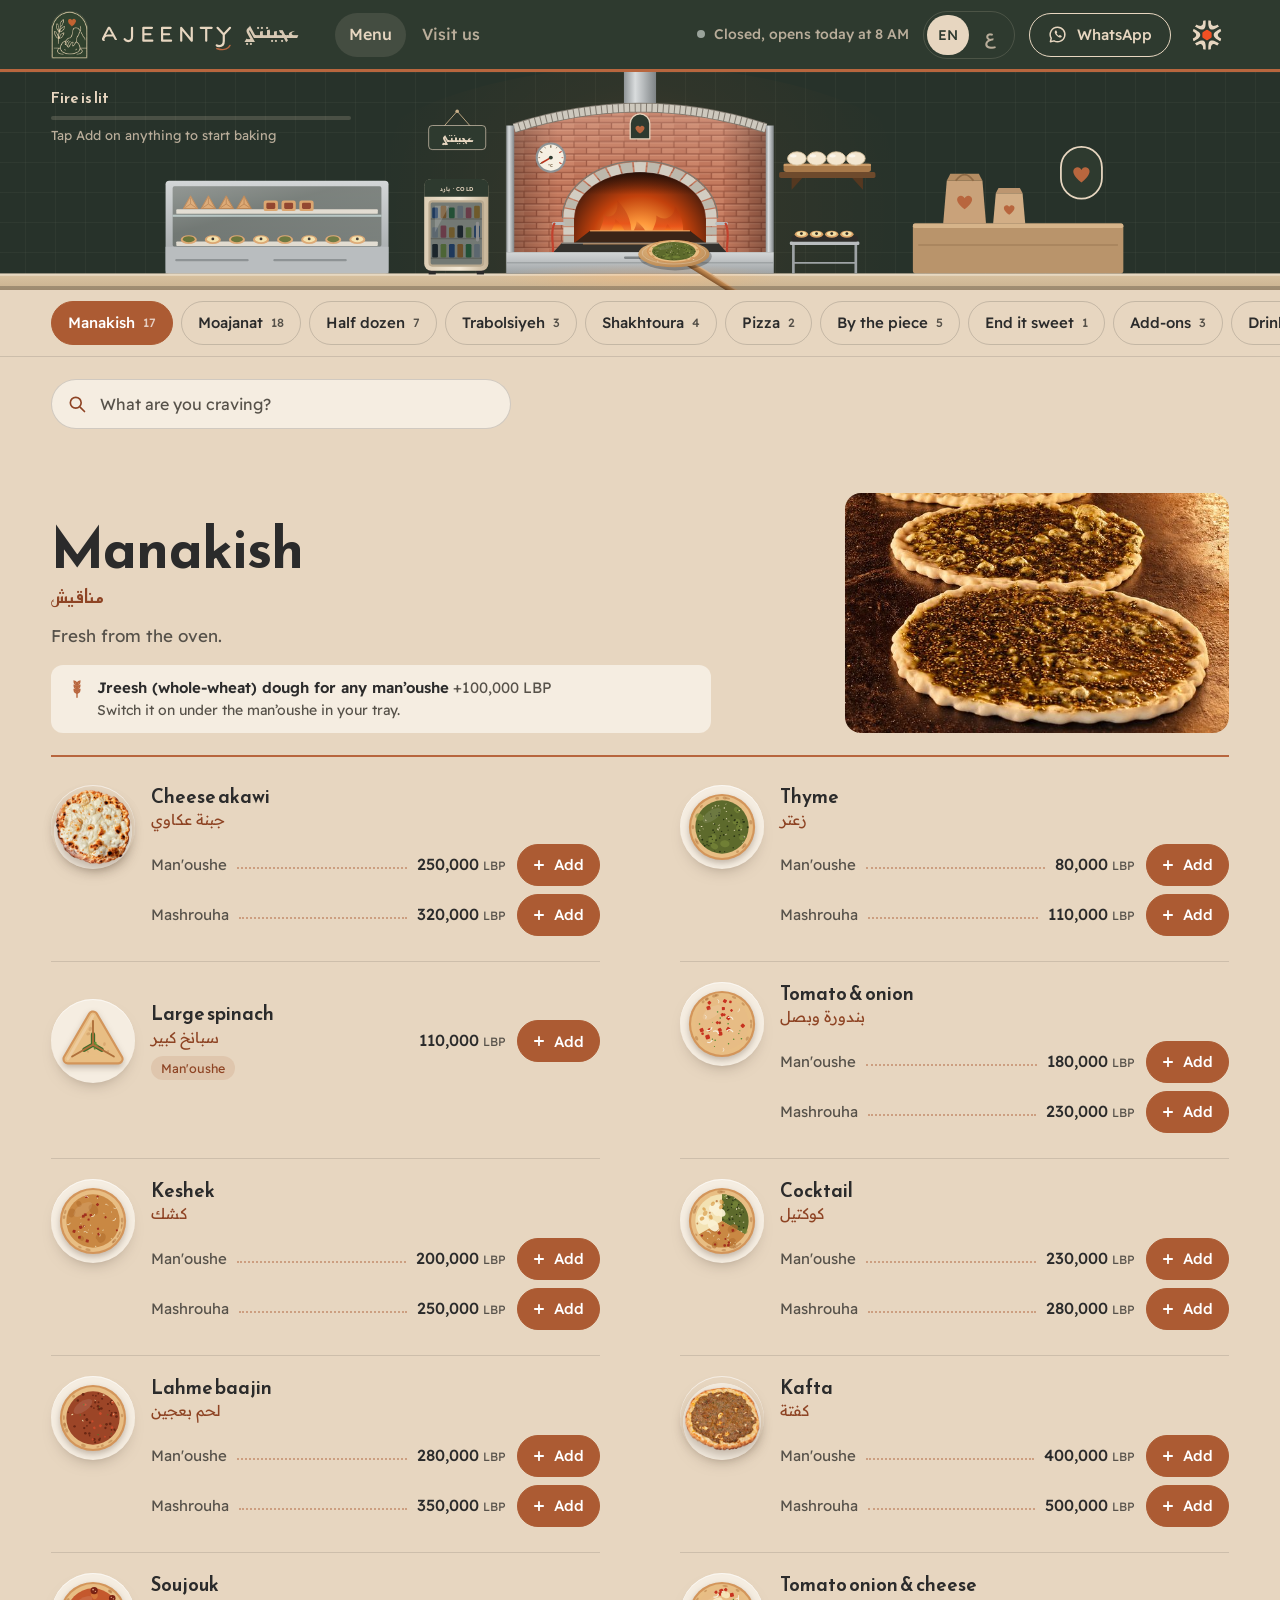
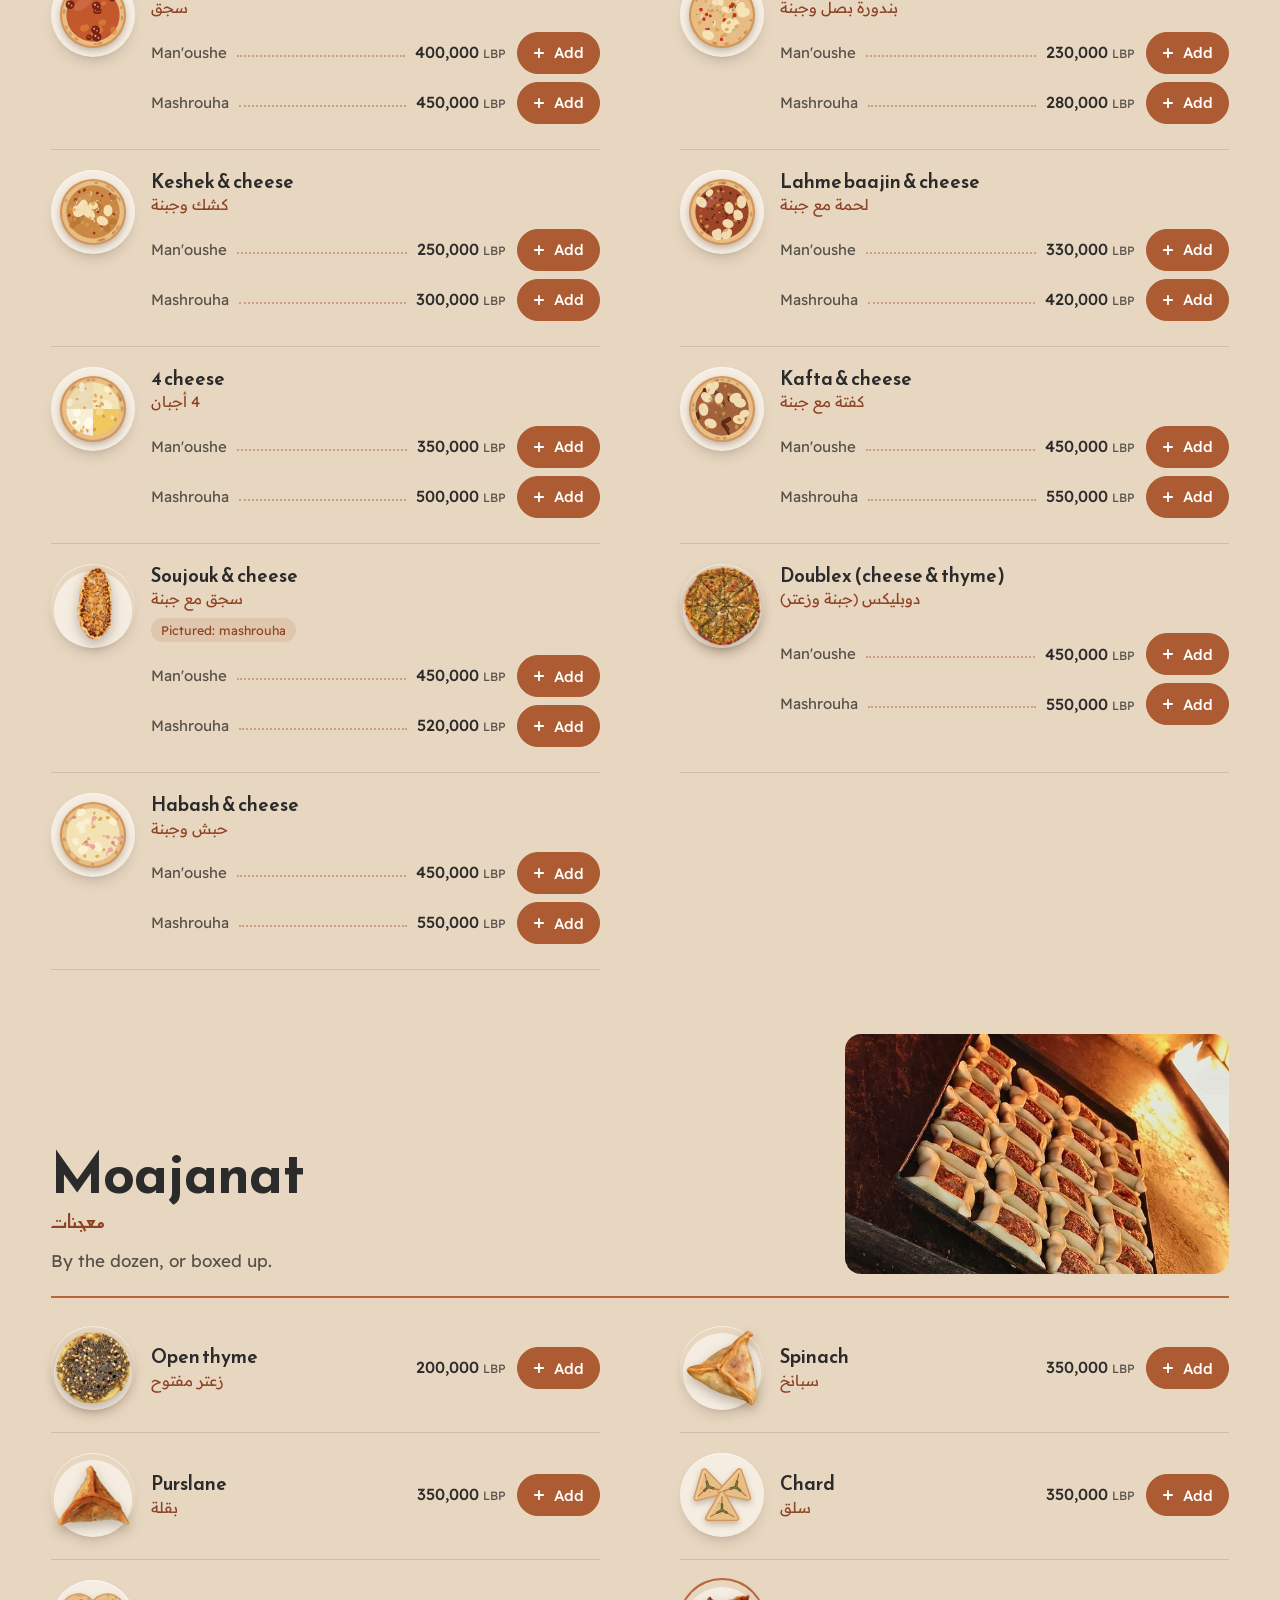
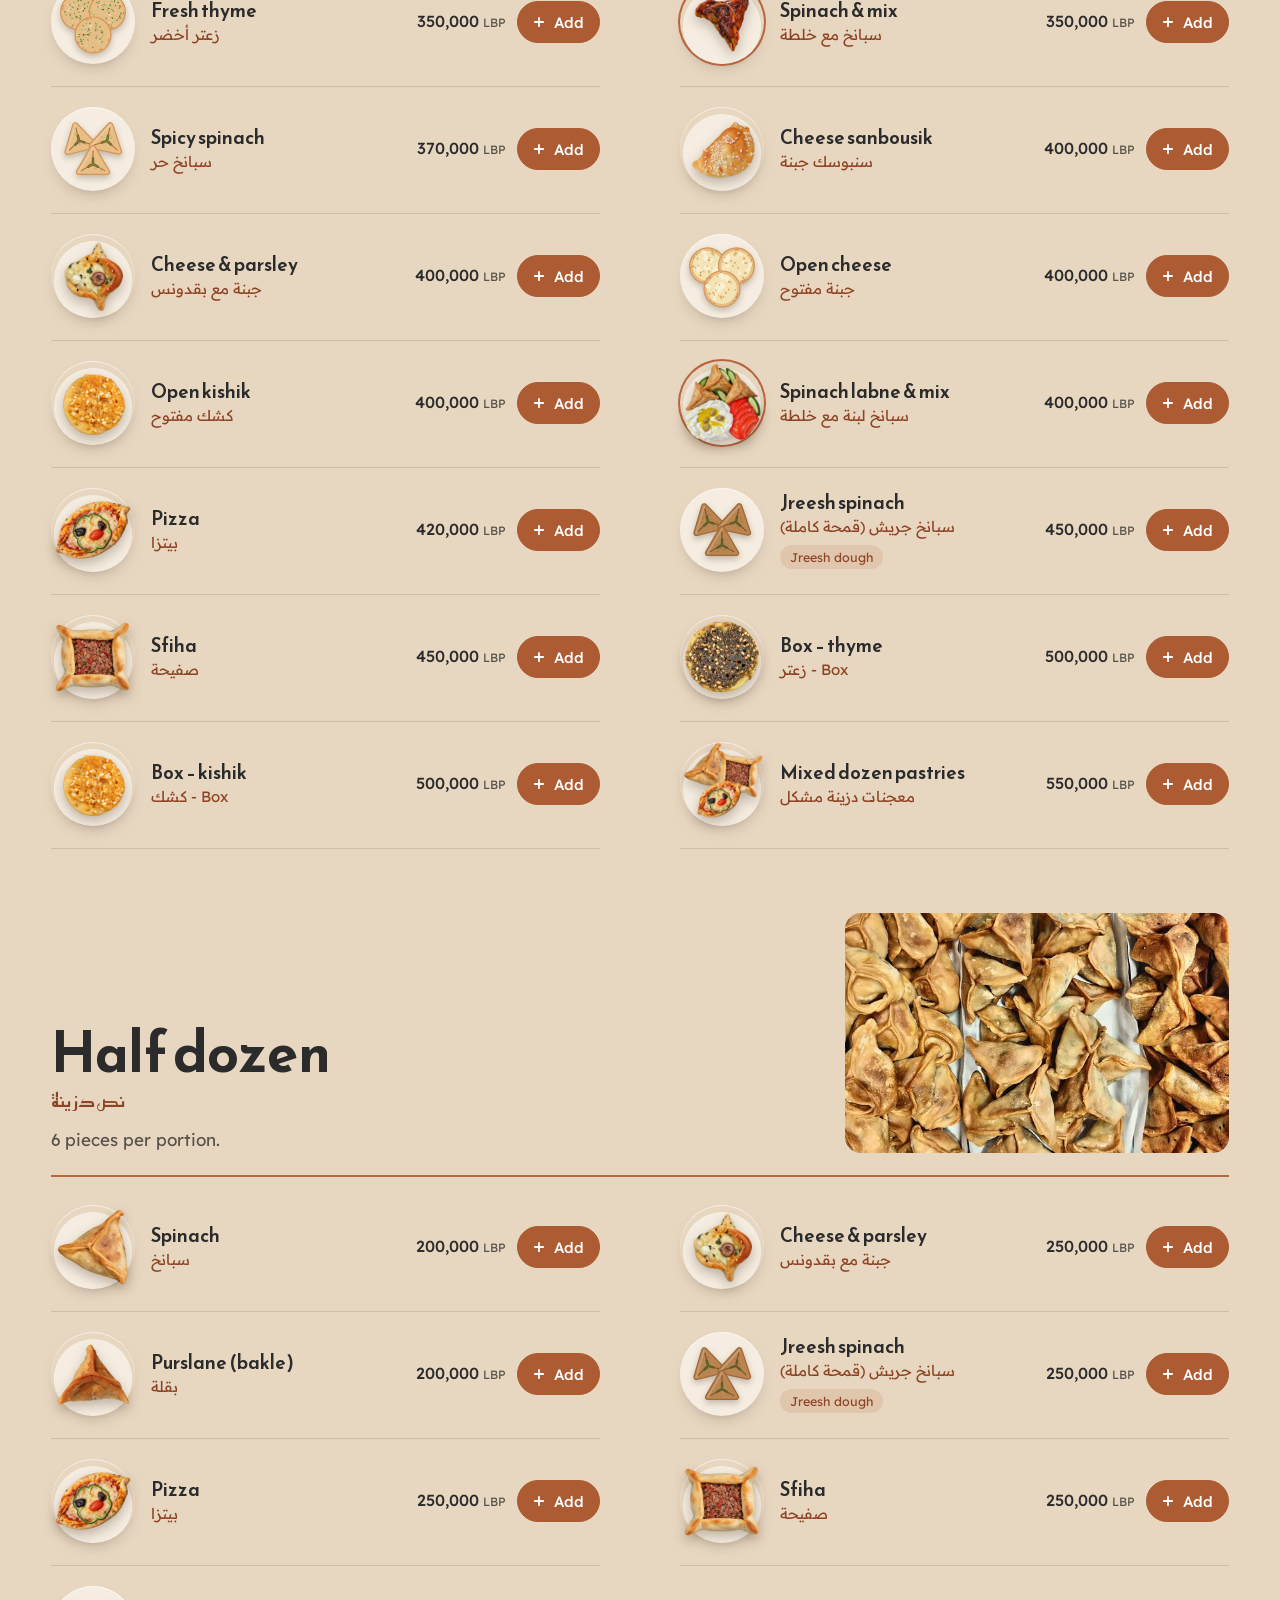
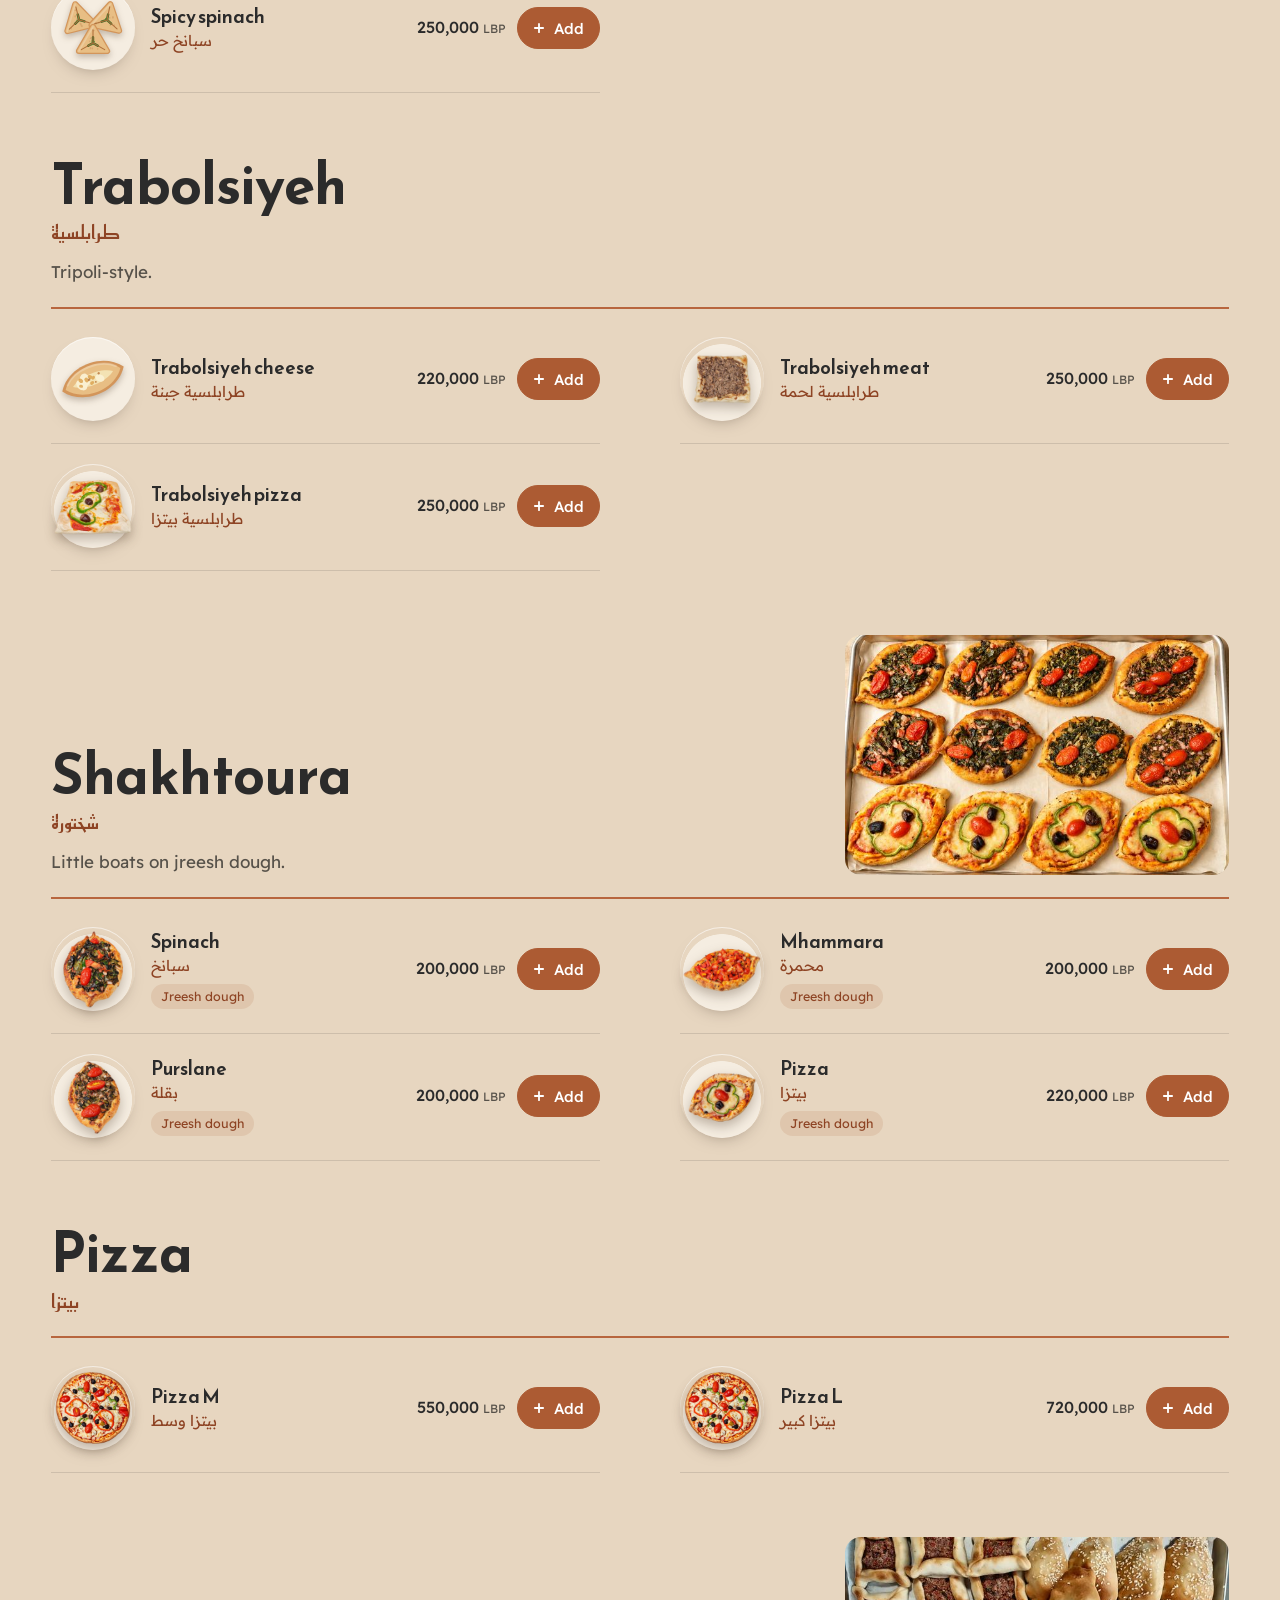
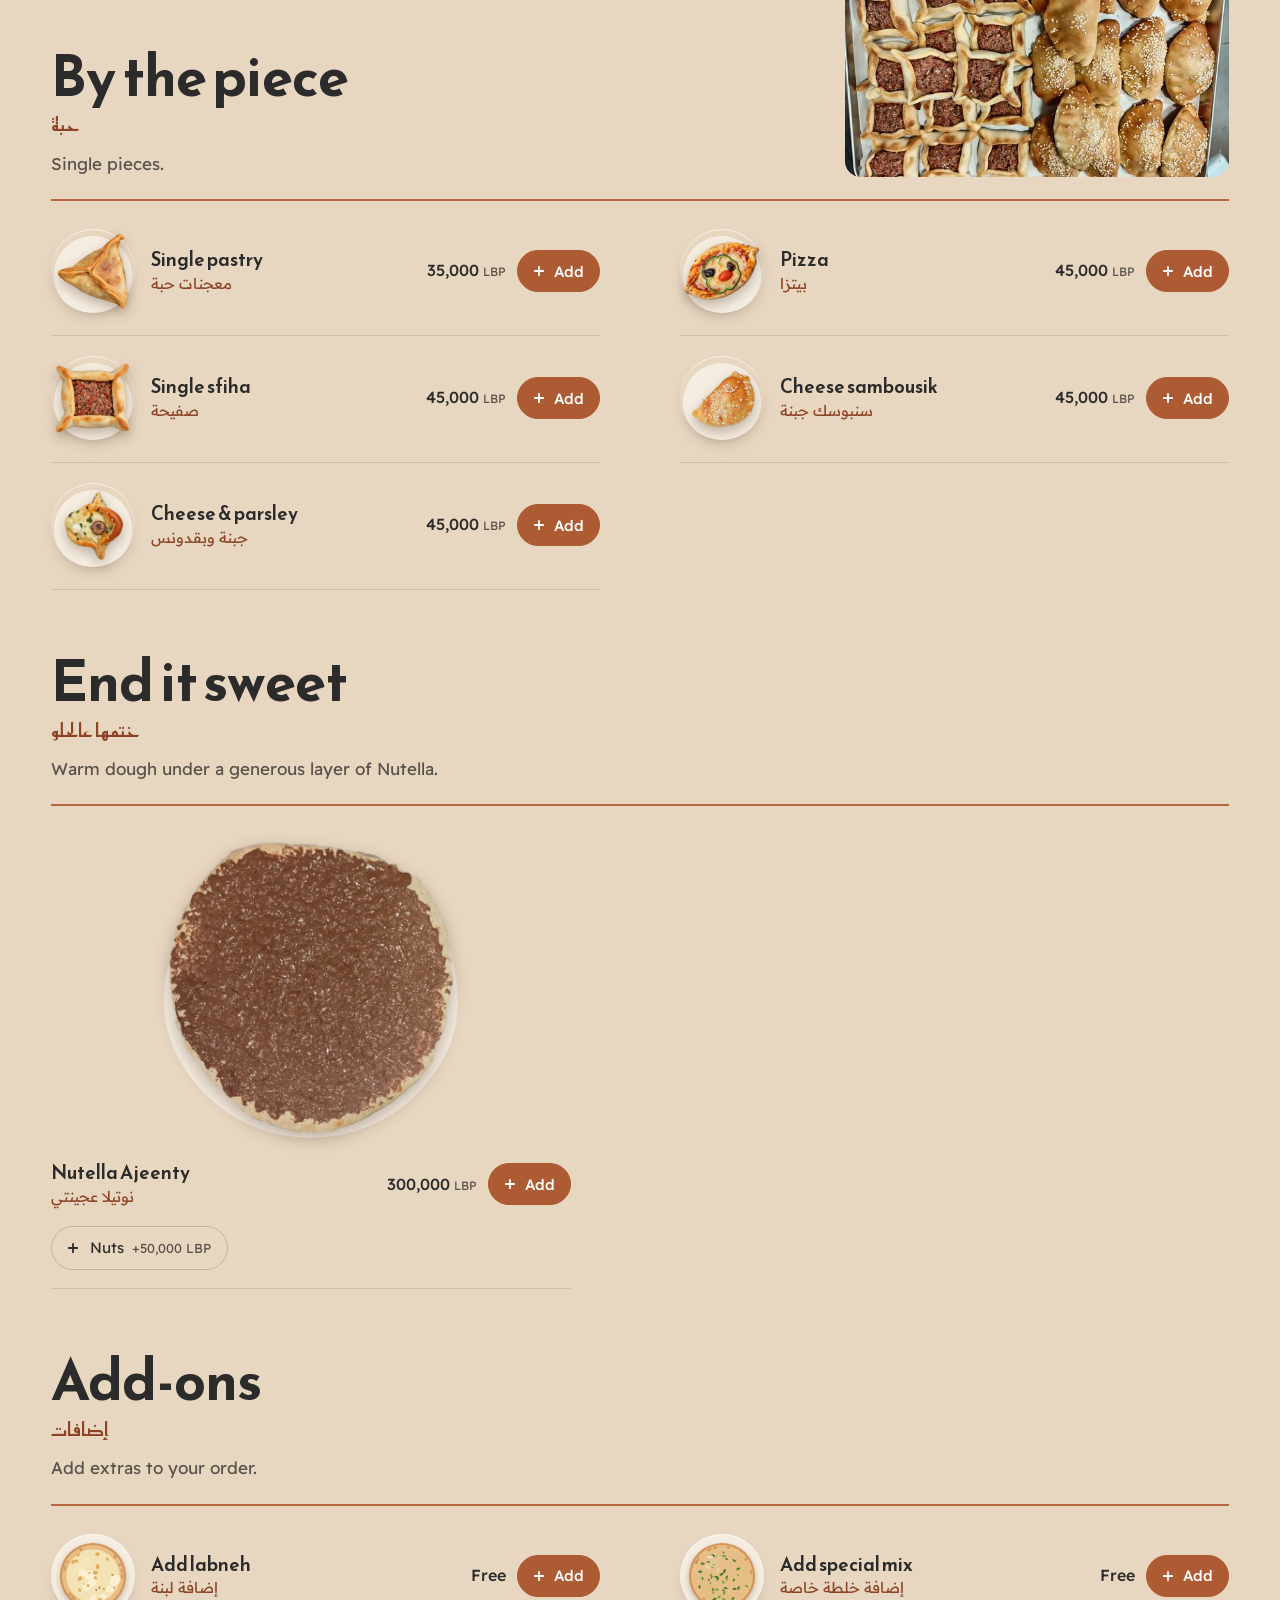
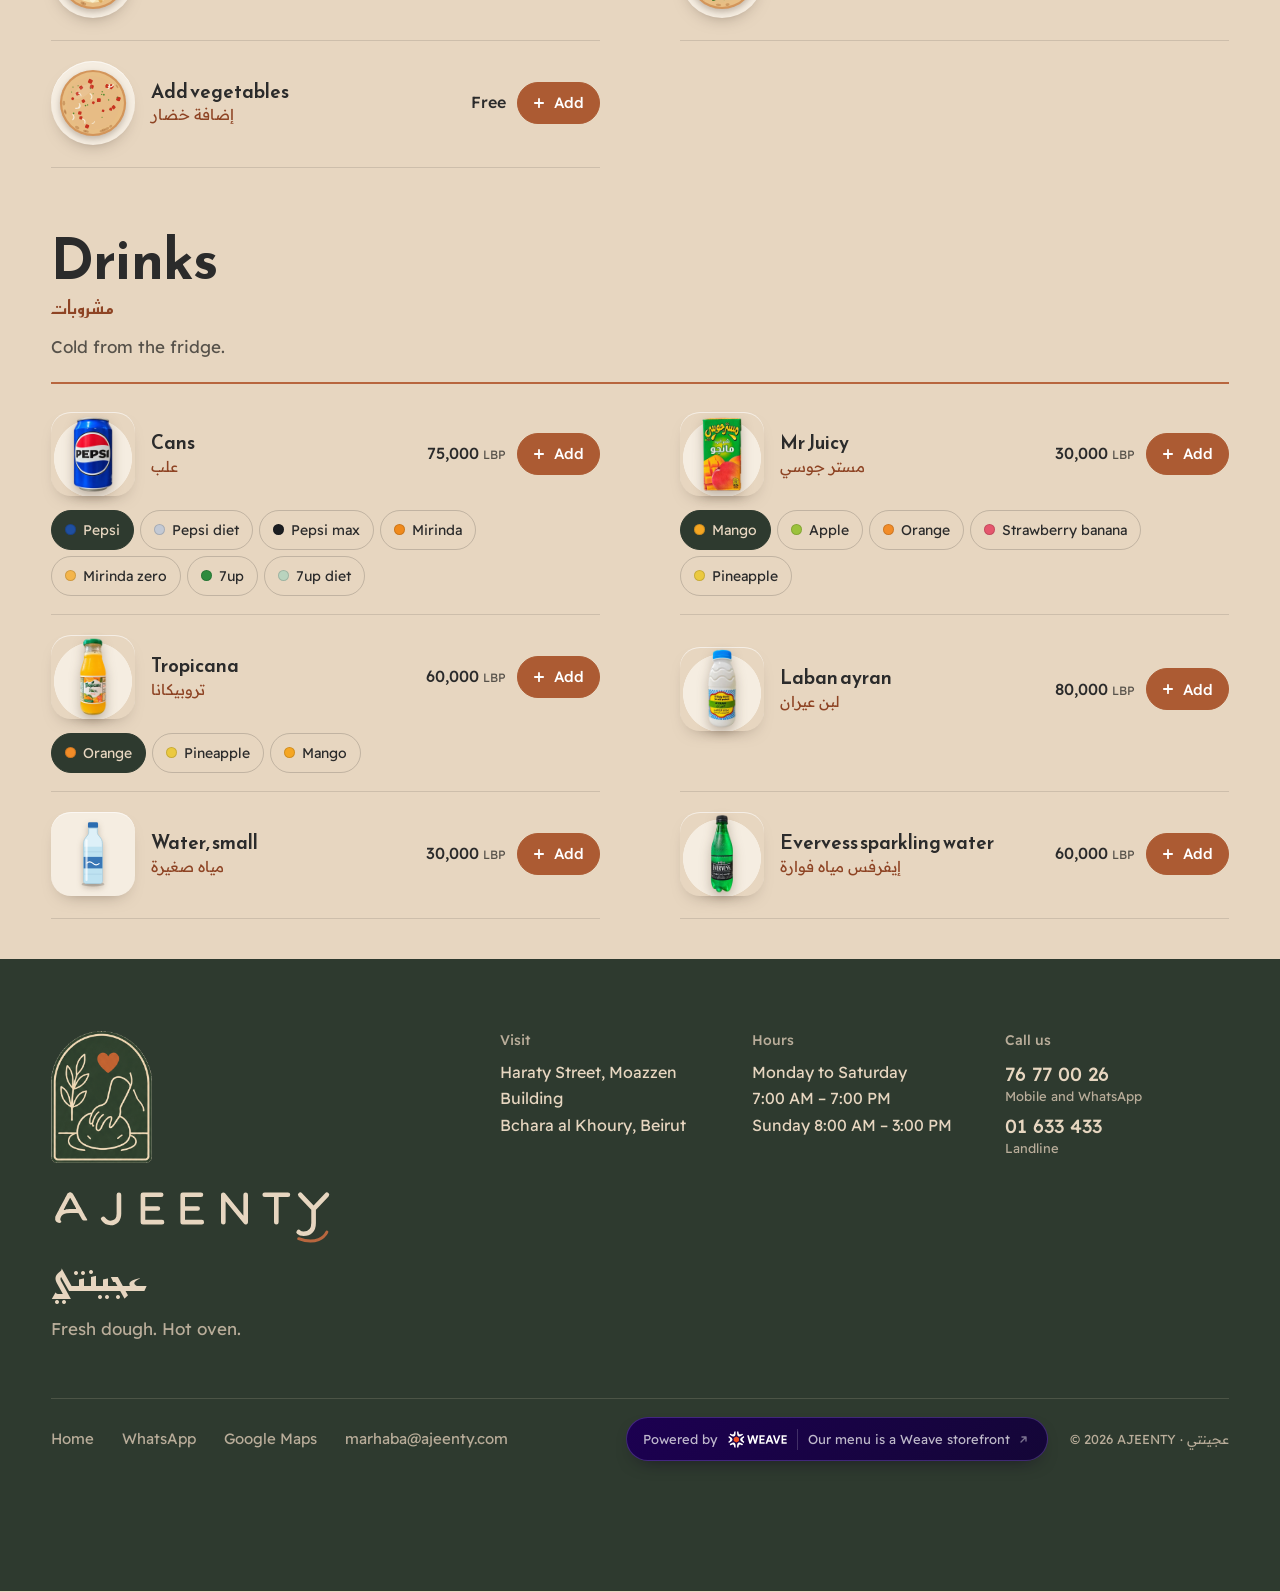
==== menu/index.html @ 6d10fef4 "Add Nutella Ajeenty with + Nuts sprinkle; make add-ons free - New "End it sweet" section: Nutella Aj" ====
<!doctype html>
<html lang="en" dir="ltr">
<head>
<meta charset="utf-8">
<script>/* paint the arrival overlay before anything else if we came from another page's transition */try{if(sessionStorage.getItem("aj-into")==="1"){sessionStorage.removeItem("aj-into");if(!matchMedia("(prefers-reduced-motion: reduce)").matches)document.documentElement.classList.add("arriving")}}catch(e){}</script>
<meta name="viewport" content="width=device-width, initial-scale=1, viewport-fit=cover">
<title>Menu | AJEENTY, Ras El Nabeh, Beirut</title>
<meta name="description" content="The full AJEENTY menu: manakish, mo3ajanat by the dozen or half dozen, add-ons, trabolsiyeh, shakhtoura, pizza and cold drinks, with prices in LBP. Build your tray and order online for pickup or delivery.">
<meta name="theme-color" content="#2E3A2F">
<link rel="canonical" href="https://ajeenty.com/menu/">
<link rel="alternate" hreflang="en" href="https://ajeenty.com/menu/">
<link rel="alternate" hreflang="ar" href="https://ajeenty.com/menu/?lang=ar">
<link rel="alternate" hreflang="x-default" href="https://ajeenty.com/menu/">
<link rel="icon" href="../favicon.svg" type="image/svg+xml">
<link rel="icon" href="../favicon-48.png" type="image/png" sizes="48x48">
<link rel="apple-touch-icon" href="../apple-touch-icon.png">
<link rel="manifest" href="../site.webmanifest">
<meta property="og:type" content="website">
<meta property="og:site_name" content="AJEENTY">
<meta property="og:title" content="The AJEENTY menu">
<meta property="og:description" content="Manakish, mo3ajanat, trabolsiyeh, shakhtoura and pizza, hot from the oven in Ras El Nabeh, Beirut. Build your tray and order online for pickup or delivery.">
<meta property="og:url" content="https://ajeenty.com/menu/">
<meta property="og:image" content="https://ajeenty.com/og.jpg">
<meta property="og:image:secure_url" content="https://ajeenty.com/og.jpg">
<meta property="og:image:type" content="image/jpeg">
<meta property="og:image:width" content="1200">
<meta property="og:image:height" content="630">
<meta property="og:image:alt" content="AJEENTY: Beirut, we’re open. A cheese akawi man’oushe fresh out of the oven.">
<meta property="og:locale" content="en_US">
<meta property="og:locale:alternate" content="ar_LB">
<meta name="twitter:card" content="summary_large_image">
<meta name="twitter:image" content="https://ajeenty.com/og.jpg">
<link rel="preload" href="../fonts/reem-kufi-latin.woff2" as="font" type="font/woff2" crossorigin>
<link rel="preload" href="../fonts/readex-pro-latin.woff2" as="font" type="font/woff2" crossorigin>
<link rel="stylesheet" href="../assets/fonts.css">
<script type="application/ld+json">{"@context":"https://schema.org","@type":"Menu","@id":"https://ajeenty.com/menu/#menu","name":"AJEENTY menu","alternateName":"منيو عجينتي","url":"https://ajeenty.com/menu/","inLanguage":["en","ar"],"hasMenuSection":[{"@type":"MenuSection","name":"Manakish","alternateName":"مناقيش","hasMenuItem":[{"@type":"MenuItem","name":"Thyme","alternateName":"زعتر","offers":[{"@type":"Offer","price":"80000","priceCurrency":"LBP","name":"Man'oushe"},{"@type":"Offer","price":"110000","priceCurrency":"LBP","name":"Mashrouha"}]},{"@type":"MenuItem","name":"Large spinach","alternateName":"سبانخ كبير","offers":{"@type":"Offer","price":"110000","priceCurrency":"LBP","name":"Man'oushe"}},{"@type":"MenuItem","name":"Tomato & onion","alternateName":"بندورة وبصل","offers":[{"@type":"Offer","price":"180000","priceCurrency":"LBP","name":"Man'oushe"},{"@type":"Offer","price":"230000","priceCurrency":"LBP","name":"Mashrouha"}]},{"@type":"MenuItem","name":"Keshek","alternateName":"كشك","offers":[{"@type":"Offer","price":"200000","priceCurrency":"LBP","name":"Man'oushe"},{"@type":"Offer","price":"250000","priceCurrency":"LBP","name":"Mashrouha"}]},{"@type":"MenuItem","name":"Cocktail","alternateName":"كوكتيل","offers":[{"@type":"Offer","price":"230000","priceCurrency":"LBP","name":"Man'oushe"},{"@type":"Offer","price":"280000","priceCurrency":"LBP","name":"Mashrouha"}]},{"@type":"MenuItem","name":"Lahme baajin","alternateName":"لحم بعجين","offers":[{"@type":"Offer","price":"280000","priceCurrency":"LBP","name":"Man'oushe"},{"@type":"Offer","price":"350000","priceCurrency":"LBP","name":"Mashrouha"}]},{"@type":"MenuItem","name":"Kafta","alternateName":"كفتة","offers":[{"@type":"Offer","price":"400000","priceCurrency":"LBP","name":"Man'oushe"},{"@type":"Offer","price":"500000","priceCurrency":"LBP","name":"Mashrouha"}]},{"@type":"MenuItem","name":"Soujouk","alternateName":"سجق","offers":[{"@type":"Offer","price":"400000","priceCurrency":"LBP","name":"Man'oushe"},{"@type":"Offer","price":"450000","priceCurrency":"LBP","name":"Mashrouha"}]},{"@type":"MenuItem","name":"Tomato onion & cheese","alternateName":"بندورة بصل وجبنة","offers":[{"@type":"Offer","price":"230000","priceCurrency":"LBP","name":"Man'oushe"},{"@type":"Offer","price":"280000","priceCurrency":"LBP","name":"Mashrouha"}]},{"@type":"MenuItem","name":"Cheese akawi","alternateName":"جبنة عكاوي","offers":[{"@type":"Offer","price":"250000","priceCurrency":"LBP","name":"Man'oushe"},{"@type":"Offer","price":"320000","priceCurrency":"LBP","name":"Mashrouha"}]},{"@type":"MenuItem","name":"Keshek & cheese","alternateName":"كشك وجبنة","offers":[{"@type":"Offer","price":"250000","priceCurrency":"LBP","name":"Man'oushe"},{"@type":"Offer","price":"300000","priceCurrency":"LBP","name":"Mashrouha"}]},{"@type":"MenuItem","name":"Lahme baajin & cheese","alternateName":"لحمة مع جبنة","offers":[{"@type":"Offer","price":"330000","priceCurrency":"LBP","name":"Man'oushe"},{"@type":"Offer","price":"420000","priceCurrency":"LBP","name":"Mashrouha"}]},{"@type":"MenuItem","name":"4 cheese","alternateName":"4 أجبان","offers":[{"@type":"Offer","price":"350000","priceCurrency":"LBP","name":"Man'oushe"},{"@type":"Offer","price":"500000","priceCurrency":"LBP","name":"Mashrouha"}]},{"@type":"MenuItem","name":"Kafta & cheese","alternateName":"كفتة مع جبنة","offers":[{"@type":"Offer","price":"450000","priceCurrency":"LBP","name":"Man'oushe"},{"@type":"Offer","price":"550000","priceCurrency":"LBP","name":"Mashrouha"}]},{"@type":"MenuItem","name":"Soujouk & cheese","alternateName":"سجق مع جبنة","offers":[{"@type":"Offer","price":"450000","priceCurrency":"LBP","name":"Man'oushe"},{"@type":"Offer","price":"520000","priceCurrency":"LBP","name":"Mashrouha"}]},{"@type":"MenuItem","name":"Doublex (cheese & thyme)","alternateName":"دوبليكس (جبنة وزعتر)","offers":[{"@type":"Offer","price":"450000","priceCurrency":"LBP","name":"Man'oushe"},{"@type":"Offer","price":"550000","priceCurrency":"LBP","name":"Mashrouha"}]},{"@type":"MenuItem","name":"Habash & cheese","alternateName":"حبش وجبنة","offers":[{"@type":"Offer","price":"450000","priceCurrency":"LBP","name":"Man'oushe"},{"@type":"Offer","price":"550000","priceCurrency":"LBP","name":"Mashrouha"}]}]},{"@type":"MenuSection","name":"Moajanat","alternateName":"معجنات","hasMenuItem":[{"@type":"MenuItem","name":"Open thyme","alternateName":"زعتر مفتوح","offers":{"@type":"Offer","price":"200000","priceCurrency":"LBP"},"description":"By the dozen"},{"@type":"MenuItem","name":"Spinach","alternateName":"سبانخ","offers":{"@type":"Offer","price":"350000","priceCurrency":"LBP"},"description":"By the dozen"},{"@type":"MenuItem","name":"Purslane","alternateName":"بقلة","offers":{"@type":"Offer","price":"350000","priceCurrency":"LBP"},"description":"By the dozen"},{"@type":"MenuItem","name":"Chard","alternateName":"سلق","offers":{"@type":"Offer","price":"350000","priceCurrency":"LBP"},"description":"By the dozen"},{"@type":"MenuItem","name":"Fresh thyme","alternateName":"زعتر أخضر","offers":{"@type":"Offer","price":"350000","priceCurrency":"LBP"},"description":"By the dozen"},{"@type":"MenuItem","name":"Spinach & mix","alternateName":"سبانخ مع خلطة","offers":{"@type":"Offer","price":"350000","priceCurrency":"LBP"}},{"@type":"MenuItem","name":"Spicy spinach","alternateName":"سبانخ حر","offers":{"@type":"Offer","price":"370000","priceCurrency":"LBP"},"description":"By the dozen"},{"@type":"MenuItem","name":"Cheese sanbousik","alternateName":"سنبوسك جبنة","offers":{"@type":"Offer","price":"400000","priceCurrency":"LBP"},"description":"By the dozen"},{"@type":"MenuItem","name":"Cheese & parsley","alternateName":"جبنة مع بقدونس","offers":{"@type":"Offer","price":"400000","priceCurrency":"LBP"},"description":"By the dozen"},{"@type":"MenuItem","name":"Open cheese","alternateName":"جبنة مفتوح","offers":{"@type":"Offer","price":"400000","priceCurrency":"LBP"},"description":"By the dozen"},{"@type":"MenuItem","name":"Open kishik","alternateName":"كشك مفتوح","offers":{"@type":"Offer","price":"400000","priceCurrency":"LBP"},"description":"By the dozen"},{"@type":"MenuItem","name":"Spinach labne & mix","alternateName":"سبانخ لبنة مع خلطة","offers":{"@type":"Offer","price":"400000","priceCurrency":"LBP"}},{"@type":"MenuItem","name":"Pizza","alternateName":"بيتزا","offers":{"@type":"Offer","price":"420000","priceCurrency":"LBP"},"description":"By the dozen"},{"@type":"MenuItem","name":"Jreesh spinach","alternateName":"سبانخ جريش (قمحة كاملة)","offers":{"@type":"Offer","price":"450000","priceCurrency":"LBP"},"description":"By the dozen"},{"@type":"MenuItem","name":"Sfiha","alternateName":"صفيحة","offers":{"@type":"Offer","price":"450000","priceCurrency":"LBP"},"description":"By the dozen"},{"@type":"MenuItem","name":"Box – thyme","alternateName":"Box - زعتر","offers":{"@type":"Offer","price":"500000","priceCurrency":"LBP"}},{"@type":"MenuItem","name":"Box – kishik","alternateName":"Box - كشك","offers":{"@type":"Offer","price":"500000","priceCurrency":"LBP"}},{"@type":"MenuItem","name":"Mixed dozen pastries","alternateName":"معجنات دزينة مشكل","offers":{"@type":"Offer","price":"550000","priceCurrency":"LBP"}}]},{"@type":"MenuSection","name":"Half dozen","alternateName":"نص دزينة","hasMenuItem":[{"@type":"MenuItem","name":"Spinach","alternateName":"سبانخ","description":"Half dozen (6 pieces)","offers":{"@type":"Offer","price":"200000","priceCurrency":"LBP"}},{"@type":"MenuItem","name":"Cheese & parsley","alternateName":"جبنة مع بقدونس","description":"Half dozen (6 pieces)","offers":{"@type":"Offer","price":"250000","priceCurrency":"LBP"}},{"@type":"MenuItem","name":"Purslane (bakle)","alternateName":"بقلة","description":"Half dozen (6 pieces)","offers":{"@type":"Offer","price":"200000","priceCurrency":"LBP"}},{"@type":"MenuItem","name":"Jreesh spinach","alternateName":"سبانخ جريش (قمحة كاملة)","description":"Half dozen (6 pieces)","offers":{"@type":"Offer","price":"250000","priceCurrency":"LBP"}},{"@type":"MenuItem","name":"Pizza","alternateName":"بيتزا","description":"Half dozen (6 pieces)","offers":{"@type":"Offer","price":"250000","priceCurrency":"LBP"}},{"@type":"MenuItem","name":"Sfiha","alternateName":"صفيحة","description":"Half dozen (6 pieces)","offers":{"@type":"Offer","price":"250000","priceCurrency":"LBP"}},{"@type":"MenuItem","name":"Spicy spinach","alternateName":"سبانخ حر","description":"Half dozen (6 pieces)","offers":{"@type":"Offer","price":"250000","priceCurrency":"LBP"}}]},{"@type":"MenuSection","name":"Trabolsiyeh","alternateName":"طرابلسية","hasMenuItem":[{"@type":"MenuItem","name":"Trabolsiyeh cheese","alternateName":"طرابلسية جبنة","offers":{"@type":"Offer","price":"220000","priceCurrency":"LBP"}},{"@type":"MenuItem","name":"Trabolsiyeh meat","alternateName":"طرابلسية لحمة","offers":{"@type":"Offer","price":"250000","priceCurrency":"LBP"}},{"@type":"MenuItem","name":"Trabolsiyeh pizza","alternateName":"طرابلسية بيتزا","offers":{"@type":"Offer","price":"250000","priceCurrency":"LBP"}}]},{"@type":"MenuSection","name":"Shakhtoura","alternateName":"شختورة","hasMenuItem":[{"@type":"MenuItem","name":"Spinach","alternateName":"سبانخ","offers":{"@type":"Offer","price":"200000","priceCurrency":"LBP"}},{"@type":"MenuItem","name":"Mhammara","alternateName":"محمرة","offers":{"@type":"Offer","price":"200000","priceCurrency":"LBP"}},{"@type":"MenuItem","name":"Purslane","alternateName":"بقلة","offers":{"@type":"Offer","price":"200000","priceCurrency":"LBP"}},{"@type":"MenuItem","name":"Pizza","alternateName":"بيتزا","offers":{"@type":"Offer","price":"220000","priceCurrency":"LBP"}}]},{"@type":"MenuSection","name":"Pizza","alternateName":"بيتزا","hasMenuItem":[{"@type":"MenuItem","name":"Pizza M","alternateName":"بيتزا وسط","offers":{"@type":"Offer","price":"550000","priceCurrency":"LBP"}},{"@type":"MenuItem","name":"Pizza L","alternateName":"بيتزا كبير","offers":{"@type":"Offer","price":"720000","priceCurrency":"LBP"}}]},{"@type":"MenuSection","name":"By the piece","alternateName":"حبة","hasMenuItem":[{"@type":"MenuItem","name":"Single pastry","alternateName":"معجنات حبة","offers":{"@type":"Offer","price":"35000","priceCurrency":"LBP"}},{"@type":"MenuItem","name":"Pizza","alternateName":"بيتزا","offers":{"@type":"Offer","price":"45000","priceCurrency":"LBP"}},{"@type":"MenuItem","name":"Single sfiha","alternateName":"صفيحة","offers":{"@type":"Offer","price":"45000","priceCurrency":"LBP"}},{"@type":"MenuItem","name":"Cheese sambousik","alternateName":"سنبوسك جبنة","description":"Pastry — 1 piece","offers":{"@type":"Offer","price":"45000","priceCurrency":"LBP"}},{"@type":"MenuItem","name":"Cheese & parsley","alternateName":"جبنة وبقدونس","description":"Pastry — 1 piece","offers":{"@type":"Offer","price":"45000","priceCurrency":"LBP"}}]},{"@type":"MenuSection","name":"End it sweet","alternateName":"ختمها عالحلو","hasMenuItem":[{"@type":"MenuItem","name":"Nutella Ajeenty","alternateName":"نوتيلا عجينتي","description":"Nutella man'oushe. Add nuts for 50,000 LBP.","offers":{"@type":"Offer","price":"300000","priceCurrency":"LBP"}}]},{"@type":"MenuSection","name":"Add-ons","alternateName":"إضافات","hasMenuItem":[{"@type":"MenuItem","name":"Add labneh","alternateName":"إضافة لبنة","description":"Add-on","offers":{"@type":"Offer","price":"0","priceCurrency":"LBP"}},{"@type":"MenuItem","name":"Add special mix","alternateName":"إضافة خلطة خاصة","description":"Add-on","offers":{"@type":"Offer","price":"0","priceCurrency":"LBP"}},{"@type":"MenuItem","name":"Add vegetables","alternateName":"إضافة خضار","description":"Add-on","offers":{"@type":"Offer","price":"0","priceCurrency":"LBP"}}]},{"@type":"MenuSection","name":"Drinks","alternateName":"مشروبات","hasMenuItem":[{"@type":"MenuItem","name":"Cans","alternateName":"علب","offers":{"@type":"Offer","price":"75000","priceCurrency":"LBP"},"description":"Flavors: Pepsi, Pepsi diet, Pepsi max, Mirinda, Mirinda zero, 7up, 7up diet"},{"@type":"MenuItem","name":"Mr Juicy","alternateName":"مستر جوسي","offers":{"@type":"Offer","price":"30000","priceCurrency":"LBP"},"description":"Flavors: Mango, Apple, Orange, Strawberry banana, Pineapple"},{"@type":"MenuItem","name":"Tropicana","alternateName":"تروبيكانا","offers":{"@type":"Offer","price":"60000","priceCurrency":"LBP"},"description":"Flavors: Orange, Pineapple, Mango"},{"@type":"MenuItem","name":"Laban ayran","alternateName":"لبن عيران","offers":{"@type":"Offer","price":"80000","priceCurrency":"LBP"}},{"@type":"MenuItem","name":"Water, small","alternateName":"مياه صغيرة","offers":{"@type":"Offer","price":"30000","priceCurrency":"LBP"}},{"@type":"MenuItem","name":"Evervess sparkling water","alternateName":"إيفرفس مياه فوارة","offers":{"@type":"Offer","price":"60000","priceCurrency":"LBP"}}]}]}</script>
<link rel="stylesheet" href="../assets/base.css">
<link rel="stylesheet" href="../assets/menu.css?v=20261103-nutella">
</head>
<body data-page="menu" data-root="../">
<div class="into" aria-hidden="true"><div class="into-arch"></div><div class="into-oven"><svg viewBox="0 0 240 300" aria-hidden="true" focusable="false">
    <defs>
      <radialGradient id="intoGlow" cx="120" cy="270" r="120" gradientUnits="userSpaceOnUse"><stop offset="0" stop-color="#FFD07A"/><stop offset=".3" stop-color="#F08A37"/><stop offset=".62" stop-color="#9A3A14" stop-opacity=".7"/><stop offset="1" stop-color="#1E261F" stop-opacity="0"/></radialGradient>
      <linearGradient id="intoFlame" x1="0" y1="1" x2="0" y2="0"><stop offset="0" stop-color="#FFF4C8"/><stop offset=".38" stop-color="#FFC247"/><stop offset=".78" stop-color="#F26A1B"/><stop offset="1" stop-color="#C2320F" stop-opacity=".1"/></linearGradient>
      <linearGradient id="intoWood" x1="0" y1="0" x2="0" y2="1"><stop offset="0" stop-color="#E3B57E"/><stop offset="1" stop-color="#A9743F"/></linearGradient>
      <pattern id="intoBrick" width="24" height="12" patternUnits="userSpaceOnUse"><rect width="24" height="12" fill="#9C5640"/><rect x=".6" y=".6" width="22.8" height="4.8" rx=".8" fill="#C47A5E"/><rect x="-11.4" y="6.6" width="22.8" height="4.8" rx=".8" fill="#BE7358"/><rect x="12.6" y="6.6" width="22.8" height="4.8" rx=".8" fill="#C98064"/></pattern>
      <clipPath id="intoMouth"><path d="M54 292 V218 A66 56 0 0 1 186 218 V292 Z"/></clipPath>
    </defs>
    <path d="M16 292 V98 Q120 40 224 98 V292 Z" fill="url(#intoBrick)"/>
    <path d="M18 99 Q120 44 222 99" fill="none" stroke="#7F786E" stroke-width="9"/>
    <path d="M18 99 Q120 44 222 99" fill="none" stroke="#D2CDC2" stroke-width="7" stroke-dasharray="5 1.2"/>
    <rect x="10" y="96" width="8" height="196" fill="#C6CACB"/><rect x="222" y="96" width="8" height="196" fill="#A9AEB0"/>
    <path d="M54 292 V218 A66 56 0 0 1 186 218 V292 Z" fill="#1A211B"/>
    <g clip-path="url(#intoMouth)">
      <ellipse class="into-glow" cx="120" cy="292" rx="130" ry="120" fill="url(#intoGlow)"/>
      <g>
        <path class="flame" d="M56 288 C50 264 62 248 60 228 C72 242 82 222 78 204 C96 228 100 258 94 288 Z" fill="url(#intoFlame)"/>
        <path class="flame" d="M146 288 C140 264 154 248 152 230 C164 244 176 224 172 206 C188 232 190 262 184 288 Z" fill="url(#intoFlame)"/>
        <path class="flame" d="M100 288 C96 272 106 262 106 248 C116 260 122 272 118 288 Z" fill="url(#intoFlame)"/>
      </g>
    </g>
    <path d="M47 292 V218 A73 63 0 0 1 193 218 V292" fill="none" stroke="#7F786E" stroke-width="13"/>
    <path d="M47 292 V218 A73 63 0 0 1 193 218 V292" fill="none" stroke="#D2CDC2" stroke-width="11" stroke-dasharray="8 1.4"/>
    <g transform="translate(120 100)"><path d="M-12 16 V-2 A12 12 0 0 1 12 -2 V16 Z" fill="#2E3A2F" stroke="#E7D6C0" stroke-width="1.6"/><path d="M0 10 C-5.5 6 -6.6 2.8 -4.6 1.1 C-2.9 -.3 -.8 .4 0 2 C.8 .4 2.9 -.3 4.6 1.1 C6.6 2.8 5.5 6 0 10 Z" fill="#B8663E"/></g>
    <g class="into-steam" fill="none" stroke="#F4EBDD" stroke-width="2.6" stroke-linecap="round">
      <path d="M104 240 c-5 -7 5 -11 0 -18 c-5 -7 5 -11 0 -18"/><path d="M120 236 c-5 -7 5 -11 0 -18 c-5 -7 5 -11 0 -18"/><path d="M136 240 c-5 -7 5 -11 0 -18 c-5 -7 5 -11 0 -18"/>
    </g>
    <g class="into-peel">
      <path d="M160 274 L300 342" stroke="url(#intoWood)" stroke-width="8" stroke-linecap="round"/>
      <ellipse cx="120" cy="270" rx="50" ry="13" fill="url(#intoWood)"/>
      <ellipse cx="120" cy="267" rx="40" ry="10.5" fill="#A8552F"/>
      <ellipse cx="120" cy="264" rx="40" ry="10.5" fill="#D9A46A"/>
      <path d="M86 264 A34 8.4 0 0 1 120 255.6 V272.4 A34 8.4 0 0 1 86 264 Z" fill="#4F5533"/>
      <path d="M120 255.6 A34 8.4 0 0 1 154 264 A34 8.4 0 0 1 120 272.4 Z" fill="#F1E2C4"/>
      <g fill="#A9A36A"><circle cx="100" cy="262" r="1.1"/><circle cx="108" cy="266" r="1"/><circle cx="96" cy="266" r=".9"/><circle cx="112" cy="260" r="1"/></g>
      <g fill="#D9A46A" opacity=".8"><ellipse cx="132" cy="262" rx="3" ry="1.1"/><ellipse cx="142" cy="266" rx="3.4" ry="1.2"/><ellipse cx="128" cy="268" rx="2.6" ry="1"/></g>
    </g>
  </svg></div></div>
<a class="skip" href="#main" data-t="skip">Skip to the menu</a>

  <svg width="0" height="0" style="position:absolute" aria-hidden="true" focusable="false">
    <symbol id="i-wa" viewBox="0 0 24 24"><path d="M12 2.8a9.2 9.2 0 0 0-7.9 13.9L3 21.2l4.6-1.2A9.2 9.2 0 1 0 12 2.8z" fill="none" stroke="currentColor" stroke-width="1.8" stroke-linejoin="round"/><path d="M8.9 7.6c.3-.5.6-.5.9-.5h.5c.2 0 .4.1.5.4l.8 1.8c.1.2 0 .5-.1.6l-.6.7c-.1.1-.1.3 0 .5.6 1 1.4 1.8 2.4 2.4.2.1.4.1.5 0l.7-.7c.2-.2.4-.2.6-.1l1.8.8c.2.1.4.3.4.5v.5c0 .3-.1.7-.6 1-.7.4-1.8.6-3.6-.3-1.7-.9-3.1-2.3-4-4-.8-1.7-.6-2.9-.2-3.6z" fill="currentColor"/></symbol>
    <symbol id="i-phone" viewBox="0 0 24 24"><path d="M6.6 3.5h2.6l1.4 4.1-2 1.3a12 12 0 0 0 6.5 6.5l1.3-2 4.1 1.4v2.6a2 2 0 0 1-2.2 2A16.5 16.5 0 0 1 4.6 5.7a2 2 0 0 1 2-2.2z" fill="none" stroke="currentColor" stroke-width="1.8" stroke-linejoin="round"/></symbol>
    <symbol id="i-clock" viewBox="0 0 24 24"><circle cx="12" cy="12" r="9" fill="none" stroke="currentColor" stroke-width="2"/><path d="M12 7v5l3.2 2" fill="none" stroke="currentColor" stroke-width="2" stroke-linecap="round"/></symbol>
    <symbol id="i-pin" viewBox="0 0 24 24"><path d="M12 21s-6.5-5.8-6.5-11a6.5 6.5 0 0 1 13 0c0 5.2-6.5 11-6.5 11z" fill="none" stroke="currentColor" stroke-width="2" stroke-linejoin="round"/><circle cx="12" cy="10" r="2.4" fill="currentColor"/></symbol>
    <symbol id="i-bike" viewBox="0 0 24 24"><circle cx="6" cy="17" r="3" fill="none" stroke="currentColor" stroke-width="2"/><circle cx="18" cy="17" r="3" fill="none" stroke="currentColor" stroke-width="2"/><path d="M6 17l4-7h5l3 7M13 10l-2-4H8M15 10h3" fill="none" stroke="currentColor" stroke-width="2" stroke-linecap="round" stroke-linejoin="round"/></symbol>
    <symbol id="i-mail" viewBox="0 0 24 24"><rect x="3" y="5.5" width="18" height="13" rx="2" fill="none" stroke="currentColor" stroke-width="2"/><path d="M3.5 7l8.5 6 8.5-6" fill="none" stroke="currentColor" stroke-width="2" stroke-linejoin="round"/></symbol>
    <symbol id="i-wheat" viewBox="0 0 24 24"><g fill="none" stroke="currentColor" stroke-width="1.7" stroke-linecap="round"><path d="M12 22V7"/><path d="M12 7c-2.4-.5-3.4-2.4-3.4-4.4 2.4.5 3.4 2.4 3.4 4.4zM12 7c2.4-.5 3.4-2.4 3.4-4.4-2.4.5-3.4 2.4-3.4 4.4zM12 12c-2.4-.5-3.4-2.4-3.4-4.4 2.4.5 3.4 2.4 3.4 4.4zM12 12c2.4-.5 3.4-2.4 3.4-4.4-2.4.5-3.4 2.4-3.4 4.4zM12 17c-2.4-.5-3.4-2.4-3.4-4.4 2.4.5 3.4 2.4 3.4 4.4zM12 17c2.4-.5 3.4-2.4 3.4-4.4-2.4.5-3.4 2.4-3.4 4.4z"/></g></symbol>
    <symbol id="i-box" viewBox="0 0 24 24"><g fill="none" stroke="currentColor" stroke-width="1.8" stroke-linejoin="round"><path d="M3 8.5h18v11a1.5 1.5 0 0 1-1.5 1.5h-15A1.5 1.5 0 0 1 3 19.5z"/><path d="M5 8.5L7 4h10l2 4.5"/><circle cx="8" cy="13" r="1.6"/><circle cx="12" cy="13" r="1.6"/><circle cx="16" cy="13" r="1.6"/><circle cx="8" cy="17" r="1.6"/><circle cx="12" cy="17" r="1.6"/><circle cx="16" cy="17" r="1.6"/></g></symbol>
    <symbol id="i-bag" viewBox="0 0 24 24"><g fill="none" stroke="currentColor" stroke-width="2" stroke-linecap="round" stroke-linejoin="round"><path d="M5 8h14l-1.2 11.2a2 2 0 0 1-2 1.8H8.2a2 2 0 0 1-2-1.8z"/><path d="M9 10V6.5a3 3 0 0 1 6 0V10"/></g></symbol>
    <symbol id="i-weave-mark" viewBox="0 0 400 407.41"><clipPath id="i-weave-clip"><circle cx="200" cy="203.7" r="200"/></clipPath><g fill="currentColor"><g clip-path="url(#i-weave-clip)"><path fill="#F05023" d="M263,178.86v49.69a20,20,0,0,1-10,17.32l-43,24.85a20,20,0,0,1-20,0l-43-24.85a20,20,0,0,1-10-17.32V178.86a20,20,0,0,1,10-17.32l43-24.85a20,20,0,0,1,20,0l43,24.85A20,20,0,0,1,263,178.86Z"/><path d="M347.44,203.7c0,8.66,2,17.09,12.73,27.9C374.89,246.39,400,257.18,400,257.18L386.14,288.7s-38.79-16.54-70.56-42.53c-17.8-14.57-24.11-29-24.11-42.47s6.31-27.89,24.11-42.46c31.77-26,70.56-42.54,70.56-42.54L400,150.23S374.89,161,360.17,175.8C349.42,186.62,347.44,195.05,347.44,203.7Z"/><path d="M273.72,76c7.5,4.33,15.79,6.83,30.53,2.92,20.16-5.35,42.06-21.7,42.06-21.7L366.68,85S333,110.32,294.57,124.84c-21.52,8.13-37.19,6.38-48.84-.35s-21-19.41-24.71-42.12C214.39,41.87,219.46,0,219.46,0l34.23,3.76S250.47,30.9,255.92,51C259.91,65.76,266.22,71.69,273.72,76Z"/><path d="M126.28,76c7.5-4.33,13.81-10.26,17.8-25,5.45-20.14,2.23-47.28,2.23-47.28L180.54,0s5.07,41.87-1.56,82.37c-3.71,22.71-13.07,35.4-24.71,42.12s-27.32,8.48-48.84.35C67,110.32,33.32,85,33.32,85L53.69,57.24s21.9,16.35,42.06,21.7C110.49,82.85,118.78,80.35,126.28,76Z"/><path d="M52.56,203.7c0-8.65-2-17.08-12.73-27.9C25.11,161,0,150.23,0,150.23L13.86,118.7s38.79,16.55,70.56,42.54c17.8,14.57,24.11,29,24.11,42.46s-6.31,27.9-24.11,42.47c-31.77,26-70.56,42.53-70.56,42.53L0,257.18s25.11-10.79,39.83-25.58C50.58,220.79,52.56,212.36,52.56,203.7Z"/><path d="M126.28,331.39c-7.5-4.33-15.79-6.83-30.53-2.92-20.16,5.35-42.06,21.7-42.06,21.7L33.32,322.41S67,297.08,105.43,282.57c21.52-8.13,37.19-6.38,48.84.35s21,19.41,24.71,42.11c6.63,40.51,1.56,82.38,1.56,82.38l-34.23-3.76s3.22-27.14-2.23-47.28C140.09,341.65,133.78,335.72,126.28,331.39Z"/><path d="M273.72,331.39c-7.5,4.33-13.81,10.26-17.8,25-5.45,20.14-2.23,47.28-2.23,47.28l-34.23,3.76S214.39,365.54,221,325c3.71-22.7,13.07-35.39,24.71-42.11s27.32-8.48,48.84-.35c38.39,14.51,72.11,39.84,72.11,39.84l-20.37,27.76s-21.9-16.35-42.06-21.7C289.51,324.56,281.22,327.06,273.72,331.39Z"/></g></g></symbol>
    <symbol id="i-weave" viewBox="0 0 1410.83 407.41"><use href="#i-weave-mark" width="400" height="407.41"/><g fill="currentColor"><path d="M513.08,303.7,460,103.7h41.9L529.28,216l3.35,20.94h2.23L539.33,216l35.2-112.3h37.15L646,216l4.46,20.39h2.24L656.09,216l27.1-112.3h41.9l-51.68,200h-40.5L598.83,183l-4.47-21.51h-2.23L587.66,183,551.9,303.7Z"/><polygon points="878.99 139.46 878.99 103.7 752.18 103.7 752.18 303.7 878.99 303.7 878.99 267.95 789.88 267.95 789.88 221.58 870.05 221.58 870.05 185.83 789.88 185.83 789.88 139.46 878.99 139.46"/><path d="M1090.72,303.7l-75.14-200h-43.3l-74.85,200h41.62l16.79-47.76h76.47l16.8,47.76Zm-98.88-82.4H968L985.7,171,993,147h2.23l7.26,24,17.68,50.28Z"/><path d="M1144.62,303.7,1074,103.7h40.78l41.34,120.68,7.26,25.41h2.24l7.82-25.41,43-120.68h40.78l-72.91,200Z"/><polygon points="1410.83 139.46 1410.83 103.7 1284.01 103.7 1284.01 303.7 1410.83 303.7 1410.83 267.95 1321.72 267.95 1321.72 221.58 1401.89 221.58 1401.89 185.83 1321.72 185.83 1321.72 139.46 1410.83 139.46"/></g></symbol>
    <symbol id="i-out" viewBox="0 0 24 24"><path d="M8 16L16 8M9.5 8H16v6.5" fill="none" stroke="currentColor" stroke-width="2.2" stroke-linecap="round" stroke-linejoin="round"/></symbol>
    <symbol id="i-wordmark" viewBox="8 28 338 68">
      <path fill="currentColor" fill-rule="evenodd" transform="translate(-5.202719 27.243511) scale(0.04573548)" d="M 740.500 119.500 L 723.500 135.500 L 680.000 220.000 L 672.000 228.000 L 652.000 274.000 L 505.000 545.000 L 489.000 582.500 L 471.500 609.000 L 401.000 752.000 L 399.000 828.500 L 414.000 861.000 L 437.500 886.500 L 482.500 910.000 L 523.500 912.500 L 556.000 896.000 L 561.500 881.500 L 557.500 865.500 L 546.500 854.000 L 534.500 830.500 L 533.500 811.000 L 549.500 757.500 L 564.500 731.000 L 588.500 704.000 L 630.000 676.500 L 676.000 661.500 L 707.000 655.500 L 802.000 650.500 L 970.500 649.500 L 1015.500 656.500 L 1107.500 820.500 L 1130.500 840.500 L 1149.000 847.500 L 1218.500 848.500 L 1245.500 843.000 L 1247.000 835.500 L 1231.500 803.500 L 1176.000 707.500 L 1166.000 683.000 L 1148.000 655.500 L 1072.500 510.500 L 1050.500 478.000 L 1030.000 437.000 L 1020.500 426.500 L 978.000 341.000 L 953.500 302.000 L 938.000 268.000 L 869.000 145.500 L 846.000 121.000 L 815.500 109.500 L 812.000 105.000 L 778.000 105.000 L 759.000 115.000 Z M 799.000 252.000 L 803.000 257.500 L 806.000 268.000 L 815.000 282.500 L 822.000 299.000 L 826.500 303.000 L 829.000 309.000 L 842.000 327.500 L 848.000 342.000 L 854.000 350.000 L 858.000 362.000 L 863.000 372.000 L 867.500 377.000 L 875.000 394.000 L 891.000 423.000 L 902.000 439.500 L 929.000 493.000 L 937.500 504.000 L 942.000 515.500 L 949.000 527.500 L 949.500 536.500 L 945.500 542.000 L 931.500 544.000 L 927.000 543.000 L 924.500 544.000 L 916.000 543.000 L 913.000 544.000 L 910.500 543.000 L 906.500 544.000 L 827.000 544.000 L 824.500 545.000 L 787.000 545.000 L 784.500 546.000 L 713.000 549.000 L 690.000 553.000 L 667.500 562.000 L 643.500 568.000 L 629.500 570.000 L 628.000 568.500 L 629.500 554.000 L 640.500 532.500 L 650.500 517.000 L 670.500 474.500 L 677.000 466.500 L 683.500 455.000 L 698.500 421.500 L 716.500 392.000 L 723.500 374.000 L 737.500 346.500 L 745.000 337.500 L 765.500 293.500 L 773.500 285.000 L 780.500 268.500 L 787.500 258.500 L 794.000 252.500 Z"/>
      <g fill="none" stroke="currentColor" stroke-width="5.6" stroke-linecap="round" stroke-linejoin="round">
        <path d="M 90 35 L 90 58 C 90 65 86 69 80 69 C 76 69 73 67 71 64"/>
        <path d="M 119 35 L 119 68 M 119 35 L 141 35 M 119 51.5 L 137 51.5 M 119 68 L 142 68"/>
        <path d="M 167 35 L 167 68 M 167 35 L 189 35 M 167 51.5 L 185 51.5 M 167 68 L 190 68"/>
        <path d="M 216 68 L 216 35 L 243 68 L 243 35"/>
        <path d="M 266 35 L 294 35 M 280 35 L 280 68"/>
        <path d="M 309 35 L 325 52 L 341 35 M 325 52 L 325 69 C 325 78 320 82 313 82 C 310 82 308 81 307 80"/>
      </g>
      <path d="M 307 88 C 315 91 324 92 331 89 C 336 87 339 84 341 80" fill="none" stroke="#B8663E" stroke-width="3.6" stroke-linecap="round" stroke-linejoin="round"/>
    </symbol>
  </svg>

<div class="furn" id="furn">
  <header class="nav">
    <div class="nav-in wrap">
      <a class="nav-logo" href="../index.html" aria-label="AJEENTY home">
        <img class="emblem" src="../img/logo-emblem.png" width="110" height="144" alt="">
        <svg class="wm" viewBox="0 0 338 68" aria-hidden="true"><use href="#i-wordmark"/></svg>
        <span class="ar-wm" lang="ar" aria-hidden="true">عجينتي</span>
      </a>
      <nav class="nav-links" aria-label="Main">
        <a href="#main" aria-current="page" data-t="navMenu">Menu</a>
        <a class="nl-visit" href="../index.html#visit" data-t="navVisit">Visit us</a>
      </nav>
      <div class="nav-right">
        <span class="status" data-status>Mon–Sat 7 AM – 7 PM · Sun 8 AM – 3 PM</span>
        <div class="lang" role="group" aria-label="Language">
          <button type="button" data-lang="en" aria-pressed="true">EN</button>
          <button type="button" data-lang="ar" aria-pressed="false" lang="ar">ع</button>
        </div>
        <a class="btn btn-line nav-wa" href="https://wa.me/96176770026?text=Marhaba%20AJEENTY!" data-wa="hello" target="_blank" rel="noopener" aria-label="Questions on WhatsApp" data-ta="aria-label:askWa">
          <svg class="ic" aria-hidden="true"><use href="#i-wa"/></svg><span class="lbl">WhatsApp</span>
        </a>
        <a class="nav-weave" href="https://weave-lb.com/stores" target="_blank" rel="noopener" aria-label="Powered by Weave. Opens Weave Stores" data-ta="aria-label:weaveNavAria" title="Powered by Weave">
          <svg viewBox="0 0 400 407.41" aria-hidden="true"><use href="#i-weave-mark"/></svg>
        </a>
      </div>
    </div>
  </header>

  <!-- The oven, drawn after the real AJEENTY oven: brick front, grey tile arches, steel deck.
       Tap Add on any item and it rides the peel into the oven, bakes, and flies to your tray. Drinks come out of the fridge. -->
  <div class="stage">
    <div class="scene" id="scene" style="--heat:0">
      <svg viewBox="-260 36 1120 244" aria-hidden="true" focusable="false">
        <defs>
          <pattern id="pBrick" width="28" height="14" patternUnits="userSpaceOnUse" x="2" y="2">
            <rect width="28" height="14" fill="#9C5640"/>
            <rect x=".7" y=".7" width="26.6" height="5.6" rx=".9" fill="#C47A5E"/>
            <rect x="-13.3" y="7.7" width="26.6" height="5.6" rx=".9" fill="#BE7358"/>
            <rect x="14.7" y="7.7" width="26.6" height="5.6" rx=".9" fill="#C98064"/>
            <rect x=".7" y=".7" width="26.6" height="1" fill="#E3A68A" opacity=".55"/>
            <rect x="-13.3" y="7.7" width="26.6" height="1" fill="#E3A68A" opacity=".5"/>
            <rect x="14.7" y="7.7" width="26.6" height="1" fill="#E3A68A" opacity=".5"/>
          </pattern>
          <linearGradient id="gShade" x1="0" y1="0" x2="1" y2="0"><stop offset="0" stop-color="#000" stop-opacity=".28"/><stop offset=".18" stop-color="#000" stop-opacity="0"/><stop offset=".82" stop-color="#000" stop-opacity="0"/><stop offset="1" stop-color="#000" stop-opacity=".32"/></linearGradient>
          <linearGradient id="gTopLight" x1="0" y1="0" x2="0" y2="1"><stop offset="0" stop-color="#fff" stop-opacity=".16"/><stop offset=".5" stop-color="#fff" stop-opacity="0"/></linearGradient>
          <linearGradient id="gSteel" x1="0" y1="0" x2="1" y2="0"><stop offset="0" stop-color="#8F9496"/><stop offset=".35" stop-color="#D9DCDD"/><stop offset=".6" stop-color="#B7BBBD"/><stop offset="1" stop-color="#7E8385"/></linearGradient>
          <linearGradient id="gSteelV" x1="0" y1="0" x2="0" y2="1"><stop offset="0" stop-color="#D3D6D7"/><stop offset="1" stop-color="#9EA3A5"/></linearGradient>
          <radialGradient id="gFire" cx="300" cy="230" r="110" gradientUnits="userSpaceOnUse"><stop offset="0" stop-color="#FFDC8E"/><stop offset=".22" stop-color="#FF9B3D"/><stop offset=".5" stop-color="#C2410C"/><stop offset=".8" stop-color="#4A1C0C"/><stop offset="1" stop-color="#1A0E08"/></radialGradient>
          <linearGradient id="gFlame" x1="0" y1="1" x2="0" y2="0"><stop offset="0" stop-color="#FFF4C8"/><stop offset=".35" stop-color="#FFC247"/><stop offset=".72" stop-color="#F26A1B"/><stop offset="1" stop-color="#C2320F" stop-opacity=".15"/></linearGradient>
          <linearGradient id="gFlame2" x1="0" y1="1" x2="0" y2="0"><stop offset="0" stop-color="#FFC75A"/><stop offset=".45" stop-color="#E9561A"/><stop offset="1" stop-color="#9E2A0C" stop-opacity=".1"/></linearGradient>
          <radialGradient id="gWall" cx="300" cy="200" r="300" gradientUnits="userSpaceOnUse"><stop offset="0" stop-color="#FF8A3D" stop-opacity=".42"/><stop offset=".5" stop-color="#FF7A2E" stop-opacity=".1"/><stop offset="1" stop-color="#FF7A2E" stop-opacity="0"/></radialGradient>
          <radialGradient id="gSpill"><stop offset="0" stop-color="#FFB066" stop-opacity=".75"/><stop offset="1" stop-color="#FFB066" stop-opacity="0"/></radialGradient>
          <linearGradient id="gCounter" x1="0" y1="262" x2="0" y2="300" gradientUnits="userSpaceOnUse"><stop offset="0" stop-color="#D9C3A2"/><stop offset="1" stop-color="#B99E7A"/></linearGradient>
          <linearGradient id="gWood" x1="0" y1="-4" x2="0" y2="4" gradientUnits="userSpaceOnUse"><stop offset="0" stop-color="#D49E66"/><stop offset=".5" stop-color="#B07A45"/><stop offset="1" stop-color="#7A4F2A"/></linearGradient>
          <radialGradient id="gBlade" cx=".42" cy=".35" r=".75"><stop offset="0" stop-color="#EBC48E"/><stop offset="1" stop-color="#B5824C"/></radialGradient>
          <linearGradient id="gSoot" x1="0" y1="0" x2="0" y2="1"><stop offset="0" stop-color="#0D0705" stop-opacity=".9"/><stop offset=".6" stop-color="#0D0705" stop-opacity="0"/></linearGradient>
          <linearGradient id="gFridge" x1="0" y1="0" x2="1" y2="0"><stop offset="0" stop-color="#DCCDB4"/><stop offset=".55" stop-color="#F3E8D6"/><stop offset="1" stop-color="#C6B497"/></linearGradient>
          <linearGradient id="gGlass" x1="0" y1="0" x2="1" y2="1"><stop offset="0" stop-color="#fff" stop-opacity=".22"/><stop offset=".4" stop-color="#fff" stop-opacity=".06"/><stop offset="1" stop-color="#fff" stop-opacity=".14"/></linearGradient>
          <clipPath id="cMouth"><path d="M226 228 L226 200 A74 52 0 0 1 374 200 L374 228 Z"/></clipPath>
          <clipPath id="cFront"><path d="M156 238 V98 Q300 50 444 98 V238 Z"/></clipPath>
          <filter id="fRaw" color-interpolation-filters="sRGB"><feColorMatrix type="saturate" values=".15"/><feComponentTransfer><feFuncR type="linear" slope=".5" intercept=".46"/><feFuncG type="linear" slope=".5" intercept=".42"/><feFuncB type="linear" slope=".5" intercept=".34"/></feComponentTransfer></filter>
        </defs>

        <!-- warm light on the tiled wall -->
        <ellipse class="wallglow" cx="300" cy="200" rx="360" ry="170" fill="url(#gWall)"/>

        <!-- far left (wide screens): the glass display counter, like the one in the shop -->
        <g id="display">
          <rect x="-232" y="158" width="250" height="104" rx="4" fill="url(#gSteelV)"/>
          <rect x="-224" y="164" width="234" height="68" rx="2" fill="#2A332B" opacity=".55"/>
          <g id="displayFood"></g>
          <rect x="-224" y="196" width="234" height="2.4" fill="#CFE3E0" opacity=".7"/>
          <rect x="-224" y="164" width="234" height="68" rx="2" fill="url(#gGlass)"/>
          <rect x="-232" y="232" width="250" height="30" fill="#B9BDBF"/>
          <path d="M-220 247 H-140 M-110 247 H-30" stroke="#8E9395" stroke-width="2.4" stroke-linecap="round"/>
        </g>

        <!-- hanging sign -->
        <g>
          <path d="M80 97 L95 80 L110 97" stroke="#C9B08A" stroke-width="1" fill="none"/>
          <circle cx="95" cy="80" r="2" fill="#C9B08A"/>
          <rect x="63" y="96" width="64" height="27" rx="4" fill="#2E3A2F" stroke="#E7D6C0" stroke-opacity=".7"/>
          <text x="95" y="115" text-anchor="middle" class="signtxt">عجينتي</text>
        </g>

        <!-- shelf with dough balls -->
        <g>
          <rect x="456" y="148" width="108" height="7" rx="2" fill="#6E4A2C"/>
          <path d="M470 155 L470 168 L482 155 Z M550 155 L550 168 L538 155 Z" fill="#553820"/>
          <rect x="461" y="139" width="98" height="9" rx="3" fill="#A97A4A"/>
          <rect x="461" y="139" width="98" height="2.5" rx="1" fill="#CB9C68"/>
          <g fill="#F3E6CF" stroke="#D6BF9B"><ellipse cx="476" cy="133" rx="10.5" ry="7.5"/><ellipse cx="498" cy="133" rx="10.5" ry="7.5"/><ellipse cx="520" cy="133" rx="10.5" ry="7.5"/><ellipse cx="542" cy="133" rx="10.5" ry="7.5"/></g>
          <g fill="#fff" opacity=".6"><ellipse cx="472" cy="130" rx="3.6" ry="1.8"/><ellipse cx="494" cy="130" rx="3.6" ry="1.8"/><ellipse cx="516" cy="130" rx="3.6" ry="1.8"/><ellipse cx="538" cy="130" rx="3.6" ry="1.8"/></g>
        </g>

        <!-- far right (wide screens): the pickup counter with AJEENTY bags -->
        <g id="pickup">
          <rect x="606" y="206" width="236" height="56" rx="3" fill="#B9946B"/>
          <rect x="606" y="206" width="236" height="5" rx="2" fill="#D6B48A"/>
          <path d="M612 230 H836" stroke="#9C7A54" stroke-width="1.2"/>
          <g transform="translate(640 150)"><path d="M0 56 L4 8 H44 L48 56 Z" fill="#C9A27A"/><path d="M4 8 L8 0 H40 L44 8 Z" fill="#B48C62"/><path d="M14 8 Q24 -6 34 8" fill="none" stroke="#8E6A45" stroke-width="2"/><path d="M24 40 C15.5 34 14 28.5 17 26 C19.6 23.8 22.6 25 24 27.6 C25.4 25 28.4 23.8 31 26 C34 28.5 32.5 34 24 40 Z" fill="#B8663E"/></g>
          <g transform="translate(696 166)"><path d="M0 40 L3 6 H33 L36 40 Z" fill="#D2AE86"/><path d="M3 6 L6 0 H30 L33 6 Z" fill="#BC9670"/><path d="M18 30 C12 26 11 22 13 20.2 C14.8 18.6 17 19.4 18 21.2 C19 19.4 21.2 18.6 23 20.2 C25 22 24 26 18 30 Z" fill="#B8663E"/></g>
          <g transform="translate(772 120)"><rect width="46" height="58" rx="23" fill="#2E3A2F" stroke="#E7D6C0" stroke-width="2"/><path d="M23 40 C14 33 12 27 15.5 24 C18.5 21.5 22 23 23 26 C24 23 27.5 21.5 30.5 24 C34 27 32 33 23 40 Z" fill="#B8663E"/></g>
        </g>

        <!-- hood and chimney -->
        <g class="smoke" fill="none" stroke="#F4EBDD" stroke-width="3" stroke-linecap="round">
          <path d="M293 14 c-5 -6 5 -9 0 -15 c-5 -6 5 -9 0 -15"/>
          <path d="M300 14 c-5 -6 5 -9 0 -15 c-5 -6 5 -9 0 -15"/>
          <path d="M307 14 c-5 -6 5 -9 0 -15 c-5 -6 5 -9 0 -15"/>
        </g>
        <rect x="282" y="18" width="36" height="60" fill="url(#gSteel)"/>
        <rect x="276" y="18" width="48" height="6" rx="2" fill="#C6CACB"/>

        <!-- floor -->
        <rect x="-2000" y="262" width="5000" height="80" fill="url(#gCounter)"/>
        <rect x="-2000" y="262" width="5000" height="2.5" fill="#F4EBDD" opacity=".55"/>

        <!-- the oven: brick front with a curved top, grey tile edging, steel corners -->
        <path d="M156 238 V98 Q300 50 444 98 V238 Z" fill="url(#pBrick)"/>
        <path d="M156 238 V98 Q300 50 444 98 V238 Z" fill="url(#gTopLight)"/>
        <path d="M156 238 V98 Q300 50 444 98 V238 Z" fill="url(#gShade)"/>
        <path d="M159 99 Q300 53 441 99" fill="none" stroke="#7F786E" stroke-width="11"/>
        <path d="M159 99 Q300 53 441 99" fill="none" stroke="#CEC9BE" stroke-width="9" stroke-dasharray="5.2 1.1"/>
        <rect x="150" y="96" width="9" height="142" fill="url(#gSteel)"/>
        <rect x="441" y="96" width="9" height="142" fill="url(#gSteel)"/>
        <!-- the AJEENTY emblem, as a little plaque -->
        <g transform="translate(300 96)">
          <path d="M-11 15 V-2 A11 11 0 0 1 11 -2 V15 Z" fill="#2E3A2F" stroke="#E7D6C0" stroke-width="1.4"/>
          <path d="M0 9 C-5 5.5 -6 2.5 -4.2 1 C-2.6 -.3 -.7 .4 0 1.9 C.7 .4 2.6 -.3 4.2 1 C6 2.5 5 5.5 0 9 Z" fill="#B8663E"/>
        </g>

        <!-- inside the mouth -->
        <g clip-path="url(#cMouth)">
          <rect x="220" y="140" width="160" height="96" fill="url(#gFire)"/>
          <g transform="translate(0 18)">
            <g class="fire">
              <path class="flame" d="M246 210 C238 190 252 176 250 158 C262 170 272 150 268 132 C284 152 291 178 287 210 Z" fill="url(#gFlame2)"/>
              <path class="flame" d="M258 210 C254 192 266 182 266 166 C276 178 283 190 279 210 Z" fill="url(#gFlame)"/>
              <path class="flame" d="M288 210 C284 196 295 186 295 170 C306 182 313 196 309 210 Z" fill="url(#gFlame2)"/>
              <path class="flame" d="M316 210 C310 192 324 178 322 160 C336 174 349 158 347 142 C360 166 362 190 354 210 Z" fill="url(#gFlame2)"/>
              <path class="flame" d="M328 210 C326 196 335 188 337 175 C346 188 348 200 344 210 Z" fill="url(#gFlame)"/>
              <path class="flame" d="M270 210 C268 202 274 196 274 188 C281 196 284 203 281 210 Z" fill="url(#gFlame)"/>
            </g>
            <g fill="#FFD27A">
              <circle class="ember" cx="262" cy="204" r="1.5" style="--d:-.2s;--x:6px"/>
              <circle class="ember" cx="278" cy="204" r="1.2" style="--d:-1.1s;--x:-5px"/>
              <circle class="ember" cx="296" cy="205" r="1.4" style="--d:-1.8s;--x:8px"/>
              <circle class="ember" cx="318" cy="204" r="1.1" style="--d:-.6s;--x:-7px"/>
              <circle class="ember" cx="334" cy="204" r="1.6" style="--d:-2.2s;--x:4px"/>
              <circle class="ember" cx="348" cy="205" r="1.2" style="--d:-1.4s;--x:-4px"/>
            </g>
          </g>
          <path d="M226 228 L244 214 L356 214 L374 228 Z" fill="#3B2417"/>
          <path d="M244 214 L356 214" stroke="#FFB066" stroke-opacity=".7" stroke-width="1.5"/>
          <rect x="220" y="140" width="160" height="56" fill="url(#gSoot)"/>
        </g>

        <!-- grey tile arch around the mouth (built in script) -->
        <g id="arch"></g>

        <!-- steel deck in front of the mouth, gas lines on both sides -->
        <path d="M212 228 H388 L398 239 H202 Z" fill="#33312D"/>
        <path d="M212 228 H388" stroke="#7A7670" stroke-width="1.6"/>
        <rect x="236" y="228" width="128" height="1.6" fill="#FFB066" opacity=".45"/>
        <g fill="none" stroke-linecap="round">
          <path d="M214 206 H203" stroke="#B9BDBF" stroke-width="3.4"/>
          <path d="M204 206 C 197 220 208 236 198 252" stroke="#C2412D" stroke-width="2.4"/>
          <path d="M386 206 H397" stroke="#B9BDBF" stroke-width="3.4"/>
          <path d="M396 206 C 403 220 392 236 402 252" stroke="#C2412D" stroke-width="2.4"/>
        </g>
        <!-- steel base -->
        <rect x="150" y="238" width="300" height="24" fill="url(#gSteelV)"/>
        <path d="M150 250 H450" stroke="#8E9395" stroke-width="1"/>
        <rect x="282" y="243" width="36" height="2.6" rx="1.3" fill="#7E8385"/>

        <!-- temperature dial -->
        <g id="dial">
          <circle cx="200" cy="132" r="17" fill="#8E9395"/>
          <circle cx="200" cy="132" r="14.6" fill="#F6EFE2"/>
          <g id="ticks"></g>
          <text x="200" y="142.5" text-anchor="middle" class="dialtxt">°C</text>
          <line class="needle" x1="200" y1="132" x2="200" y2="120.5" stroke="#B8341E" stroke-width="1.8" stroke-linecap="round"/>
          <circle cx="200" cy="132" r="2.2" fill="#2E3A2F"/>
        </g>

        <!-- drinks fridge -->
        <g class="fridge" id="fridge">
          <rect x="63" y="257" width="8" height="6" fill="#2A2A2A"/><rect x="117" y="257" width="8" height="6" fill="#2A2A2A"/>
          <rect x="58" y="156" width="72" height="103" rx="8" fill="url(#gFridge)"/>
          <path d="M58 176 V164 Q58 156 66 156 H122 Q130 156 130 164 V176 Z" fill="#2E3A2F"/>
          <text x="94" y="169" text-anchor="middle" class="fridgetxt">بارد · COLD</text>
          <rect id="fridgeIn" x="64" y="181" width="60" height="72" rx="3" fill="#FFF6DD"/>
          <rect class="fridge-light" x="64" y="181" width="60" height="72" rx="3" fill="#FFFBEA"/>
          <g id="fridgeStock"></g>
          <g class="door">
            <rect x="64" y="181" width="60" height="72" rx="3" fill="#1E2C33" fill-opacity=".62" stroke="#B9A98F" stroke-width="2.5"/>
            <path d="M70 186 L86 186 L70 216 Z" fill="#fff" opacity=".18"/>
            <rect x="116" y="204" width="3.5" height="22" rx="1.5" fill="#8C8C8C"/>
          </g>
        </g>

        <!-- a tray of mini pizzas waiting on the cart -->
        <g id="cart">
          <rect x="468" y="226" width="78" height="4" rx="1.5" fill="#B9BDBF"/>
          <path d="M472 230 V262 M542 230 V262" stroke="#9EA3A5" stroke-width="3"/>
          <path d="M472 250 H542" stroke="#9EA3A5" stroke-width="2"/>
          <rect x="470" y="220" width="74" height="6" rx="1.5" fill="#2F2D2A"/>
          <g id="cartFood"></g>
        </g>

        <!-- floor light spill -->
        <ellipse class="spill" cx="300" cy="266" rx="170" ry="15" fill="url(#gSpill)"/>

        <!-- the peel -->
        <g id="peel" transform="translate(338 240)">
          <g transform="rotate(32)">
            <rect x="8" y="-3.6" width="780" height="7.2" rx="3.6" fill="url(#gWood)"/>
            <rect x="8" y="-3.6" width="780" height="1.6" rx=".8" fill="#fff" opacity=".22"/>
          </g>
          <g id="bladeG">
            <ellipse cx="1.5" cy="3" rx="41" ry="15.5" fill="#000" opacity=".26"/>
            <ellipse cx="0" cy="0" rx="40" ry="15" fill="url(#gBlade)"/>
            <ellipse cx="0" cy="-1" rx="35.5" ry="12.3" fill="none" stroke="#fff" stroke-opacity=".26"/>
            <g fill="#fff" opacity=".55"><circle cx="-24" cy="4" r=".9"/><circle cx="-18" cy="8" r=".7"/><circle cx="22" cy="6" r=".8"/><circle cx="27" cy="1" r=".6"/><circle cx="-29" cy="-2" r=".6"/></g>
            <g id="onpeel" transform="translate(0 -3)">
              <g id="itemRaw" filter="url(#fRaw)"></g>
              <g id="itemBaked"></g>
            </g>
            <g id="steam" fill="none" stroke="#F4EBDD" stroke-width="2.2" stroke-linecap="round">
              <path d="M-12 -9 c-4 -5 4 -8 0 -13 c-4 -5 4 -8 0 -13"/>
              <path d="M0 -11 c-4 -5 4 -8 0 -13 c-4 -5 4 -8 0 -13"/>
              <path d="M12 -9 c-4 -5 4 -8 0 -13 c-4 -5 4 -8 0 -13"/>
            </g>
          </g>
          <g id="pbadge" transform="translate(60 5)" style="display:none">
            <rect x="-18" y="-10.5" width="36" height="21" rx="10.5" fill="#AC5B33" stroke="#F4EBDD" stroke-opacity=".5"/>
            <text id="pbadgeTxt" x="0" y="4.2" text-anchor="middle" class="pbtxt">0×</text>
          </g>
        </g>
      </svg>
      <div class="heat" id="heat">
        <p class="heat-top"><b class="heat-name" id="heatName">Fire is lit</b> <span class="heat-temp" id="heatTemp"></span></p>
        <div class="heat-bar" role="progressbar" aria-valuemin="0" aria-valuemax="100" id="heatBar"><i id="heatFill"></i></div>
        <p class="heat-sub" id="heatSub"></p>
      </div>
    </div>
  </div>
</div>
<div class="furn-space" aria-hidden="true"></div>

<main class="menu" id="main">
  <h1 class="sr" data-t="h1">The menu</h1>
  <nav class="cats" id="cats" aria-label="Menu sections" data-ta="aria-label:catsLabel"><div class="cats-in wrap" id="catsIn"></div></nav>
  <div class="wrap menu-tools">
    <div class="search">
      <svg viewBox="0 0 24 24" aria-hidden="true"><circle cx="10.5" cy="10.5" r="6.5" fill="none" stroke="currentColor" stroke-width="2"/><path d="m16 16 5 5" stroke="currentColor" stroke-width="2" stroke-linecap="round"/></svg>
      <label class="sr" for="menuSearch" id="searchLabel">Search the menu</label>
      <input id="menuSearch" type="search" autocomplete="off" enterkeyhint="search" placeholder="What are you craving?">
      <button type="button" class="search-x" id="searchClear" aria-label="Clear search" hidden>×</button>
    </div>
    <p class="search-count" id="searchCount" aria-live="polite"></p>
  </div>
  <div class="wrap menu-empty" id="menuEmpty" hidden><h2 id="emptyTitle">Nothing in the oven by that name.</h2><p id="emptyHint">Try cheese, zaatar, spinach or a section name.</p><button type="button" class="btn btn-action" id="emptyReset">See the whole menu</button></div>
  <div class="wrap" id="menu"></div>
</main>

<footer class="foot">
  <div class="wrap">
    <div class="foot-top">
      <div class="foot-brand">
        <img class="emblem" src="../img/emblem.png" width="322" height="420" alt="" loading="lazy">
        <svg class="wm" viewBox="0 0 338 68" role="img" aria-label="AJEENTY"><use href="#i-wordmark"/></svg>
        <span class="ar-wm" lang="ar">عجينتي</span>
        <p data-t="footTag">Fresh dough. Hot oven.</p>
      </div>
      <div class="foot-cols">
        <div>
          <h2 data-t="fVisit">Visit</h2>
          <p data-th="fAddr">Haraty Street, Moazzen Building<br>Bchara al Khoury, Beirut</p>
        </div>
        <div>
          <h2 data-t="fHours">Hours</h2>
          <p data-th="fHoursP">Monday to Saturday<br>7:00 AM – 7:00 PM<br>Sunday 8:00 AM – 3:00 PM</p>
        </div>
        <div>
          <h2 data-t="fOrder">Call us</h2>
          <a class="tel" href="tel:+96176770026"><span class="ltr">76 77 00 26</span><small data-t="fMobile">Mobile and WhatsApp</small></a>
          <a class="tel" href="tel:+9611633433"><span class="ltr">01 633 433</span><small data-t="fLand">Landline</small></a>
        </div>
      </div>
    </div>
    <div class="foot-bottom">
      <ul class="foot-links">
        <li><a href="../index.html" data-t="home">Home</a></li>
        <li><a href="https://wa.me/96176770026?text=Marhaba%20AJEENTY!" data-wa="hello" target="_blank" rel="noopener">WhatsApp</a></li>
        <li><a href="https://maps.app.goo.gl/8EuMrwrfKrTEsUth9" target="_blank" rel="noopener" data-t="gmaps">Google Maps</a></li>
        <li><a href="mailto:marhaba@ajeenty.com">marhaba@ajeenty.com</a></li>
      </ul>
      <div class="foot-end">
        <a class="powered" href="https://weave-lb.com/stores" target="_blank" rel="noopener" aria-label="Powered by Weave. Our menu is a Weave storefront. Opens Weave Stores" data-ta="aria-label:weaveAria">
          <span class="powered-by"><span class="powered-k" data-t="poweredBy">Powered by</span><svg class="powered-wm" viewBox="0 0 1410.83 407.41" aria-hidden="true"><use href="#i-weave"/></svg></span>
          <span class="powered-note" data-t="weaveNote">Our menu is a Weave storefront</span><svg class="powered-out" aria-hidden="true"><use href="#i-out"/></svg>
        </a>
        <small>© 2026 AJEENTY · <span lang="ar">عجينتي</span></small>
      </div>
    </div>
  </div>
</footer>

<div class="traybar" id="traybar" hidden>
  <div class="traybar-in">
    <button class="trayopen" id="trayOpen" type="button" aria-haspopup="dialog">
      <span class="traybadge" id="trayIcon"><svg viewBox="0 0 24 24" aria-hidden="true"><path d="M1.5 9.2 Q1.5 6.8 3.9 6.8 H10.6 Q13 6.8 13.7 9.2 L14.2 11 H22 Q23 11 23 12.1 Q23 13.2 22 13.2 H14.2 L13.7 15 Q13 17.4 10.6 17.4 H3.9 Q1.5 17.4 1.5 15 Z" fill="#F4EBDD"/><circle cx="7.6" cy="12.1" r="3.9" fill="#B8663E"/><circle class="cut" cx="6.4" cy="11.3" r=".75"/><circle class="cut" cx="8.8" cy="12.9" r=".7"/></svg><b id="trayCount">0</b></span>
      <span class="traysum"><small data-t="tray"></small><span class="traytotal" id="trayTotal">0</span></span>
    </button>
    <button class="go" id="orderBar" type="button"><span class="l" data-t="placeOrder">Place order</span><span class="s" data-t="orderShort">Order</span><svg class="arr" viewBox="0 0 24 24" fill="none" stroke="currentColor" stroke-width="2.4" stroke-linecap="round" stroke-linejoin="round" aria-hidden="true"><path d="M5 12h14M13 6l6 6-6 6"/></svg></button>
  </div>
</div>

<div class="sheet" id="sheet" hidden>
  <div class="sheet-bg" data-close></div>
  <div class="chit" role="dialog" aria-modal="true" aria-labelledby="chitTitle" data-view="tray">
    <div class="chit-head">
      <button class="back" type="button" id="chitBack" hidden data-ta="aria-label:back" aria-label="Back"><svg viewBox="0 0 24 24" fill="none" stroke="currentColor" stroke-width="2.4" stroke-linecap="round" stroke-linejoin="round" aria-hidden="true"><path d="M19 12H5M11 6l-6 6 6 6"/></svg></button>
      <div class="chit-ttl"><p class="chit-eyebrow" id="chitEyebrow"></p><h2 id="chitTitle">Your tray</h2></div>
      <button class="x" type="button" id="chitClose" data-close aria-label="Close">×</button>
    </div>

    <section class="view" id="vTray">
      <div class="jreesh-note" id="jreeshNote" hidden>
        <svg width="20" height="20" viewBox="0 0 24 24" aria-hidden="true"><use href="#i-wheat"/></svg>
        <p><span data-t="jreesh"></span> <b class="ltr">+100,000 <span data-t="lbp"></span></b><small data-t="jreeshHow"></small></p>
      </div>
      <div class="lines" id="lines"></div>
      <div class="chit-foot">
        <div class="tot"><span data-t="total"></span><b id="totVal">0</b></div>
        <p class="fine" data-t="note"></p>
        <textarea id="copyArea" readonly hidden aria-label="Order text"></textarea>
        <div class="acts">
          <button class="ghost" type="button" id="clearBtn"></button>
          <button class="ghost" type="button" id="copyBtn"></button>
          <button class="go" type="button" id="placeBtn"><span data-t="placeOrder">Place order</span><svg class="arr" viewBox="0 0 24 24" fill="none" stroke="currentColor" stroke-width="2.4" stroke-linecap="round" stroke-linejoin="round" aria-hidden="true"><path d="M5 12h14M13 6l6 6-6 6"/></svg></button>
        </div>
      </div>
    </section>

    <form class="view" id="vForm" novalidate hidden>
      <div class="formscroll">
        <p class="note-box" id="modeNote" hidden></p>
        <p class="note-box info" id="closedNote" hidden></p>
        <div class="recap"><span id="recapItems"></span><b id="recapTotal"></b></div>
        <fieldset class="seg">
          <legend class="sr" data-t="fType">Pickup or delivery</legend>
          <label><input type="radio" name="type" value="pickup" checked><span data-t="pickup">Pickup</span></label>
          <label><input type="radio" name="type" value="delivery"><span data-t="delivery">Delivery</span></label>
        </fieldset>
        <label class="fld"><span data-t="fName">Your name</span><input name="name" autocomplete="name" maxlength="80" required></label>
        <label class="fld"><span data-t="fPhone">Phone number</span><input name="phone" type="tel" inputmode="tel" autocomplete="tel" maxlength="30" dir="ltr" required></label>
        <label class="fld" data-for="delivery" hidden><span data-t="fAddress">Delivery address</span><textarea name="address" rows="2" maxlength="300" autocomplete="street-address" data-tp="fAddressPh"></textarea></label>
        <label class="fld" data-for="pickup"><span data-t="fTime">Pickup time</span><select name="time" id="timeSel"></select></label>
        <label class="fld"><span data-t="fNote">Notes (optional)</span><textarea name="note" rows="2" maxlength="300" data-tp="fNotePh"></textarea></label>
        <div class="hp" aria-hidden="true"><label>Website <input name="website" tabindex="-1" autocomplete="off"></label></div>
        <div class="err" id="formErr" role="alert" hidden><p id="formErrMsg"></p><a class="btn btn-action" id="waFallback" href="#" target="_blank" rel="noopener" data-t="sendWa">Send on WhatsApp</a></div>
      </div>
      <div class="chit-foot">
        <button class="go send" type="submit" id="sendBtn"><span id="sendTxt" data-t="send">Send order</span><svg class="arr" viewBox="0 0 24 24" fill="none" stroke="currentColor" stroke-width="2.4" stroke-linecap="round" stroke-linejoin="round" aria-hidden="true"><path d="M5 12h14M13 6l6 6-6 6"/></svg></button>
      </div>
    </form>

    <section class="view" id="vTrack" hidden>
      <div class="formscroll">
        <div class="ticket">
          <div class="tk-top"><p class="tk-id"><span data-t="orderNo">Order</span> <b id="tkId" dir="ltr"></b></p><span class="tk-type" id="tkType"></span></div>
          <p class="note-box preview" id="tkPreview" hidden data-t="previewTrack">Preview mode: this order wasn’t sent. The steps move on their own so you can see the tracker.</p>
          <ol class="steps" id="tkSteps"></ol>
          <p class="tk-cancel" id="tkCancel" hidden></p>
          <p class="tk-meta" id="tkMeta" aria-live="polite"></p>
        </div>
        <div class="tk-wa" id="tkWaBox" hidden><p data-t="tkWaHint">WhatsApp didn’t open? Send us the same order there so we see it right away.</p><a class="btn btn-action" id="tkWa" href="#" target="_blank" rel="noopener" data-t="sendWa">Send on WhatsApp</a></div>
        <div class="tk-items" id="tkItems"></div>
        <p class="tk-help"><span data-t="questions">Questions about your order?</span> <a href="tel:+96176770026"><bdi>76 77 00 26</bdi></a></p>
      </div>
      <div class="chit-foot">
        <button class="go send" type="button" data-close><span data-t="backMenu">Back to menu</span></button>
      </div>
    </section>
  </div>
</div>

<button class="order-chip" id="orderChip" type="button" hidden><span class="dot" aria-hidden="true"></span><span id="chipTxt"></span></button>
<div class="sr" aria-live="polite" id="live"></div>

<script src="../assets/common.js"></script>
<script src="../assets/sprinkle.js?v=20261103-nutella"></script>
<script src="../assets/menu.js?v=20261103-nutella"></script>
</body>
</html>
---- assets/fonts.css ----
/* AJEENTY web fonts, self-hosted (SIL Open Font License — see /fonts/LICENSE-*.txt)
   Reem Kufi  → headlines, in English and Arabic (geometric, like the AJEENTY wordmark; Kufi Arabic)
   Readex Pro → everything else, in English and Arabic (one family for both scripts)
   Each file only downloads when a page uses characters from its range. */
@font-face{font-family:"Reem Kufi";font-style:normal;font-display:swap;font-weight:400 700;
  src:url(../fonts/reem-kufi-latin.woff2) format("woff2");
  unicode-range:U+0000-00FF,U+0131,U+0152-0153,U+02BB-02BC,U+02C6,U+02DA,U+02DC,U+0304,U+0308,U+0329,U+2000-206F,U+20AC,U+2122,U+2191,U+2193,U+2212,U+2215,U+FEFF,U+FFFD}
@font-face{font-family:"Reem Kufi";font-style:normal;font-display:swap;font-weight:400 700;
  src:url(../fonts/reem-kufi-latin-ext.woff2) format("woff2");
  unicode-range:U+0100-02BA,U+02BD-02C5,U+02C7-02CC,U+02CE-02D7,U+02DD-02FF,U+1D00-1DBF,U+1E00-1E9F,U+1EF2-1EFF,U+2020,U+20A0-20AB,U+20AD-20C0,U+2113,U+2C60-2C7F,U+A720-A7FF}
@font-face{font-family:"Reem Kufi";font-style:normal;font-display:swap;font-weight:400 700;
  src:url(../fonts/reem-kufi-arabic.woff2) format("woff2");
  unicode-range:U+0600-06FF,U+0750-077F,U+0870-088E,U+0890-0891,U+0897-08E1,U+08E3-08FF,U+200C-200E,U+2010-2011,U+204F,U+2E41,U+FB50-FDFF,U+FE70-FE74,U+FE76-FEFC}
@font-face{font-family:"Readex Pro";font-style:normal;font-display:swap;font-weight:160 700;
  src:url(../fonts/readex-pro-latin.woff2) format("woff2");
  unicode-range:U+0000-00FF,U+0131,U+0152-0153,U+02BB-02BC,U+02C6,U+02DA,U+02DC,U+0304,U+0308,U+0329,U+2000-206F,U+20AC,U+2122,U+2191,U+2193,U+2212,U+2215,U+FEFF,U+FFFD}
@font-face{font-family:"Readex Pro";font-style:normal;font-display:swap;font-weight:160 700;
  src:url(../fonts/readex-pro-latin-ext.woff2) format("woff2");
  unicode-range:U+0100-02BA,U+02BD-02C5,U+02C7-02CC,U+02CE-02D7,U+02DD-02FF,U+1D00-1DBF,U+1E00-1E9F,U+1EF2-1EFF,U+2020,U+20A0-20AB,U+20AD-20C0,U+2113,U+2C60-2C7F,U+A720-A7FF}
@font-face{font-family:"Readex Pro";font-style:normal;font-display:swap;font-weight:160 700;
  src:url(../fonts/readex-pro-arabic.woff2) format("woff2");
  unicode-range:U+0600-06FF,U+0750-077F,U+0870-088E,U+0890-0891,U+0897-08E1,U+08E3-08FF,U+200C-200E,U+2010-2011,U+204F,U+2E41,U+FB50-FDFF,U+FE70-FE74,U+FE76-FEFC}
/* Reem Kufi's curly quotes sit too high for English ("we’re", "man’oushe"): borrow Readex Pro's for those four characters.
   Declared last so it wins over the Latin range above. */
@font-face{font-family:"Reem Kufi";font-style:normal;font-display:swap;font-weight:400 700;
  src:url(../fonts/readex-pro-latin.woff2) format("woff2");
  unicode-range:U+2018-2019,U+201C-201D}
---- assets/base.css ----
/* AJEENTY — shared styles for every page: colours, type, header, footer, buttons, status, page transition.
   Brand: Deep Sage #2E3A2F · Warm Beige (sand) #E7D6C0 · Terracotta #B8663E · Charcoal #2B2B2B.
   Two surfaces only: sage (the oven, the frame) and sand (the counter). Terracotta is for the one
   action on a screen (deepened to #AC5B33 so white text passes contrast) and for brand moments. */
:root{
  --sage:#2E3A2F;
  --sage-2:#27322A;          /* a step deeper, for panels on sage */
  --furnace:#1C231D;         /* inside the oven */
  --sand:#E7D6C0;
  --sand-2:#DCC8AD;          /* hover / quiet fills on sand */
  --flour:#F5EDE1;           /* paper: cards, inputs and slips on sand */
  --terra:#B8663E;           /* brand terracotta: heart, brick, illustrations */
  --terra-ink:#8E4424;       /* terracotta deep enough for text on sand (4.9:1) and for big terracotta panels */
  --action:#AC5B33;          /* button fill, white label 4.9:1 */
  --action-2:#934826;        /* hover */
  --ink:#2B2B2B;             /* charcoal: text on sand (9.9:1) */
  --ink-2:#57524A;           /* secondary text on sand (5.3:1) */
  --on-sage:#E7D6C0;         /* text on sage (8.4:1) */
  --on-sage-2:#B9AD9A;       /* secondary text on sage (5.4:1) */
  --ember:#F2A35E;           /* oven light: glows only, never text on sand */
  --line:rgba(43,43,43,.14);
  --line-sage:rgba(231,214,192,.16);
  --f-display:"Reem Kufi","Noto Kufi Arabic","Segoe UI",system-ui,sans-serif;
  --f-body:"Readex Pro",system-ui,-apple-system,"Segoe UI",Roboto,Tahoma,sans-serif;
  --max:1360px;
  --gut:clamp(18px,4vw,56px);
  --nav-h:72px;
  --r:14px;
  /* kept for the menu's oven wall and the page transition */
  --wall:#27322A;
  --tile:rgba(231,214,192,.045);
  color-scheme:light;
}

*{box-sizing:border-box}
html{scroll-behavior:smooth;scroll-padding-top:calc(var(--nav-h) + 12px);-webkit-text-size-adjust:100%}
body{margin:0;background:var(--sand);color:var(--ink);font:400 17px/1.6 var(--f-body);-webkit-font-smoothing:antialiased;text-rendering:optimizeLegibility}
:root[lang="ar"] body{line-height:1.75}
a{color:inherit;text-decoration:none}
button{font:inherit;color:inherit}
:focus-visible{outline:3px solid var(--action);outline-offset:3px;border-radius:6px}
.on-sage :focus-visible,.nav :focus-visible,.foot :focus-visible{outline-color:var(--on-sage)}
img,svg,video{display:block;max-width:100%}
[hidden]{display:none!important}
.sr{position:absolute!important;width:1px;height:1px;overflow:hidden;clip:rect(0 0 0 0);white-space:nowrap}
.ltr{direction:ltr;unicode-bidi:isolate;display:inline-block}
.num{font-variant-numeric:tabular-nums lining-nums}
.ic{width:20px;height:20px;flex:none}

.skip{position:fixed;inset-inline-start:-9999px;top:12px;z-index:6000;background:var(--sage);color:var(--on-sage);padding:12px 16px;font-weight:600;border-radius:10px}
.skip:focus{inset-inline-start:12px}

.wrap{width:min(var(--max),100%);margin-inline:auto;padding-inline:var(--gut)}

/* ---------- type ---------- */
.h1,.h2{margin:0;font-family:var(--f-display);font-weight:700;letter-spacing:-.015em;text-wrap:balance}
.h2{font-size:clamp(38px,4.6vw,66px);line-height:1}
:root[lang="ar"] .h1,:root[lang="ar"] .h2{letter-spacing:0;line-height:1.25}
.lede{margin:0;max-width:36em;font-size:clamp(17px,1.35vw,19px);line-height:1.6;color:var(--ink-2)}
.on-sage .lede{color:var(--on-sage-2)}

/* ---------- buttons ---------- */
.btn{display:inline-flex;align-items:center;justify-content:center;gap:10px;min-height:52px;padding:0 26px;border-radius:999px;border:0;font:500 16px/1 var(--f-body);white-space:nowrap;cursor:pointer;transition:background-color .2s ease,color .2s ease,transform .2s ease,border-color .2s ease}
.btn:active{transform:scale(.97)}
.btn-action{background:var(--action);color:#fff}
.btn-action:hover{background:var(--action-2)}
.btn-sage{background:var(--sage);color:var(--on-sage)}
.btn-sage:hover{background:var(--furnace)}
.btn-line{border:1.5px solid currentColor;background:transparent}
.btn-line:hover{background:rgba(43,43,43,.06)}
.on-sage .btn-line:hover{background:rgba(231,214,192,.1)}
.btn .ic{width:19px;height:19px}
.link{display:inline-flex;align-items:center;gap:8px;min-height:44px;font-weight:500;text-decoration:underline;text-decoration-thickness:2px;text-underline-offset:5px;text-decoration-color:var(--terra)}
.on-sage .link,.on-terra .link{text-decoration-color:rgba(231,214,192,.55)}
.link:hover{text-decoration-color:currentColor}

/* ---------- live open / closed status ---------- */
.status{position:relative;z-index:0;display:inline-flex;align-items:center;gap:9px;font:500 14px/1.2 var(--f-body);white-space:nowrap}
.status::before{content:"";width:8px;height:8px;border-radius:50%;background:#7FB069;flex:none}
.status.closed::before{background:#9AA39B}
/* the pulse is its own ring under the dot, animated with transform + opacity so it stays on the GPU */
.status.open::after{content:"";position:absolute;z-index:-1;inset-inline-start:0;top:50%;width:8px;height:8px;margin-top:-4px;border-radius:50%;background:#7FB069;opacity:0;animation:ping 2.2s infinite}
@keyframes ping{0%{transform:scale(1);opacity:.6}70%{transform:scale(3);opacity:0}100%{transform:scale(1);opacity:0}}

/* ---------- header ---------- */
.nav{position:sticky;top:0;z-index:1500;height:var(--nav-h);background:var(--sage);color:var(--on-sage);border-bottom:3px solid var(--terra)}
.nav-in{height:100%;display:flex;align-items:center;gap:22px}
.nav-logo{display:flex;align-items:center;gap:12px;min-height:48px;flex:none}
.nav-logo .emblem{width:auto;height:48px;flex:none}
.nav-logo .wm{width:132px;height:auto;color:var(--on-sage);transform:translateY(15.4%)}   /* the swash under the Y makes the box taller than the letters: centre the capitals on the emblem */
.nav-logo .ar-wm{font:600 21px/1 var(--f-display);color:var(--on-sage);opacity:.92;transform:translateY(-.17em)}   /* Kufi sits low in its line box */
.nav-links{display:flex;gap:2px;margin-inline-start:14px}
.nav-links a{display:inline-flex;align-items:center;min-height:44px;padding:0 14px;border-radius:999px;font-weight:500;font-size:16px;color:var(--on-sage-2);transition:color .2s,background-color .2s}
.nav-links a:hover{color:var(--on-sage);background:rgba(231,214,192,.08)}
.nav-links a[aria-current="page"]{color:var(--on-sage);background:rgba(231,214,192,.12)}
.nav-right{margin-inline-start:auto;display:flex;align-items:center;gap:14px}
.nav .status{color:var(--on-sage-2)}
.lang{display:flex;padding:3px;border-radius:99px;border:1px solid var(--line-sage)}
.lang button{border:0;background:transparent;min-width:42px;height:40px;border-radius:99px;font:500 14px/1 var(--f-body);cursor:pointer;color:var(--on-sage-2)}
.lang button[aria-pressed="true"]{background:var(--on-sage);color:var(--sage)}
.lang button[data-lang="ar"]{font-size:17px}
.nav .btn{min-height:44px;padding:0 18px;font-size:15px}

/* ---------- footer ---------- */
.foot{background:var(--sage);color:var(--on-sage);padding:72px 0 36px}
.foot-top{display:grid;grid-template-columns:1.1fr 2fr;gap:48px;align-items:start}
.foot-brand .emblem{width:auto;height:132px;margin-bottom:26px}
.foot-brand .wm{width:min(280px,64vw);height:auto;color:var(--on-sage)}
.foot-brand .ar-wm{display:block;margin-top:14px;font:600 38px/1 var(--f-display);color:var(--on-sage)}
.foot-brand p{margin:18px 0 0;color:var(--on-sage-2)}
.foot-cols{display:grid;grid-template-columns:repeat(3,minmax(0,1fr));gap:28px}
.foot-cols h2{margin:0 0 10px;font:500 14px/1.3 var(--f-body);color:var(--on-sage-2)}
.foot-cols p{margin:0;font-size:16px;line-height:1.65}
.foot-cols a.tel{display:flex;flex-direction:column;justify-content:center;min-height:52px}
.foot-cols a.tel .ltr{align-self:flex-start;font:500 19px/1.2 var(--f-body);font-variant-numeric:tabular-nums}
.foot-cols a.tel small{font-size:13px;color:var(--on-sage-2)}
.foot-cols a.tel:hover .ltr{text-decoration:underline;text-underline-offset:4px}
.foot-bottom{display:flex;flex-wrap:wrap;align-items:center;justify-content:space-between;gap:12px 24px;margin-top:56px;padding-top:18px;border-top:1px solid var(--line-sage)}
.foot-links{display:flex;flex-wrap:wrap;gap:2px 4px;margin:0;margin-inline-start:-12px;padding:0;list-style:none}
.foot-links a{display:inline-flex;align-items:center;min-height:44px;padding:0 12px;border-radius:99px;font-size:15px;color:var(--on-sage-2)}
.foot-links a:hover{color:var(--on-sage);background:rgba(231,214,192,.08)}
.foot-bottom small{font-size:13px;color:var(--on-sage-2)}
/* "Powered by Weave": our menu and ordering run on a Weave storefront (weave-lb.com/stores) */
.foot-end{display:flex;flex-wrap:wrap;align-items:center;gap:10px 22px}
.powered{display:inline-flex;flex-wrap:wrap;align-items:center;gap:4px 10px;min-height:44px;padding:6px 16px;border:1px solid rgba(168,132,255,.28);border-radius:99px;background:linear-gradient(135deg,#1C0051,#140637);font-size:13px;color:rgba(255,255,255,.72);box-shadow:0 8px 20px -12px rgba(15,8,28,.9);transition:color .2s,border-color .2s,background .2s}
.powered-by{display:inline-flex;align-items:center;gap:10px}
.powered-wm{width:auto;height:17px;color:#fff;flex:none}
.powered-note{padding-inline-start:10px;border-inline-start:1px solid rgba(255,255,255,.18)}
.powered:hover{color:#fff;border-color:rgba(240,80,35,.6);background:linear-gradient(135deg,#25006b,#1C0051)}
.powered:focus-visible{outline:2px solid var(--ember);outline-offset:3px}
.powered-out{width:15px;height:15px;flex:none;margin-inline-start:-4px;opacity:.6;transition:transform .2s,opacity .2s}
:root[dir="rtl"] .powered-out{transform:scaleX(-1)}
.powered:hover .powered-out{opacity:1;transform:translate(2px,-2px)}
:root[dir="rtl"] .powered:hover .powered-out{transform:scaleX(-1) translate(2px,-2px)}
/* Weave mark at the end of the header: slowly turning, links to Weave Stores */
.nav-weave{display:grid;place-items:center;width:44px;height:44px;flex:none;border-radius:50%;color:var(--on-sage);transition:background-color .2s}
.nav-weave svg{width:30px;height:30px;animation:weave-spin 18s linear infinite}
.nav-weave:hover{background:rgba(231,214,192,.08)}
.nav-weave:hover svg{animation-duration:4s}
.nav-weave:focus-visible{outline:2px solid var(--ember);outline-offset:2px}
@keyframes weave-spin{to{transform:rotate(360deg)}}
@media (prefers-reduced-motion:reduce){.nav-weave svg{animation:none}}
@media (max-width:520px){
  /* two tight lines: "Powered by WEAVE" / "Our menu is a Weave storefront ↗", hugging the text */
  .powered{display:grid;grid-template-columns:auto auto;grid-template-areas:"b ." "n o";justify-content:start;align-items:center;gap:6px 8px;width:fit-content;max-width:100%;padding:10px 16px 11px;border-radius:16px}
  .powered-by{grid-area:b;gap:8px}
  .powered-note{grid-area:n;padding:0;border:0;color:rgba(255,255,255,.88)}
  .powered-out{grid-area:o;margin:0}
}

/* ---------- floating "Order online" (homepage, after the hero) ---------- */
.order-float{position:fixed;inset-inline-end:20px;bottom:calc(20px + env(safe-area-inset-bottom,0px));z-index:2000;display:inline-flex;align-items:center;gap:10px;min-height:54px;padding:0 22px;border-radius:999px;background:var(--action);color:#fff;font:500 16px/1 var(--f-body);box-shadow:0 14px 30px -10px rgba(28,35,29,.55);transition:transform .35s cubic-bezier(.2,.9,.3,1.2),opacity .25s,background-color .2s;transform:translateY(140%);opacity:0;pointer-events:none}
.order-float.show{transform:none;opacity:1;pointer-events:auto}
.order-float:hover{background:var(--action-2)}
.order-float .ic{width:21px;height:21px}
/* how many items are waiting on the tray, on the "Order online" buttons */
.tray-n{display:inline-grid;place-items:center;min-width:22px;height:22px;padding:0 6px;border-radius:99px;background:var(--flour);color:var(--action-2);font:600 13px/1 var(--f-body);font-variant-numeric:tabular-nums}
.nav .btn{position:relative}
.nav .tray-n{position:absolute;top:-6px;inset-inline-end:-6px;box-shadow:0 0 0 2px var(--sage)}

/* ---------- "your order" chip: follows an active order on every page ---------- */
.order-chip{position:fixed;z-index:1950;left:50%;bottom:calc(18px + env(safe-area-inset-bottom,0px));transform:translateX(-50%);display:inline-flex;align-items:center;gap:10px;min-height:52px;max-width:calc(100vw - 28px);padding:0 22px;border:0;border-radius:99px;background:var(--action);color:#fff;font:500 15px/1.2 var(--f-body);white-space:nowrap;overflow:hidden;text-overflow:ellipsis;box-shadow:0 14px 30px -10px rgba(28,35,29,.55);cursor:pointer;animation:chip-in .45s cubic-bezier(.2,.9,.3,1.2)}
.order-chip .dot{width:9px;height:9px;border-radius:50%;background:#fff;flex:none}
.order-chip.final{background:var(--sage);color:var(--on-sage)}
.order-chip.final .dot{background:#7FB069}
.order-chip:hover{filter:brightness(1.06)}
@keyframes chip-in{from{transform:translate(-50%,140%)}}
body.has-order .order-float{display:none}

/* ---------- "into the oven" page transition (any page → menu) ---------- */
.into{position:fixed;inset:0;z-index:5000;display:none;overflow:hidden;pointer-events:none}
.into.on{display:block;pointer-events:auto;cursor:progress}
html.arriving .into{display:block}
.into-arch{position:absolute;left:var(--x,50vw);top:var(--y,50vh);width:var(--d,300vmax);height:var(--d,300vmax);margin-left:calc(var(--d,300vmax) / -2);margin-top:calc(var(--d,300vmax) / -2);border-radius:50% 50% 0 0 / 50% 50% 0 0;background:radial-gradient(circle at 50% 70%,#3a2a1c,var(--furnace) 45%);transform:scale(.02);will-change:transform}
.into-oven{position:absolute;left:50%;top:50%;width:min(58vw,250px);transform:translate(-50%,-56%) scale(.86);opacity:0;will-change:transform,opacity}
.into-oven svg{width:100%;height:auto;overflow:visible}
.into-txt{margin:58px 0 0;text-align:center;color:var(--on-sage);font:500 15px/1.4 var(--f-body);opacity:0}
.into-txt::after{content:"";display:inline-block;width:1.2em;text-align:start;animation:dots 1s steps(4) infinite}
@keyframes dots{0%{content:""}25%{content:"."}50%{content:".."}75%{content:"..."}}
.into .flame{transform-box:fill-box;transform-origin:50% 100%;animation:into-flick .8s ease-in-out infinite alternate}
.into .flame:nth-child(2){animation-duration:.62s;animation-delay:-.3s}
.into .flame:nth-child(3){animation-duration:1s;animation-delay:-.5s}
@keyframes into-flick{0%{transform:scale(1,1) skewX(0)}50%{transform:scale(.9,1.12) skewX(5deg)}100%{transform:scale(1.06,.9) skewX(-4deg)}}
.into-glow{transform-box:fill-box;transform-origin:50% 100%;opacity:.75}
.into-steam path{opacity:0}
.into.on .into-arch{animation:into-grow .58s cubic-bezier(.7,0,.25,1) forwards}
.into.on .into-oven{animation:into-oven-in .34s cubic-bezier(.2,.8,.3,1) .22s forwards}
.into.on .into-txt{animation:into-fade-in .3s ease .5s forwards}
.into.on .into-peel{animation:into-peel .46s cubic-bezier(.25,.9,.3,1) .34s both}
.into.on .into-glow{animation:into-flare .5s ease .72s forwards}
.into.on .into-steam path{animation:into-steam 1.2s ease-out .78s infinite}
.into.on .into-steam path:nth-child(2){animation-delay:1.05s}
.into.on .into-steam path:nth-child(3){animation-delay:1.3s}
@keyframes into-grow{from{transform:scale(.02)}to{transform:scale(1)}}
@keyframes into-oven-in{to{opacity:1;transform:translate(-50%,-56%) scale(1)}}
@keyframes into-fade-in{to{opacity:1}}
@keyframes into-peel{from{transform:translate(150px,120px) rotate(8deg)}to{transform:none}}
@keyframes into-flare{0%{opacity:.75;transform:scale(1)}40%{opacity:1;transform:scale(1.25,1.4)}100%{opacity:.95;transform:scale(1.1,1.15)}}
@keyframes into-steam{0%{opacity:0;transform:translateY(6px)}30%{opacity:.85}100%{opacity:0;transform:translateY(-18px)}}
html.arriving .into-arch{transform:none;animation:into-open .6s cubic-bezier(.5,0,.3,1) .12s forwards}
html.arriving .into-oven{opacity:1;transform:translate(-50%,-56%);animation:into-zoom .58s cubic-bezier(.55,0,.25,1) .05s forwards}
html.arriving .into-glow{opacity:1}
@keyframes into-zoom{to{opacity:0;transform:translate(-50%,-56%) scale(2.8)}}
@keyframes into-open{to{opacity:0;transform:scale(1.25)}}

/* ---------- shared responsive ---------- */
@media (max-width:1100px){
  .nav-logo .ar-wm{display:none}
  .nav .status{display:none}
}
@media (max-width:980px){
  :root{--nav-h:64px}
  .nav-in{gap:10px}
  .nav-links{margin-inline-start:2px}
  .nav-links .nl-visit{display:none}
  .foot-top{grid-template-columns:1fr}
}
@media (max-width:620px){
  .nav-logo{gap:8px}
  .nav-logo .emblem{height:38px}
  .nav-logo .wm{width:96px}
  .nav-right{gap:8px}
  .foot-brand .emblem{height:108px}
  .nav .btn{width:44px;padding:0;gap:0}
  .nav .btn .lbl{display:none}
  .nav-links a{padding:0 12px}
  .lang button{min-width:40px;height:38px}
  .foot{padding:56px 0 calc(100px + env(safe-area-inset-bottom,0px))}
  .foot-cols{grid-template-columns:1fr;gap:24px}
  .order-float{inset-inline-end:14px;bottom:calc(14px + env(safe-area-inset-bottom,0px))}
}
@media (max-width:440px){
  .nav-links{display:none}
}
@media (max-width:360px){
  .nav-links a{padding:0 9px;font-size:15px}
  .nav-logo .emblem{height:36px}
  .nav-logo .wm{width:84px}
}
@media (prefers-reduced-motion:reduce){
  html{scroll-behavior:auto}
  .status::after,.order-chip{animation:none}
  .btn,.order-float{transition:none}
  .into,html.arriving .into{display:none!important}
}
@media print{
  .nav,.order-float,.into{display:none}
}

/* Reem Kufi's Arabic is a display Kufi: keep it for big headlines, use Readex Pro for Arabic at text sizes */
:root[lang="ar"] .nm,:root[lang="ar"] .pick-name,:root[lang="ar"] .heat-name,:root[lang="ar"] .fresh-tag b,:root[lang="ar"] .addr strong,:root[lang="ar"] .chit h2{font-family:var(--f-body);font-weight:600}
.alt:lang(ar),.alt-nm:lang(ar),.pick-alt:lang(ar){font-family:var(--f-body)}

/* terracotta panels (the dough story on the homepage) */
.on-terra{background:var(--terra-ink);color:var(--flour);--on-sage:#F5EDE1;--on-sage-2:#E7D6C0;--line-sage:rgba(245,237,225,.22)}
.on-terra :focus-visible{outline-color:var(--flour)}
.on-terra .lede{color:var(--on-sage-2)}
---- assets/menu.css ----
/* AJEENTY — menu page. Header, footer, buttons and colours come from base.css.
   This file holds what the menu adds: the oven stage, the heat meter, the item list,
   the tray bar, and the order slip (tray → details → tracker). */
:root{
  --edge:rgba(0,0,0,.22); --ember:#E9A94B; --fire:#C2320F;
  --sh-full:clamp(150px,17vw,240px);   /* the oven at the top of the page */
  --sh-c:clamp(104px,10.5vw,150px);    /* the oven once you scroll */
  --sh:var(--sh-full);
  --cats-h:66px;
  --safe:env(safe-area-inset-top,0px);
}
html.compact{--sh:var(--sh-c)}
html.locked{overflow:hidden}
body{background:var(--sand)}

/* ---------- fixed header: the shared site nav + the oven stage ---------- */
.furn{position:fixed;top:0;left:0;right:0;z-index:30;padding-top:var(--safe);background:var(--sage)}
.furn .nav{position:relative}
.stage{position:relative;background-color:var(--wall);background-image:linear-gradient(var(--tile) 1px,transparent 1px),linear-gradient(90deg,var(--tile) 1px,transparent 1px);background-size:30px 30px;background-position:center top}
.scene{position:relative;height:var(--sh);overflow:hidden;transition:height .35s cubic-bezier(.3,.7,.3,1)}
.scene::after{content:"";position:absolute;inset:auto 0 0 0;height:4px;background:var(--edge)}
.scene>svg{position:absolute;top:0;left:50%;height:100%;width:auto;max-width:none;aspect-ratio:1120/244;transform:translateX(-50%);overflow:visible;direction:ltr}
.furn-space{height:calc(var(--safe) + var(--nav-h) + var(--sh-full))}
.nav-wa{color:var(--on-sage)}
.nav-wa:hover{background:rgba(231,214,192,.1)}

/* heat meter: written on the wall in the oven's top corner */
.heat{position:absolute;z-index:2;top:16px;inset-inline-start:max(var(--gut),calc((100% - var(--max)) / 2 + var(--gut)));width:min(300px,30%);color:var(--on-sage);pointer-events:none;transition:opacity .25s}
.heat p{margin:0}
.heat-top{display:flex;align-items:baseline;gap:8px;font-size:14px;line-height:1.3}
.heat-name{font:600 15px/1.3 var(--f-display)}
.heat-temp{color:var(--ember);font-variant-numeric:tabular-nums}
.heat-bar{height:4px;border-radius:2px;background:rgba(231,214,192,.18);overflow:hidden;margin-top:8px}
.heat-bar i{display:block;height:100%;width:0;background:linear-gradient(90deg,var(--ember),var(--terra),var(--fire));transition:width .7s cubic-bezier(.2,.8,.2,1)}
.heat-sub{margin-top:7px!important;font-size:13px;line-height:1.35;color:var(--on-sage-2)}
html.compact .heat-sub{display:none}

/* ---------- section bar ---------- */
.menu{padding-bottom:40px}
.cats{position:sticky;z-index:20;top:calc(var(--safe) + var(--nav-h) + var(--sh));background:rgba(231,214,192,.95);-webkit-backdrop-filter:blur(10px);backdrop-filter:blur(10px);border-bottom:1px solid var(--line);transition:top .35s cubic-bezier(.3,.7,.3,1)}
.cats-in{display:flex;gap:8px;overflow-x:auto;padding-block:11px;scrollbar-width:none;overscroll-behavior-x:contain}
.cats-in::-webkit-scrollbar{display:none}
.cats button{flex:none;display:inline-flex;align-items:center;gap:8px;min-height:44px;padding:0 16px;border-radius:999px;border:1px solid rgba(43,43,43,.18);background:transparent;color:var(--ink);font:500 15px/1 var(--f-body);cursor:pointer;transition:background-color .2s,color .2s}
.cats button small{font-size:12px;color:var(--ink-2)}
.cats button:hover{background:var(--sand-2)}
.cats button[aria-current="true"]{background:var(--action);color:#fff;border-color:var(--action)}
.cats button[aria-current="true"] small{color:inherit;opacity:.7}

/* ---------- sections ---------- */
.sec{padding-top:64px;scroll-margin-top:calc(var(--safe) + var(--nav-h) + var(--sh-c) + var(--cats-h) - 24px)}
.sec-head{display:grid;grid-template-columns:minmax(0,1fr) auto;align-items:end;gap:24px 48px;padding-bottom:22px;margin-bottom:8px;border-bottom:2px solid var(--terra)}
.sec-head h2{margin:0;font:700 clamp(38px,4.4vw,60px)/1 var(--f-display);letter-spacing:-.015em;text-wrap:balance}
:root[lang="ar"] .sec-head h2{letter-spacing:0;line-height:1.25}
.sec-head .alt{margin:8px 0 0;font:500 19px/1.3 var(--f-display);color:var(--terra-ink)}
:root[dir="ltr"] .sec-head .alt{text-align:left}
:root[dir="rtl"] .sec-head .alt{text-align:right}
.sec-note{margin:12px 0 0;max-width:40em;color:var(--ink-2)}
.sec-jr{display:flex;gap:10px;align-items:flex-start;margin:16px 0 0;max-width:44em;padding:12px 16px;border-radius:12px;background:var(--flour);font-size:15px;line-height:1.5;color:var(--ink-2)}
.sec-jr svg{width:20px;height:20px;flex:none;margin-top:2px;color:var(--terra)}
.sec-jr b{font-weight:600;color:var(--ink)}
.sec-jr .how{display:block;font-size:14px}
.sec-photo{margin:0;width:clamp(260px,30vw,420px);aspect-ratio:16/10;border-radius:16px;overflow:hidden;background:var(--sand-2)}
.sec-photo img{width:100%;height:100%;object-fit:cover}

/* ---------- items: a printed menu — name, then each size with its price and an Add button ---------- */
.items{display:grid;grid-template-columns:minmax(0,1fr);column-gap:56px}
@media (min-width:860px){.items{grid-template-columns:repeat(2,minmax(0,1fr))}}
@media (min-width:1200px){.items{column-gap:80px}}
.item{position:relative;display:grid;grid-template-columns:84px minmax(0,1fr);grid-template-areas:"art head" "art opts" "fl fl";align-items:start;gap:4px 16px;padding:20px 0 18px;border-bottom:1px solid var(--line);scroll-margin-top:calc(var(--safe) + var(--nav-h) + var(--sh-c) + var(--cats-h) + 16px)}
.item.solo{grid-template-columns:84px minmax(0,1fr) auto;grid-template-areas:"art head opts" "fl fl fl";align-items:center}
.item.flash{animation:flash 1.8s ease-out}
@keyframes flash{0%,35%{background:rgba(172,91,51,.14)}100%{background:rgba(172,91,51,0)}}
.art{grid-area:art;width:84px;height:84px;padding:6px;border-radius:50%;background:var(--flour);box-shadow:0 1px 0 rgba(255,255,255,.6) inset,0 8px 18px -12px rgba(43,30,20,.55)}
.art.hi{box-shadow:0 0 0 2px var(--terra),0 8px 18px -12px rgba(43,30,20,.55)}
.art.cold{border-radius:20px}
.art svg{display:block;width:100%;height:100%;overflow:visible;filter:drop-shadow(0 3px 3px rgba(60,35,15,.28))}
.art.hop svg{animation:hop .5s cubic-bezier(.3,1.6,.5,1)}
@keyframes hop{35%{transform:translateY(-7px) rotate(-7deg)}}
.head{grid-area:head;min-width:0}
.nm{margin:0;font:600 19px/1.25 var(--f-display);color:var(--ink);text-wrap:balance}
.alt-nm{margin:2px 0 0;font-size:15px;line-height:1.35;color:var(--terra-ink)}
:root[dir="ltr"] .alt-nm{text-align:left}
:root[dir="rtl"] .alt-nm{text-align:right}
.tags{display:flex;flex-wrap:wrap;gap:6px;margin:8px 0 0}
.tags span{font-size:12.5px;line-height:1;padding:6px 10px;border-radius:99px;background:rgba(172,91,51,.13);color:var(--terra-ink)}
.opts{grid-area:opts;display:grid;gap:2px;margin-top:6px}
.item.solo .opts{margin-top:0}
.opt{display:flex;align-items:center;gap:10px;min-height:48px}
.vl{flex:none;font-size:15px;color:var(--ink-2)}
.dots{flex:1;min-width:12px;height:1px;border-bottom:2px dotted rgba(172,91,51,.45);transform:translateY(3px)}
.pr{flex:none;margin-inline-start:auto;font-weight:500;font-size:16px;white-space:nowrap;font-variant-numeric:tabular-nums}
.vl+.dots+.pr{margin-inline-start:0}
.pr small{margin-inline-start:4px;font-size:12px;font-weight:400;color:var(--ink-2)}

/* add / count / remove */
.ctl{flex:none;display:inline-flex;align-items:center;gap:2px;min-width:84px;justify-content:flex-end}
.ctl button{display:inline-grid;place-items:center;border:0;cursor:pointer;color:inherit}
.ctl svg{width:18px;height:18px;fill:none;stroke:currentColor;stroke-width:2.4;stroke-linecap:round}
.add{grid-auto-flow:column;gap:6px;min-height:42px;padding:0 15px 0 12px;border-radius:999px;background:var(--action);border:1.5px solid var(--action)!important;color:#fff!important;font:500 15px/1 var(--f-body);transition:background-color .2s,color .2s,transform .15s}
.add:hover{background:var(--action-2);border-color:var(--action-2)!important}
.add:active{transform:scale(.94)}
.ctl.has .add{padding:0;width:42px}
.ctl.has .add .lbl{display:none}
.minus{width:42px;height:42px;border-radius:50%;background:transparent;border:1.5px solid rgba(43,43,43,.28)!important}
.minus:hover{background:var(--sand-2)}
.ct{min-width:26px;text-align:center;font-weight:600;font-size:16px}
.add.shove svg{animation:shove .45s cubic-bezier(.3,1.4,.5,1)}
@keyframes shove{40%{transform:scale(1.35) rotate(90deg)}}

.fl{grid-area:fl;display:flex;flex-wrap:wrap;gap:6px;padding-top:10px}
.fl button{display:flex;align-items:center;gap:7px;min-height:40px;border:1px solid rgba(43,43,43,.2);background:transparent;border-radius:99px;padding:0 13px;font-size:14px;cursor:pointer}
.fl button i{width:11px;height:11px;border-radius:50%;background:var(--c);box-shadow:inset 0 0 0 1px rgba(0,0,0,.15)}
.fl button[aria-checked="true"]{background:var(--sage);color:var(--on-sage);border-color:var(--sage)}

/* ---------- scene animation ---------- */
.fire{transform-box:fill-box;transform-origin:50% 100%;transform:scale(calc(.82 + var(--heat,0)*.3),calc(.62 + var(--heat,0)*.62));transition:transform 1.2s cubic-bezier(.2,.8,.2,1)}
.flare .fire{transform:scale(1.2,1.45);transition-duration:.25s}
.flame{transform-box:fill-box;transform-origin:50% 100%;animation:flick 1s ease-in-out infinite alternate}
.flame:nth-child(2n){animation-duration:.78s;animation-delay:-.4s}
.flame:nth-child(3n){animation-duration:1.3s;animation-delay:-.7s}
@keyframes flick{0%{transform:scale(1,1) skewX(0deg)}40%{transform:scale(.9,1.1) skewX(4deg)}100%{transform:scale(1.06,.88) skewX(-3deg)}}
.ember{transform-box:fill-box;transform-origin:center;opacity:0;animation:rise 2.6s linear infinite;animation-delay:var(--d,0s)}
@keyframes rise{0%{transform:translate(0,0);opacity:0}12%{opacity:1}100%{transform:translate(var(--x,4px),-70px);opacity:0}}
.wallglow,.spill{opacity:calc(.4 + var(--heat,0)*.6);transition:opacity 1s}
.flare .wallglow,.flare .spill{opacity:1;transition-duration:.2s}
.needle{transform-box:view-box;transform-origin:200px 132px;transform:rotate(calc(-120deg + var(--heat,0)*240deg));transition:transform 1.4s cubic-bezier(.3,1.5,.5,1)}
.smoke path{opacity:0;transform-box:fill-box;transform-origin:50% 100%;animation:smoke 3.3s ease-out infinite}
.smoke path:nth-child(2){animation-delay:1.1s}.smoke path:nth-child(3){animation-delay:2.2s}
@keyframes smoke{0%{transform:translateY(4px) scaleX(.6);opacity:0}25%{opacity:.45}100%{transform:translateY(-24px) scaleX(1.3);opacity:0}}
#steam path{opacity:0;transform-box:fill-box;transform-origin:50% 100%;animation:steam 2.2s ease-out infinite}
#steam path:nth-child(2){animation-delay:.73s}#steam path:nth-child(3){animation-delay:1.46s}
@keyframes steam{0%{transform:translateY(3px);opacity:0}30%{opacity:.8}100%{transform:translateY(-15px);opacity:0}}
.baking #steam{visibility:hidden}
.door{transform-box:fill-box;transform-origin:0 50%;transition:transform .22s cubic-bezier(.3,.7,.3,1)}
.fridge.open .door{transform:scaleX(.16) skewY(-12deg)}
.fridge-light{opacity:.25;transition:opacity .2s}.fridge.open .fridge-light{opacity:1}
.signtxt{font:700 13px "Reem Kufi",var(--f-body);fill:#E7D6C0}
.fridgetxt{font:600 6.4px var(--f-body);fill:#E7D6C0;letter-spacing:.04em}
.dialtxt{font:600 4.6px var(--f-body);fill:#6B5537}
.pbtxt{font:600 11px var(--f-body);fill:#FFF7EC}

/* ---------- tray bar ---------- */
.traybar{position:fixed;inset:auto 0 0 0;z-index:1900;padding:10px 12px calc(10px + env(safe-area-inset-bottom,0px));pointer-events:none}
.traybar-in{pointer-events:auto;max-width:720px;margin-inline:auto;display:flex;align-items:center;gap:8px;padding:8px;border-radius:20px;background:var(--sage);color:var(--on-sage);box-shadow:0 18px 34px -12px rgba(0,0,0,.55),0 0 0 1px rgba(231,214,192,.1);animation:up .4s cubic-bezier(.2,.9,.3,1.2)}
@keyframes up{from{transform:translateY(130%)}}
.trayopen{flex:1;min-width:0;display:flex;align-items:center;gap:12px;border:0;background:transparent;color:inherit;cursor:pointer;padding:4px;border-radius:14px;text-align:start}
.traybadge{flex:none;display:flex;align-items:center;gap:6px;padding:9px 11px;border-radius:13px;background:rgba(231,214,192,.12);font-weight:600;font-size:16px;font-variant-numeric:tabular-nums}
.traybadge svg{width:20px;height:20px}
.traybadge .cut{fill:#3a463b}
.traybadge.bump{animation:bump .45s cubic-bezier(.3,1.6,.5,1)}
@keyframes bump{35%{transform:scale(1.28) rotate(-6deg)}}
.traysum{min-width:0;display:grid}
.traysum small{font-size:13px;color:var(--on-sage-2)}
.traytotal{font-weight:600;font-size:18px;line-height:1.15;font-variant-numeric:tabular-nums;white-space:nowrap}
.traytotal small{font-size:12px;font-weight:400;color:var(--on-sage-2);margin-inline-start:4px}
.go{flex:none;display:inline-flex;align-items:center;justify-content:center;gap:8px;border:0;cursor:pointer;background:var(--action);color:#fff;font:500 16px/1 var(--f-body);padding:15px 18px;border-radius:14px;white-space:nowrap;transition:background-color .2s}
.go:hover{background:var(--action-2)}
.go:disabled{opacity:.5;cursor:not-allowed}
.go .arr{width:18px;height:18px;flex:none}
:root[dir="rtl"] .go .arr{transform:scaleX(-1)}
.go .s{display:none}
@media (max-width:420px){.traybar .go .l{display:none}.traybar .go .s{display:inline}}

/* ---------- the order slip (tray → details → tracker) ---------- */
.sheet{position:fixed;inset:0;z-index:2100;display:flex;align-items:flex-end;justify-content:center}
.sheet-bg{position:absolute;inset:0;background:rgba(20,26,21,.55);-webkit-backdrop-filter:blur(2px);backdrop-filter:blur(2px);animation:fade .25s}
@keyframes fade{from{opacity:0}}
.chit{position:relative;width:min(560px,100%);max-height:88vh;display:flex;flex-direction:column;background:var(--flour);color:var(--ink);padding:22px 20px calc(16px + env(safe-area-inset-bottom,0px));box-shadow:0 -20px 40px -20px rgba(0,0,0,.5);animation:up .38s cubic-bezier(.2,.9,.3,1.05)}
.chit::before{content:"";position:absolute;left:0;right:0;top:-9px;height:10px;background:var(--flour);-webkit-mask:conic-gradient(from 135deg at top,#000 90deg,#0000 0) top/16px 100%;mask:conic-gradient(from 135deg at top,#000 90deg,#0000 0) top/16px 100%}
.chit-head{display:flex;align-items:center;justify-content:space-between;gap:12px}
.chit-ttl{flex:1;min-width:0}
.chit-eyebrow{margin:0;font-size:13px;color:var(--ink-2)}
.chit h2{margin:2px 0 0;font:700 30px/1.1 var(--f-display)}
.x,.back{flex:none;display:grid;place-items:center;width:44px;height:44px;border-radius:50%;border:1px solid var(--line);background:var(--sand);font-size:22px;line-height:1;cursor:pointer;color:var(--ink)}
.back svg{width:20px;height:20px}
:root[dir="rtl"] .back svg{transform:scaleX(-1)}
.view{display:flex;flex-direction:column;flex:1;min-height:0}
.view[hidden]{display:none!important}
.jreesh-note{display:flex;align-items:flex-start;gap:10px;margin-top:14px;padding:12px;border-radius:12px;background:var(--sand);color:var(--ink)}
.jreesh-note>svg{flex:none;width:20px;height:20px;margin-top:2px}
.jreesh-note p{margin:0;font-size:14px;line-height:1.5}
.jreesh-note b{white-space:nowrap;font-weight:600}
.jreesh-note small{display:block;margin-top:2px;color:var(--ink-2);font-size:13px}
.lines{flex:1;overflow:auto;margin:14px -20px 0;padding:0 20px;border-top:2px dashed var(--line);overscroll-behavior:contain}
.line{display:grid;grid-template-columns:auto minmax(0,1fr) auto;gap:4px 10px;align-items:baseline;padding:13px 0;border-bottom:1px dashed var(--line)}
.line .q{font-weight:600;color:var(--action);font-variant-numeric:tabular-nums}
.line .n{font-weight:500;line-height:1.3}
.line .sub{display:block;font-size:13px;color:var(--ink-2);margin-top:2px}
.line .lt{font-weight:600;font-variant-numeric:tabular-nums;white-space:nowrap}
.ops{grid-column:2/4;display:flex;align-items:center;justify-content:space-between;gap:10px;margin-top:6px}
.jr{display:inline-flex;align-items:center;gap:7px;font-size:13.5px;padding:7px 11px 7px 9px;border-radius:99px;border:1px solid var(--line);cursor:pointer;user-select:none;background:#fff}
.jr input{accent-color:var(--action);width:16px;height:16px;margin:0}
.jr.on{background:var(--sage);color:var(--on-sage);border-color:var(--sage)}
.jr.fixed{cursor:default;opacity:.85;background:var(--sand)}
.step{display:flex;align-items:center;gap:4px;margin-inline-start:auto}
.step button{width:40px;height:40px;border-radius:50%;border:1px solid var(--line);background:#fff;font-size:18px;line-height:1;cursor:pointer}
.step span{min-width:22px;text-align:center;font-weight:600;font-variant-numeric:tabular-nums}
.empty{padding:28px 0;color:var(--ink-2);text-align:center;max-width:36ch;margin-inline:auto}
.chit-foot{padding-top:12px}
.tot{display:flex;align-items:baseline;justify-content:space-between;gap:12px}
.tot span{font-size:15px;color:var(--ink-2)}
.tot b{font:700 28px/1 var(--f-display);font-variant-numeric:tabular-nums}
.tot b small{font:400 12px var(--f-body);color:var(--ink-2);margin-inline-start:4px}
.fine{margin:6px 0 0;font-size:13px;color:var(--ink-2)}
#copyArea{width:100%;min-height:110px;margin-top:10px;font:13px/1.4 ui-monospace,Menlo,monospace;background:#fff;color:var(--ink);border:1px solid var(--line);border-radius:10px;padding:10px}
.acts{display:flex;flex-wrap:wrap;gap:8px;margin-top:14px}
.ghost{border:1px solid var(--line);background:#fff;border-radius:14px;padding:12px 14px;font-size:14px;cursor:pointer}
.ghost.armed{background:#B3261E;color:#fff;border-color:#B3261E}
.acts .go{margin-inline-start:auto}
@media (max-width:420px){.acts .go{flex:1 1 100%;margin:0}.acts .ghost{flex:1}}
.formscroll{flex:1;min-height:0;overflow:auto;margin:14px -20px 0;padding:16px 20px 8px;border-top:2px dashed var(--line);overscroll-behavior:contain}
.recap{display:flex;align-items:baseline;justify-content:space-between;gap:12px;margin:0 0 16px}
.recap span{color:var(--ink-2)}
.recap b{font-weight:600;font-size:19px;font-variant-numeric:tabular-nums}
.recap b small{font-size:12px;font-weight:400;color:var(--ink-2);margin-inline-start:4px}
.seg{display:grid;grid-template-columns:1fr 1fr;gap:4px;margin:0 0 18px;padding:4px;border:1px solid var(--line);border-radius:14px;background:var(--sand)}
.seg label{position:relative;display:block}
.seg input{position:absolute;inset:0;margin:0;opacity:0;cursor:pointer}
.seg span{display:flex;align-items:center;justify-content:center;min-height:46px;padding:0 8px;border-radius:10px;font-weight:500;text-align:center;color:var(--ink-2)}
.seg input:checked+span{background:var(--sage);color:var(--on-sage)}
.seg input:focus-visible+span{outline:3px solid var(--action);outline-offset:2px}
.fld{display:block;margin:0 0 16px}
.fld>span{display:block;margin:0 0 7px;font-size:14px;font-weight:500;color:var(--ink-2)}
.fld input,.fld textarea,.fld select{display:block;width:100%;min-height:50px;padding:12px 14px;border:1px solid rgba(43,43,43,.3);border-radius:12px;background:#fff;color:var(--ink);font:400 16px/1.35 var(--f-body)}
.fld textarea{resize:vertical;min-height:76px}
.fld input:focus,.fld textarea:focus,.fld select:focus{outline:none;border-color:var(--sage);box-shadow:0 0 0 3px rgba(46,58,47,.18)}
.fld [aria-invalid="true"]{border-color:#B3261E;box-shadow:0 0 0 3px rgba(179,38,30,.14)}
.ferr{display:block;margin-top:6px;color:#A1221A;font-weight:500;font-size:13.5px}
:root[dir="rtl"] .fld input[name="phone"]{text-align:right}
.hp{position:absolute!important;left:-9999px;width:1px;height:1px;overflow:hidden}
.note-box{margin:0 0 14px;padding:11px 13px;border-radius:12px;font-size:14px;line-height:1.5}
.note-box.preview{border:1px dashed var(--action);color:#7A3B1C;background:rgba(172,91,51,.07)}
.note-box.info{background:var(--sand);color:var(--ink)}
.err{margin:4px 0 12px;padding:12px 14px;border-radius:12px;background:#FBE9E7;border:1px solid rgba(179,38,30,.3);color:#7A1A13}
.err p{margin:0 0 10px;line-height:1.45}
.err .btn{min-height:46px;font-size:15px}
.send{width:100%;min-height:54px}
.ticket{position:relative;padding:18px 18px 16px;border-radius:14px;color:var(--on-sage);background-color:var(--sage);background-image:linear-gradient(var(--tile) 1px,transparent 1px),linear-gradient(90deg,var(--tile) 1px,transparent 1px);background-size:24px 24px}
.ticket .note-box.preview{margin:14px 0 0;color:#F3C2A2;border-color:rgba(242,163,94,.6);background:rgba(242,163,94,.08)}
.tk-top{display:flex;flex-wrap:wrap;align-items:baseline;justify-content:space-between;gap:6px 12px}
.tk-id{margin:0;font-size:13px;color:var(--on-sage-2)}
.tk-id b{display:block;margin-top:2px;font:700 28px/1 var(--f-display);letter-spacing:.06em;color:var(--on-sage)}
.tk-type{font-size:13px;padding:7px 11px;border-radius:99px;background:rgba(231,214,192,.12)}
.steps{list-style:none;margin:18px 0 0;padding:0}
.steps li{position:relative;display:flex;align-items:flex-start;gap:12px;padding:0 0 18px}
.steps li::before{content:"";position:absolute;inset-inline-start:8px;top:20px;bottom:0;width:2px;background:rgba(231,214,192,.22)}
.steps li:last-child{padding-bottom:0}
.steps li:last-child::before{display:none}
.steps .dot{position:relative;z-index:1;flex:none;width:18px;height:18px;margin-top:2px;border-radius:50%;border:2px solid rgba(231,214,192,.45);background:var(--sage)}
.steps li.done .dot{background:var(--terra);border-color:var(--terra)}
.steps li.done::before{background:var(--terra)}
.steps li.done .dot::after{content:"";position:absolute;left:4px;top:1px;width:5px;height:9px;border:solid #FFF7EC;border-width:0 2px 2px 0;transform:rotate(45deg)}
.steps li.now .dot{background:var(--ember);border-color:var(--ember)}
.steps li.now:not(.done) .dot::after{content:"";position:absolute;inset:-2px;z-index:-1;border-radius:50%;background:var(--ember);opacity:0;animation:stepping 1.8s infinite}
.steps li.done.now .dot{background:var(--terra);border-color:var(--terra)}
@keyframes stepping{0%{transform:scale(1);opacity:.6}70%{transform:scale(2.1);opacity:0}100%{transform:scale(1);opacity:0}}
.steps li.next{opacity:.5}
.steps b{display:block;font-weight:600;font-size:16px;line-height:1.3}
.steps small{display:block;margin-top:2px;font-size:14px;color:var(--on-sage-2)}
.tk-cancel{margin:16px 0 0;padding:12px 14px;border-radius:12px;background:rgba(179,38,30,.25)}
.tk-meta{margin:14px 0 0;font-size:13px;color:var(--on-sage-2)}
.tk-meta:empty{display:none}
.tk-items ul{list-style:none;margin:16px 0 0;padding:0}
.tk-items li{padding:9px 0;border-bottom:1px dashed var(--line)}
.tk-items li b{color:var(--action);margin-inline-end:6px;font-variant-numeric:tabular-nums}
.tk-total{display:flex;justify-content:space-between;align-items:baseline;margin:10px 0 0}
.tk-total span{color:var(--ink-2)}
.tk-total b{font:700 20px var(--f-display);font-variant-numeric:tabular-nums}
.tk-total b small{font:400 11px var(--f-body);color:var(--ink-2);margin-inline-start:4px}
.tk-wa{margin:14px 0 0;padding:14px;border-radius:14px;background:rgba(172,91,51,.08)}
.tk-wa p{margin:0 0 10px;font-size:14px;line-height:1.45}
.tk-wa .btn{min-height:46px;font-size:15px}
.tk-help{margin:16px 0 4px;font-size:14px;color:var(--ink-2)}
.tk-help a{font-weight:600;color:var(--ink);text-decoration:underline;text-underline-offset:3px}
body.chip-up .order-chip{bottom:calc(96px + env(safe-area-inset-bottom,0px))}
.foot{padding-bottom:130px}

.flyer{position:fixed;left:0;top:0;width:64px;height:64px;z-index:60;pointer-events:none;will-change:transform;filter:drop-shadow(0 8px 10px rgba(0,0,0,.35))}
.flyer svg{width:100%;height:100%;overflow:visible}

/* ---------- responsive ---------- */
@media (max-width:1100px){
  .heat{width:min(220px,24%)}
  .heat-sub{display:none}
}
@media (max-width:760px){
  .sec{padding-top:44px}
  .sec-head{grid-template-columns:1fr;gap:18px}
  .sec.has-photo .sec-head{padding-top:0}
  .sec-photo{order:-1;width:100%}
  .item{grid-template-columns:64px minmax(0,1fr);grid-template-areas:"art head" "opts opts" "fl fl";gap:4px 14px;padding:18px 0 14px}
  .item.solo{grid-template-columns:64px minmax(0,1fr) auto;grid-template-areas:"art head opts" "fl fl fl"}
  .item.solo .opt{flex-direction:column;align-items:flex-end;gap:6px;min-height:0}
  .art{width:64px;height:64px;padding:5px}
  .nm{font-size:18px}
  .alt-nm{font-size:14px}
  .opts{margin-top:8px}
}
@media (max-width:640px){
  :root{--cats-h:62px}
  .heat{inset-inline-start:auto;inset-inline-end:var(--gut);top:10px;width:34%;text-align:end}
  .heat-top{justify-content:flex-end;flex-wrap:wrap;gap:2px 8px}
  .heat-name{font-size:13px}
  .heat-top{font-size:12px}
  .heat-sub{display:none}
  .heat-bar{margin-top:5px}
  .cats-in{padding-block:9px}
  .cats button{min-height:42px;padding:0 14px;font-size:14px}
}
@media (max-width:380px){
  .add{padding:0 12px 0 10px}
  .ctl{min-width:0}
}
@media (prefers-reduced-motion:reduce){
  .flame,.ember,.smoke path,#steam path,.art.hop svg,.add.shove svg,.traybadge.bump,.traybar-in,.chit,.sheet-bg,.item.flash,.steps li.now .dot::after{animation:none}
  .ember{opacity:0}.smoke path{opacity:.3}#steam path{opacity:.6}
  .fire,.needle,.door,.scene,.cats,.heat-bar i,.add{transition:none}
}
@media print{
  .furn,.furn-space,.cats,.traybar{display:none}
}

/* ---------- search ---------- */
.menu-tools{display:flex;align-items:center;justify-content:space-between;gap:12px 24px;padding-top:22px}
.search{position:relative;display:flex;align-items:center;width:min(100%,460px)}
.search svg{position:absolute;inset-inline-start:16px;width:20px;height:20px;color:var(--terra-ink);pointer-events:none}
.search input{width:100%;min-height:50px;padding:0 48px;border:1.5px solid rgba(43,43,43,.18);border-radius:999px;background:var(--flour);color:var(--ink);font:400 16px/1 var(--f-body);-webkit-appearance:none;appearance:none}
.search input::placeholder{color:var(--ink-2)}
.search input:focus{outline:none;border-color:var(--action);box-shadow:0 0 0 3px rgba(172,91,51,.18)}
.search input::-webkit-search-cancel-button{display:none}
.search-x{position:absolute;inset-inline-end:6px;width:40px;height:40px;border:0;border-radius:50%;background:transparent;font-size:22px;line-height:1;color:var(--ink-2);cursor:pointer}
.search-x:hover{background:var(--sand-2)}
.search-count{margin:0;font-size:14px;color:var(--ink-2)}
.cats button:disabled{opacity:.4;cursor:default}
.cats button:disabled:hover{background:transparent}
.menu-empty{padding-block:56px 24px;text-align:center}
.menu-empty h2{margin:0;font:700 28px/1.25 var(--f-display);color:var(--ink)}
.menu-empty p{margin:8px 0 22px;color:var(--ink-2)}
.sec[hidden],.item[hidden]{display:none!important}

/* real product photos (cut out of the shop photos) instead of drawings */
.art.photo{padding:2px;background:radial-gradient(circle at 50% 55%,var(--flour) 0 62%,transparent 63%)}
.art.photo svg{filter:drop-shadow(0 5px 6px rgba(60,35,15,.3))}
@media (max-width:640px){.menu-tools{padding-top:16px}.search{width:100%}}

/* featured item with a big photo and a topping that sprinkles on (Nutella Ajeenty, see sprinkle.js) */
.items .item.feature{grid-template-columns:minmax(0,1fr) auto;grid-template-areas:"art art" "head opts" "fl fl";align-items:center;gap:6px 16px;max-width:520px}
.items .item.feature .art{justify-self:center;width:min(300px,74vw);height:auto;aspect-ratio:1;margin:4px 0 16px;padding:0;box-shadow:none;background:radial-gradient(circle at 50% 54%,var(--flour) 0 66%,transparent 67%)}
.items .item.feature .opts{margin-top:0}
.items .item.feature .opt{flex-direction:row;align-items:center;gap:10px;min-height:48px}
.sp{position:relative;width:100%;height:100%;contain:layout}
.sp img{position:absolute;inset:0;display:block;width:100%;height:100%}
.sp-base{filter:drop-shadow(0 6px 8px rgba(60,35,15,.3))}
.sp-top{opacity:0}
.sp-fx{position:absolute;left:0;top:-30%;width:100%;height:130%;pointer-events:none}
.art.hop .sp{animation:hop .5s cubic-bezier(.3,1.6,.5,1)}
.xt{grid-area:fl;padding-top:12px}
.xt button{display:flex;align-items:center;gap:8px;min-height:44px;border:1px solid rgba(43,43,43,.2);background:transparent;border-radius:99px;padding:0 16px 0 12px;font-size:15px;color:var(--ink);cursor:pointer;transition:background-color .2s,border-color .2s,color .2s}
.xt button svg{width:18px;height:18px;fill:none;stroke:currentColor;stroke-width:2.4;stroke-linecap:round;stroke-linejoin:round}
.xt button .tick{display:none}
.xt button small{font-size:13px;color:var(--ink-2);font-variant-numeric:tabular-nums}
.xt button[aria-pressed="true"]{background:var(--sage);color:var(--on-sage);border-color:var(--sage)}
.xt button[aria-pressed="true"] small{color:inherit;opacity:.8}
.xt button[aria-pressed="true"] .plus{display:none}
.xt button[aria-pressed="true"] .tick{display:block}
@media (prefers-reduced-motion:reduce){.art.hop .sp{animation:none}}
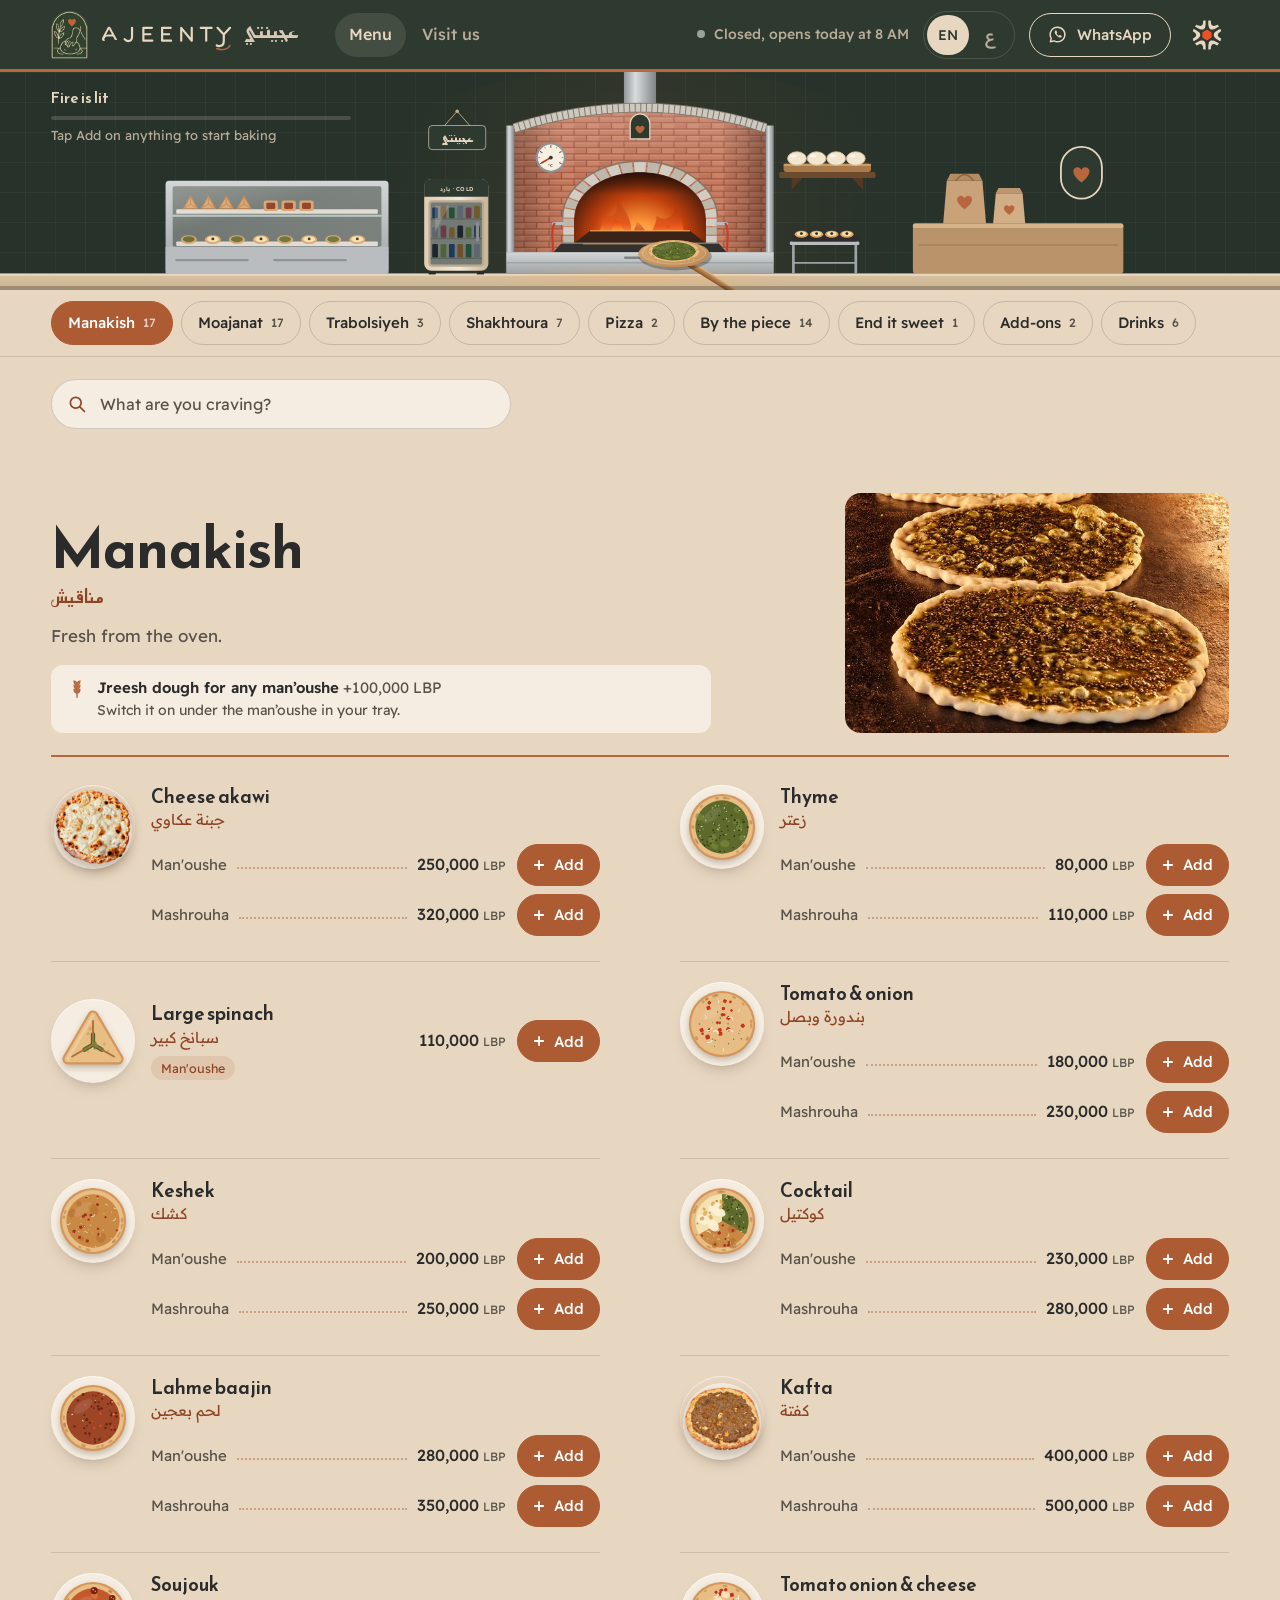
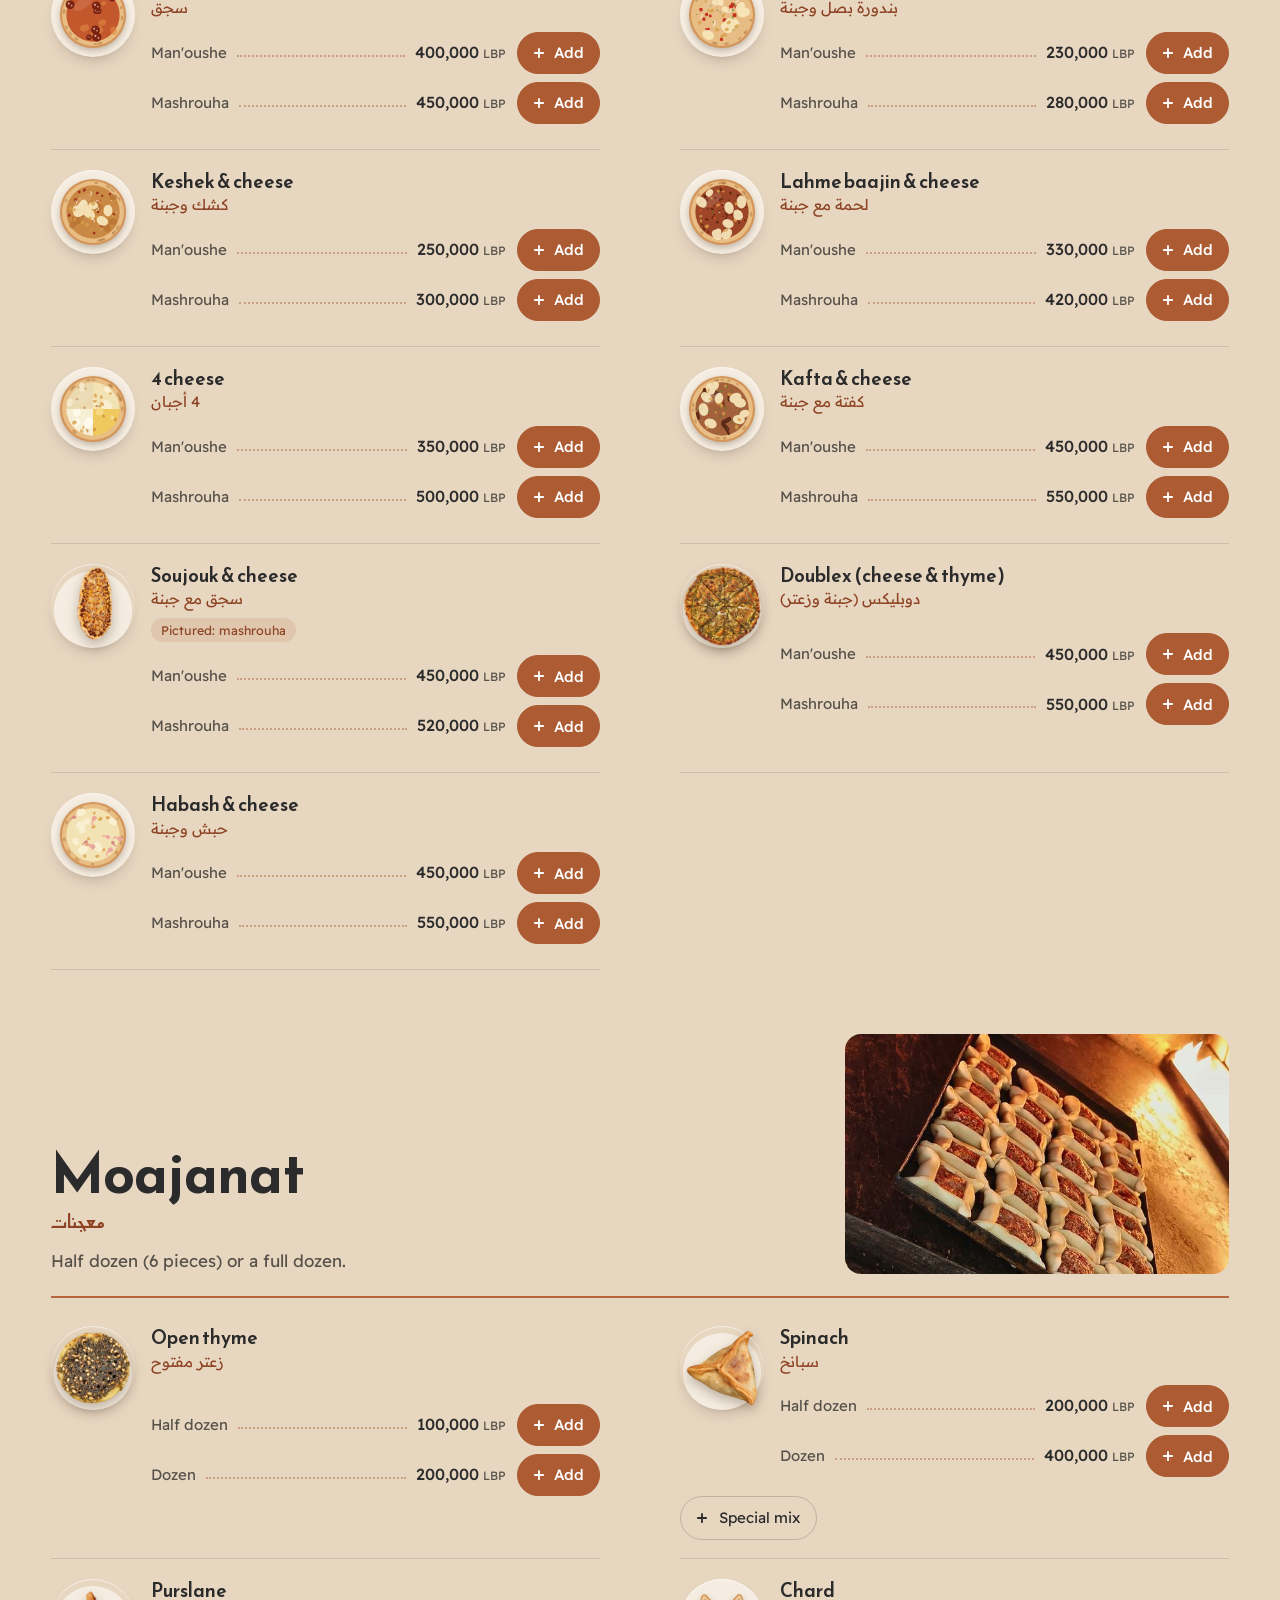
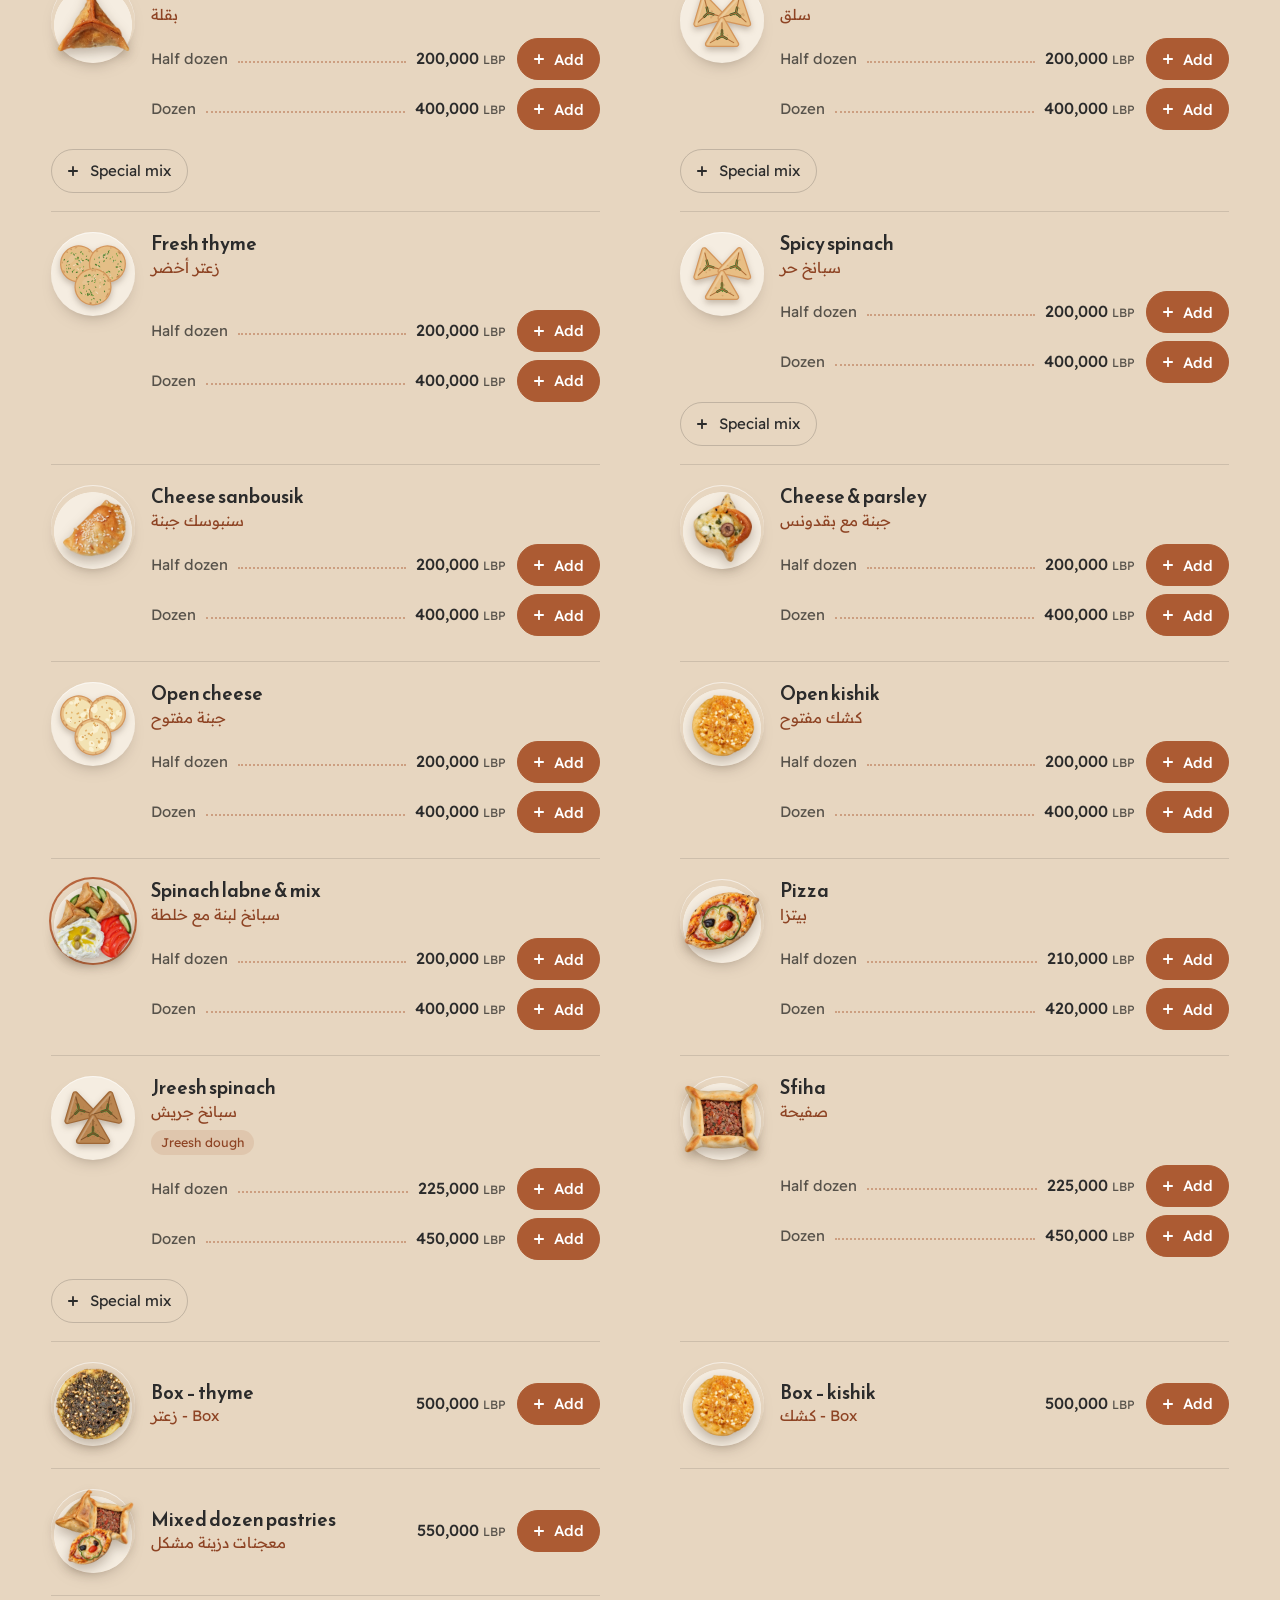
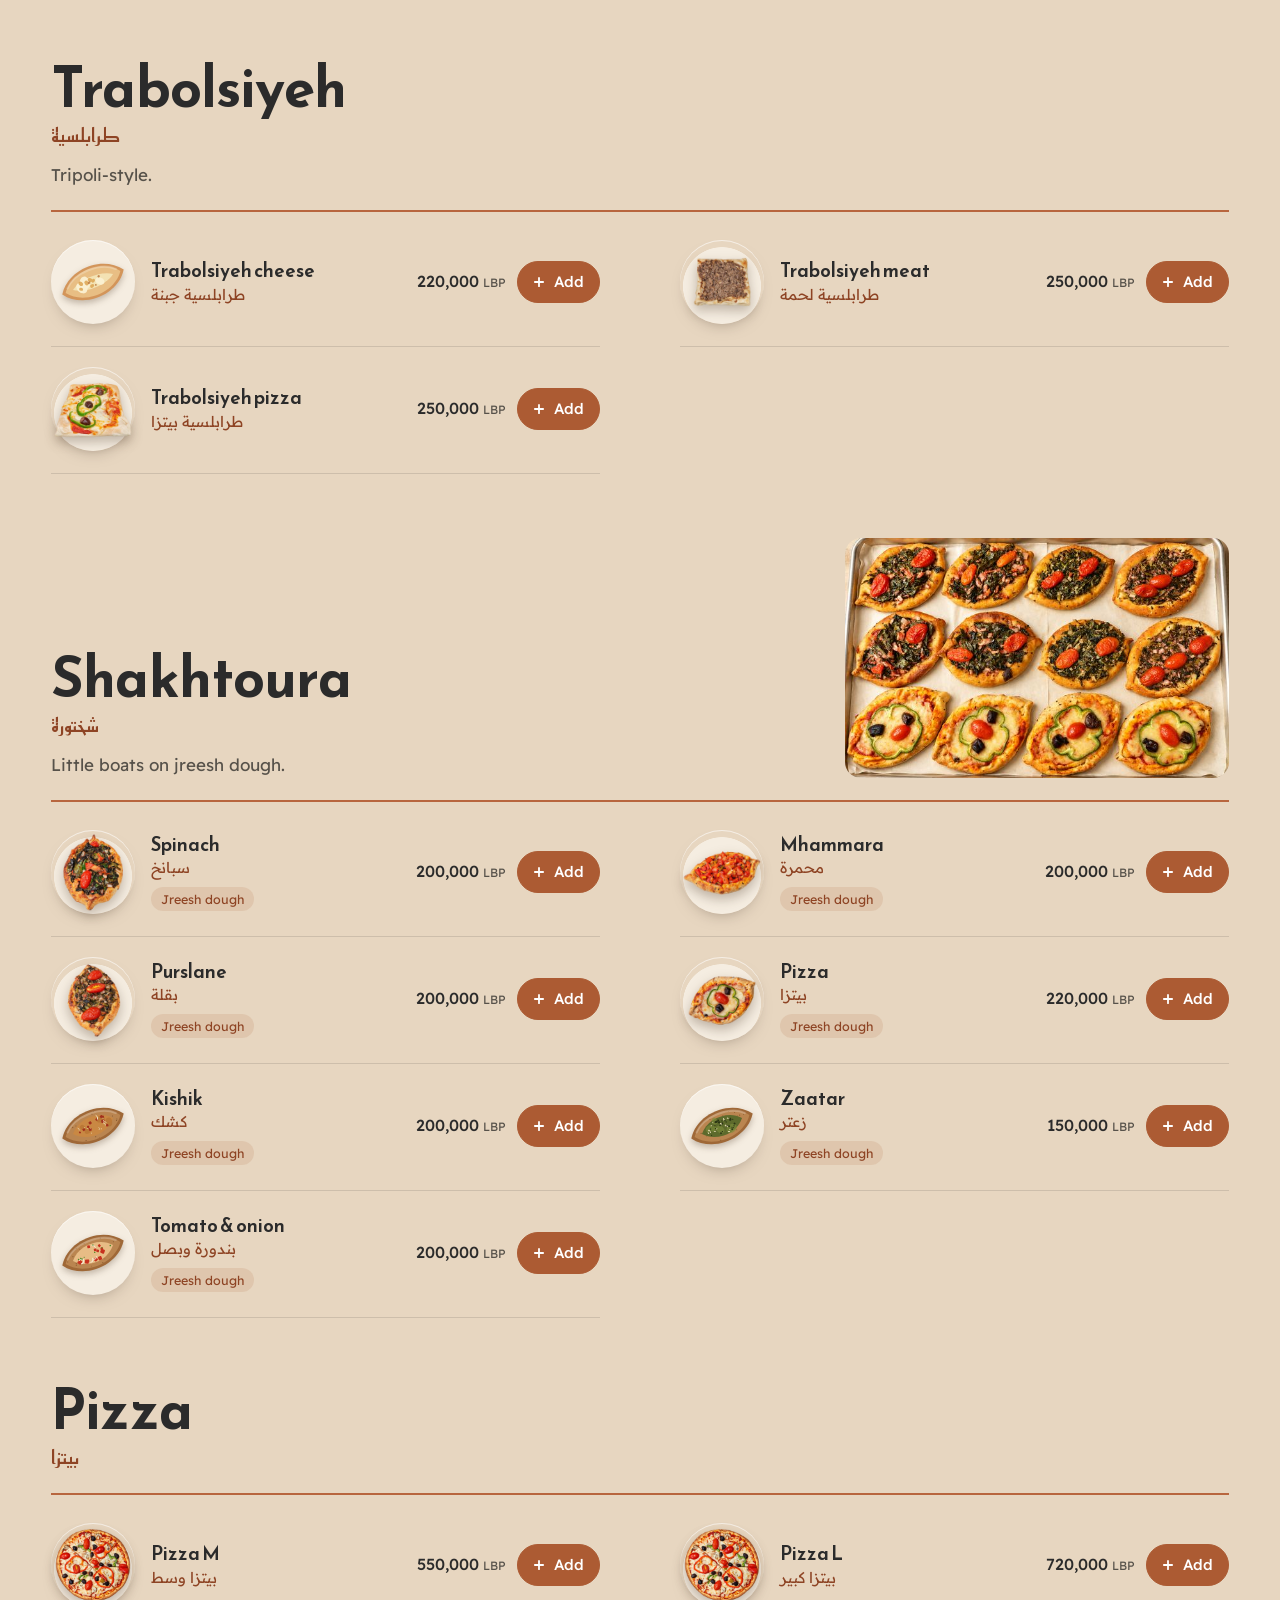
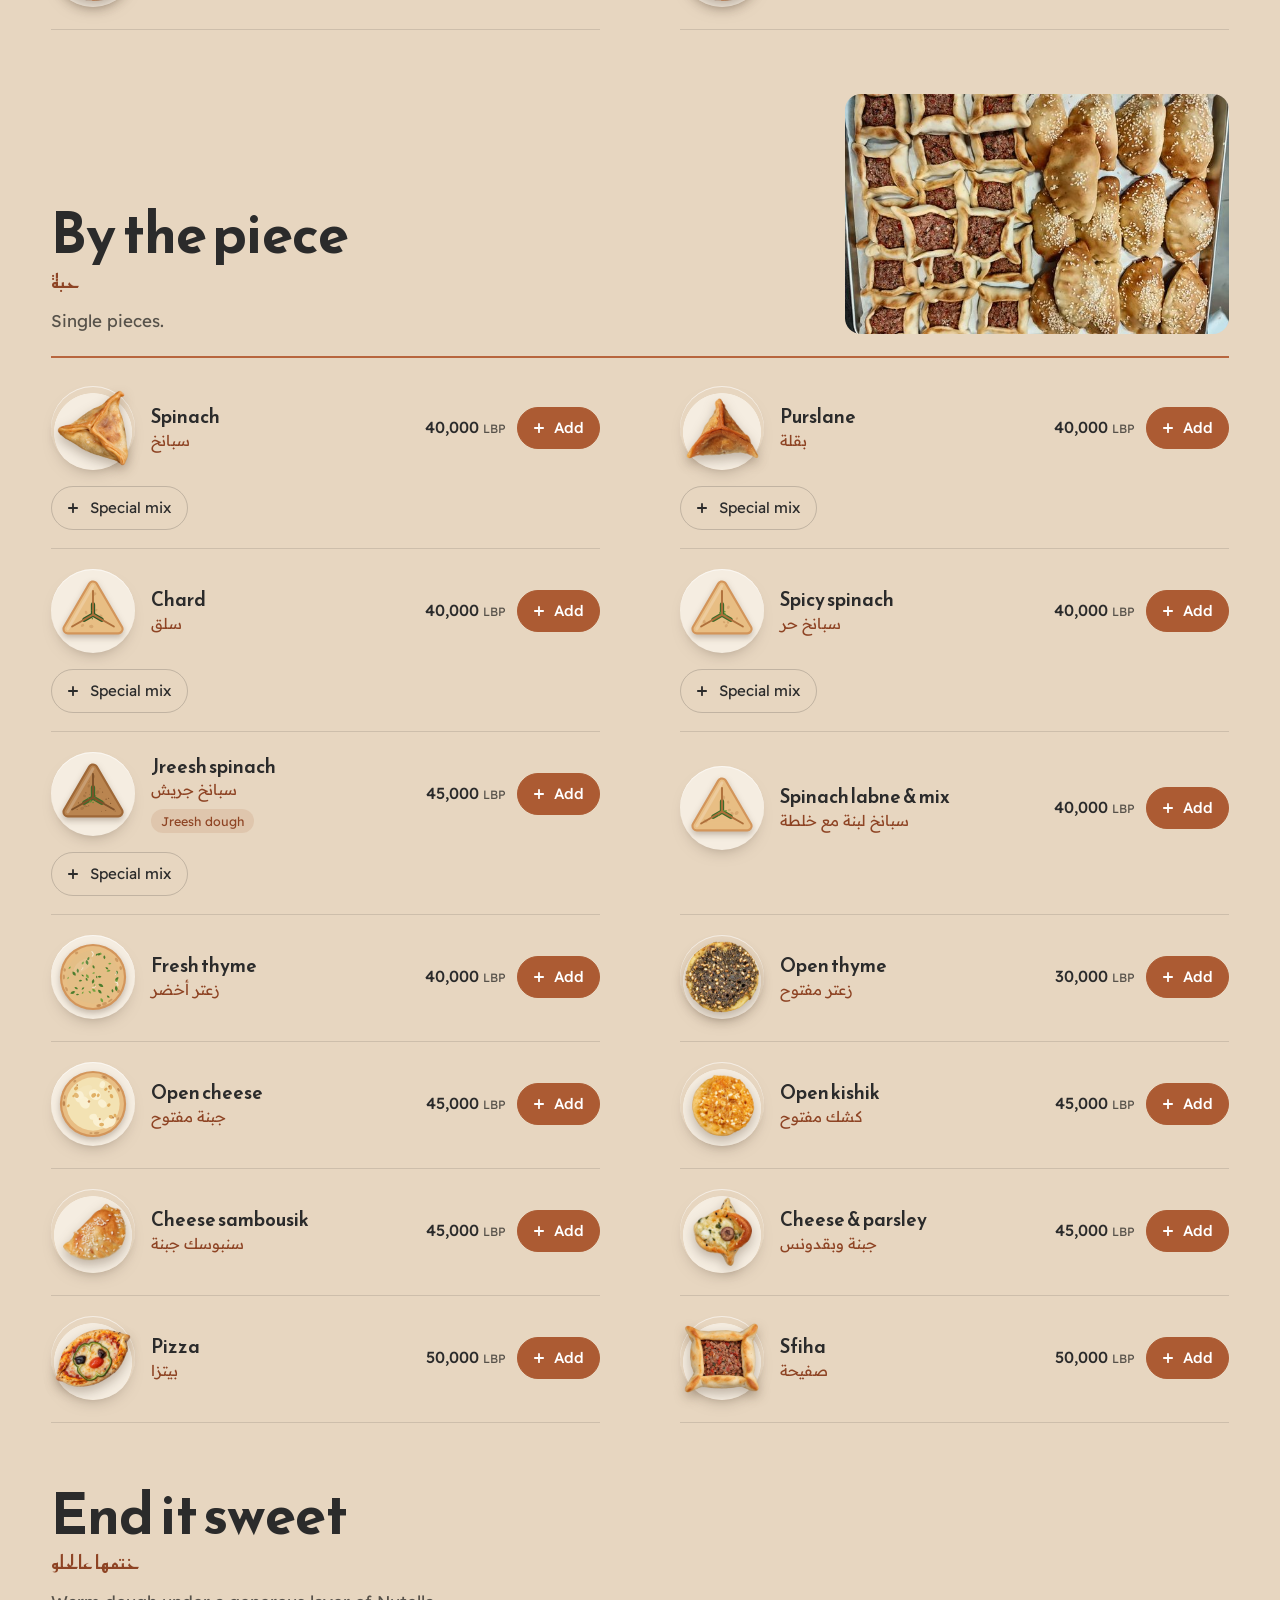
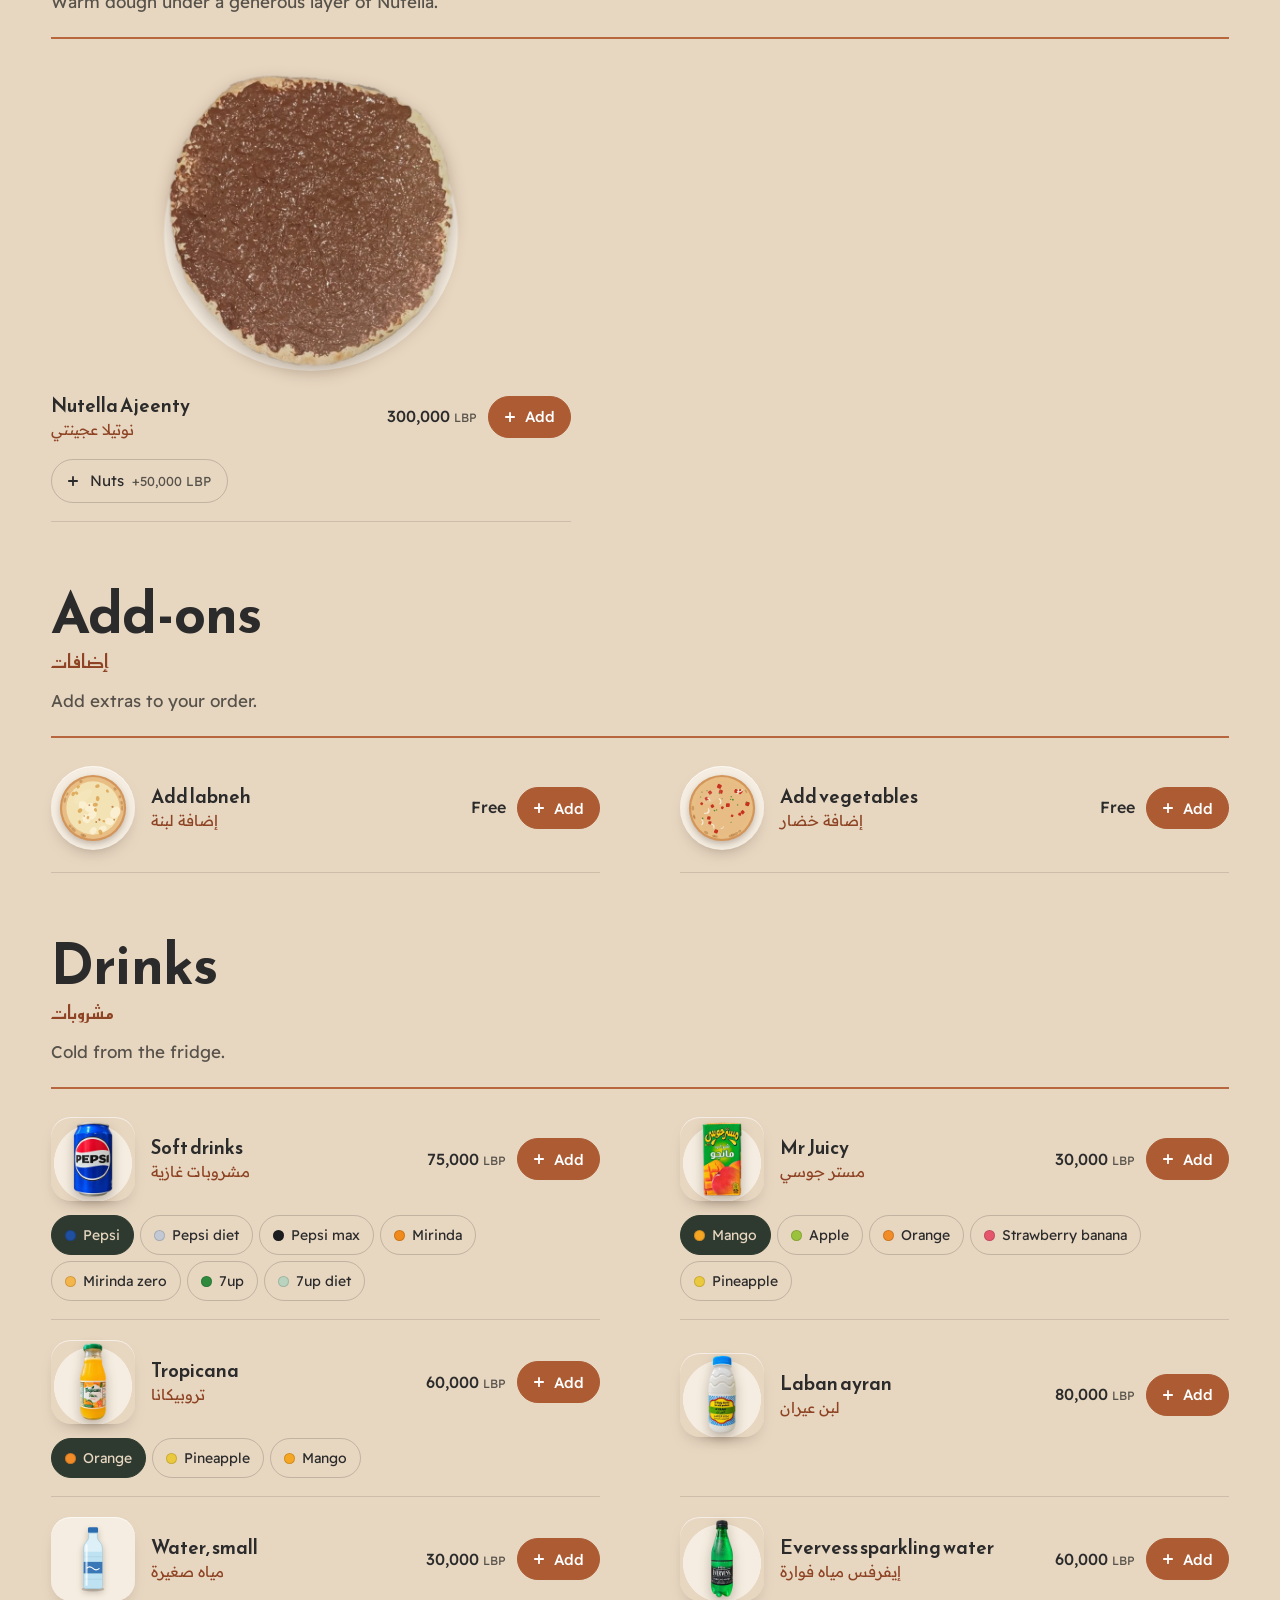
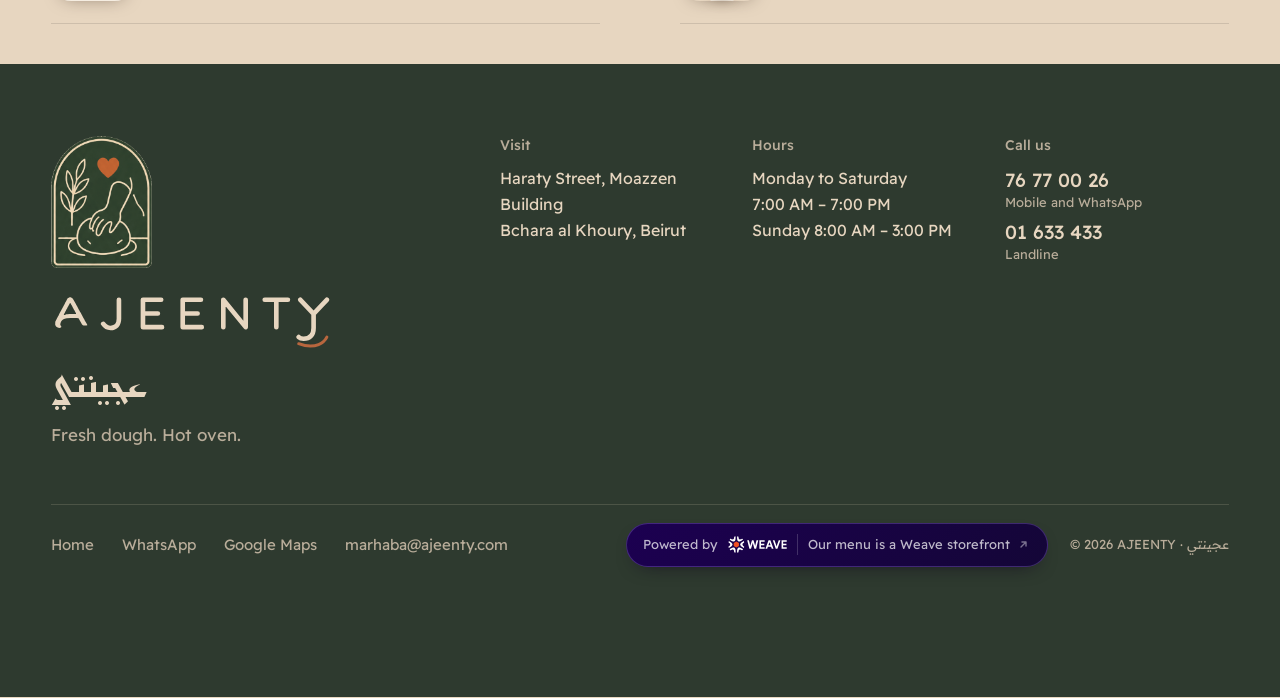
==== commit f3162091: "changed menu layout and some prices" ====
--- a/menu/index.html
+++ b/menu/index.html
@@ -33,9 +33,9 @@
 <link rel="preload" href="../fonts/reem-kufi-latin.woff2" as="font" type="font/woff2" crossorigin>
 <link rel="preload" href="../fonts/readex-pro-latin.woff2" as="font" type="font/woff2" crossorigin>
 <link rel="stylesheet" href="../assets/fonts.css">
-<script type="application/ld+json">{"@context":"https://schema.org","@type":"Menu","@id":"https://ajeenty.com/menu/#menu","name":"AJEENTY menu","alternateName":"منيو عجينتي","url":"https://ajeenty.com/menu/","inLanguage":["en","ar"],"hasMenuSection":[{"@type":"MenuSection","name":"Manakish","alternateName":"مناقيش","hasMenuItem":[{"@type":"MenuItem","name":"Thyme","alternateName":"زعتر","offers":[{"@type":"Offer","price":"80000","priceCurrency":"LBP","name":"Man'oushe"},{"@type":"Offer","price":"110000","priceCurrency":"LBP","name":"Mashrouha"}]},{"@type":"MenuItem","name":"Large spinach","alternateName":"سبانخ كبير","offers":{"@type":"Offer","price":"110000","priceCurrency":"LBP","name":"Man'oushe"}},{"@type":"MenuItem","name":"Tomato & onion","alternateName":"بندورة وبصل","offers":[{"@type":"Offer","price":"180000","priceCurrency":"LBP","name":"Man'oushe"},{"@type":"Offer","price":"230000","priceCurrency":"LBP","name":"Mashrouha"}]},{"@type":"MenuItem","name":"Keshek","alternateName":"كشك","offers":[{"@type":"Offer","price":"200000","priceCurrency":"LBP","name":"Man'oushe"},{"@type":"Offer","price":"250000","priceCurrency":"LBP","name":"Mashrouha"}]},{"@type":"MenuItem","name":"Cocktail","alternateName":"كوكتيل","offers":[{"@type":"Offer","price":"230000","priceCurrency":"LBP","name":"Man'oushe"},{"@type":"Offer","price":"280000","priceCurrency":"LBP","name":"Mashrouha"}]},{"@type":"MenuItem","name":"Lahme baajin","alternateName":"لحم بعجين","offers":[{"@type":"Offer","price":"280000","priceCurrency":"LBP","name":"Man'oushe"},{"@type":"Offer","price":"350000","priceCurrency":"LBP","name":"Mashrouha"}]},{"@type":"MenuItem","name":"Kafta","alternateName":"كفتة","offers":[{"@type":"Offer","price":"400000","priceCurrency":"LBP","name":"Man'oushe"},{"@type":"Offer","price":"500000","priceCurrency":"LBP","name":"Mashrouha"}]},{"@type":"MenuItem","name":"Soujouk","alternateName":"سجق","offers":[{"@type":"Offer","price":"400000","priceCurrency":"LBP","name":"Man'oushe"},{"@type":"Offer","price":"450000","priceCurrency":"LBP","name":"Mashrouha"}]},{"@type":"MenuItem","name":"Tomato onion & cheese","alternateName":"بندورة بصل وجبنة","offers":[{"@type":"Offer","price":"230000","priceCurrency":"LBP","name":"Man'oushe"},{"@type":"Offer","price":"280000","priceCurrency":"LBP","name":"Mashrouha"}]},{"@type":"MenuItem","name":"Cheese akawi","alternateName":"جبنة عكاوي","offers":[{"@type":"Offer","price":"250000","priceCurrency":"LBP","name":"Man'oushe"},{"@type":"Offer","price":"320000","priceCurrency":"LBP","name":"Mashrouha"}]},{"@type":"MenuItem","name":"Keshek & cheese","alternateName":"كشك وجبنة","offers":[{"@type":"Offer","price":"250000","priceCurrency":"LBP","name":"Man'oushe"},{"@type":"Offer","price":"300000","priceCurrency":"LBP","name":"Mashrouha"}]},{"@type":"MenuItem","name":"Lahme baajin & cheese","alternateName":"لحمة مع جبنة","offers":[{"@type":"Offer","price":"330000","priceCurrency":"LBP","name":"Man'oushe"},{"@type":"Offer","price":"420000","priceCurrency":"LBP","name":"Mashrouha"}]},{"@type":"MenuItem","name":"4 cheese","alternateName":"4 أجبان","offers":[{"@type":"Offer","price":"350000","priceCurrency":"LBP","name":"Man'oushe"},{"@type":"Offer","price":"500000","priceCurrency":"LBP","name":"Mashrouha"}]},{"@type":"MenuItem","name":"Kafta & cheese","alternateName":"كفتة مع جبنة","offers":[{"@type":"Offer","price":"450000","priceCurrency":"LBP","name":"Man'oushe"},{"@type":"Offer","price":"550000","priceCurrency":"LBP","name":"Mashrouha"}]},{"@type":"MenuItem","name":"Soujouk & cheese","alternateName":"سجق مع جبنة","offers":[{"@type":"Offer","price":"450000","priceCurrency":"LBP","name":"Man'oushe"},{"@type":"Offer","price":"520000","priceCurrency":"LBP","name":"Mashrouha"}]},{"@type":"MenuItem","name":"Doublex (cheese & thyme)","alternateName":"دوبليكس (جبنة وزعتر)","offers":[{"@type":"Offer","price":"450000","priceCurrency":"LBP","name":"Man'oushe"},{"@type":"Offer","price":"550000","priceCurrency":"LBP","name":"Mashrouha"}]},{"@type":"MenuItem","name":"Habash & cheese","alternateName":"حبش وجبنة","offers":[{"@type":"Offer","price":"450000","priceCurrency":"LBP","name":"Man'oushe"},{"@type":"Offer","price":"550000","priceCurrency":"LBP","name":"Mashrouha"}]}]},{"@type":"MenuSection","name":"Moajanat","alternateName":"معجنات","hasMenuItem":[{"@type":"MenuItem","name":"Open thyme","alternateName":"زعتر مفتوح","offers":{"@type":"Offer","price":"200000","priceCurrency":"LBP"},"description":"By the dozen"},{"@type":"MenuItem","name":"Spinach","alternateName":"سبانخ","offers":{"@type":"Offer","price":"350000","priceCurrency":"LBP"},"description":"By the dozen"},{"@type":"MenuItem","name":"Purslane","alternateName":"بقلة","offers":{"@type":"Offer","price":"350000","priceCurrency":"LBP"},"description":"By the dozen"},{"@type":"MenuItem","name":"Chard","alternateName":"سلق","offers":{"@type":"Offer","price":"350000","priceCurrency":"LBP"},"description":"By the dozen"},{"@type":"MenuItem","name":"Fresh thyme","alternateName":"زعتر أخضر","offers":{"@type":"Offer","price":"350000","priceCurrency":"LBP"},"description":"By the dozen"},{"@type":"MenuItem","name":"Spinach & mix","alternateName":"سبانخ مع خلطة","offers":{"@type":"Offer","price":"350000","priceCurrency":"LBP"}},{"@type":"MenuItem","name":"Spicy spinach","alternateName":"سبانخ حر","offers":{"@type":"Offer","price":"370000","priceCurrency":"LBP"},"description":"By the dozen"},{"@type":"MenuItem","name":"Cheese sanbousik","alternateName":"سنبوسك جبنة","offers":{"@type":"Offer","price":"400000","priceCurrency":"LBP"},"description":"By the dozen"},{"@type":"MenuItem","name":"Cheese & parsley","alternateName":"جبنة مع بقدونس","offers":{"@type":"Offer","price":"400000","priceCurrency":"LBP"},"description":"By the dozen"},{"@type":"MenuItem","name":"Open cheese","alternateName":"جبنة مفتوح","offers":{"@type":"Offer","price":"400000","priceCurrency":"LBP"},"description":"By the dozen"},{"@type":"MenuItem","name":"Open kishik","alternateName":"كشك مفتوح","offers":{"@type":"Offer","price":"400000","priceCurrency":"LBP"},"description":"By the dozen"},{"@type":"MenuItem","name":"Spinach labne & mix","alternateName":"سبانخ لبنة مع خلطة","offers":{"@type":"Offer","price":"400000","priceCurrency":"LBP"}},{"@type":"MenuItem","name":"Pizza","alternateName":"بيتزا","offers":{"@type":"Offer","price":"420000","priceCurrency":"LBP"},"description":"By the dozen"},{"@type":"MenuItem","name":"Jreesh spinach","alternateName":"سبانخ جريش (قمحة كاملة)","offers":{"@type":"Offer","price":"450000","priceCurrency":"LBP"},"description":"By the dozen"},{"@type":"MenuItem","name":"Sfiha","alternateName":"صفيحة","offers":{"@type":"Offer","price":"450000","priceCurrency":"LBP"},"description":"By the dozen"},{"@type":"MenuItem","name":"Box – thyme","alternateName":"Box - زعتر","offers":{"@type":"Offer","price":"500000","priceCurrency":"LBP"}},{"@type":"MenuItem","name":"Box – kishik","alternateName":"Box - كشك","offers":{"@type":"Offer","price":"500000","priceCurrency":"LBP"}},{"@type":"MenuItem","name":"Mixed dozen pastries","alternateName":"معجنات دزينة مشكل","offers":{"@type":"Offer","price":"550000","priceCurrency":"LBP"}}]},{"@type":"MenuSection","name":"Half dozen","alternateName":"نص دزينة","hasMenuItem":[{"@type":"MenuItem","name":"Spinach","alternateName":"سبانخ","description":"Half dozen (6 pieces)","offers":{"@type":"Offer","price":"200000","priceCurrency":"LBP"}},{"@type":"MenuItem","name":"Cheese & parsley","alternateName":"جبنة مع بقدونس","description":"Half dozen (6 pieces)","offers":{"@type":"Offer","price":"250000","priceCurrency":"LBP"}},{"@type":"MenuItem","name":"Purslane (bakle)","alternateName":"بقلة","description":"Half dozen (6 pieces)","offers":{"@type":"Offer","price":"200000","priceCurrency":"LBP"}},{"@type":"MenuItem","name":"Jreesh spinach","alternateName":"سبانخ جريش (قمحة كاملة)","description":"Half dozen (6 pieces)","offers":{"@type":"Offer","price":"250000","priceCurrency":"LBP"}},{"@type":"MenuItem","name":"Pizza","alternateName":"بيتزا","description":"Half dozen (6 pieces)","offers":{"@type":"Offer","price":"250000","priceCurrency":"LBP"}},{"@type":"MenuItem","name":"Sfiha","alternateName":"صفيحة","description":"Half dozen (6 pieces)","offers":{"@type":"Offer","price":"250000","priceCurrency":"LBP"}},{"@type":"MenuItem","name":"Spicy spinach","alternateName":"سبانخ حر","description":"Half dozen (6 pieces)","offers":{"@type":"Offer","price":"250000","priceCurrency":"LBP"}}]},{"@type":"MenuSection","name":"Trabolsiyeh","alternateName":"طرابلسية","hasMenuItem":[{"@type":"MenuItem","name":"Trabolsiyeh cheese","alternateName":"طرابلسية جبنة","offers":{"@type":"Offer","price":"220000","priceCurrency":"LBP"}},{"@type":"MenuItem","name":"Trabolsiyeh meat","alternateName":"طرابلسية لحمة","offers":{"@type":"Offer","price":"250000","priceCurrency":"LBP"}},{"@type":"MenuItem","name":"Trabolsiyeh pizza","alternateName":"طرابلسية بيتزا","offers":{"@type":"Offer","price":"250000","priceCurrency":"LBP"}}]},{"@type":"MenuSection","name":"Shakhtoura","alternateName":"شختورة","hasMenuItem":[{"@type":"MenuItem","name":"Spinach","alternateName":"سبانخ","offers":{"@type":"Offer","price":"200000","priceCurrency":"LBP"}},{"@type":"MenuItem","name":"Mhammara","alternateName":"محمرة","offers":{"@type":"Offer","price":"200000","priceCurrency":"LBP"}},{"@type":"MenuItem","name":"Purslane","alternateName":"بقلة","offers":{"@type":"Offer","price":"200000","priceCurrency":"LBP"}},{"@type":"MenuItem","name":"Pizza","alternateName":"بيتزا","offers":{"@type":"Offer","price":"220000","priceCurrency":"LBP"}}]},{"@type":"MenuSection","name":"Pizza","alternateName":"بيتزا","hasMenuItem":[{"@type":"MenuItem","name":"Pizza M","alternateName":"بيتزا وسط","offers":{"@type":"Offer","price":"550000","priceCurrency":"LBP"}},{"@type":"MenuItem","name":"Pizza L","alternateName":"بيتزا كبير","offers":{"@type":"Offer","price":"720000","priceCurrency":"LBP"}}]},{"@type":"MenuSection","name":"By the piece","alternateName":"حبة","hasMenuItem":[{"@type":"MenuItem","name":"Single pastry","alternateName":"معجنات حبة","offers":{"@type":"Offer","price":"35000","priceCurrency":"LBP"}},{"@type":"MenuItem","name":"Pizza","alternateName":"بيتزا","offers":{"@type":"Offer","price":"45000","priceCurrency":"LBP"}},{"@type":"MenuItem","name":"Single sfiha","alternateName":"صفيحة","offers":{"@type":"Offer","price":"45000","priceCurrency":"LBP"}},{"@type":"MenuItem","name":"Cheese sambousik","alternateName":"سنبوسك جبنة","description":"Pastry — 1 piece","offers":{"@type":"Offer","price":"45000","priceCurrency":"LBP"}},{"@type":"MenuItem","name":"Cheese & parsley","alternateName":"جبنة وبقدونس","description":"Pastry — 1 piece","offers":{"@type":"Offer","price":"45000","priceCurrency":"LBP"}}]},{"@type":"MenuSection","name":"End it sweet","alternateName":"ختمها عالحلو","hasMenuItem":[{"@type":"MenuItem","name":"Nutella Ajeenty","alternateName":"نوتيلا عجينتي","description":"Nutella man'oushe. Add nuts for 50,000 LBP.","offers":{"@type":"Offer","price":"300000","priceCurrency":"LBP"}}]},{"@type":"MenuSection","name":"Add-ons","alternateName":"إضافات","hasMenuItem":[{"@type":"MenuItem","name":"Add labneh","alternateName":"إضافة لبنة","description":"Add-on","offers":{"@type":"Offer","price":"0","priceCurrency":"LBP"}},{"@type":"MenuItem","name":"Add special mix","alternateName":"إضافة خلطة خاصة","description":"Add-on","offers":{"@type":"Offer","price":"0","priceCurrency":"LBP"}},{"@type":"MenuItem","name":"Add vegetables","alternateName":"إضافة خضار","description":"Add-on","offers":{"@type":"Offer","price":"0","priceCurrency":"LBP"}}]},{"@type":"MenuSection","name":"Drinks","alternateName":"مشروبات","hasMenuItem":[{"@type":"MenuItem","name":"Cans","alternateName":"علب","offers":{"@type":"Offer","price":"75000","priceCurrency":"LBP"},"description":"Flavors: Pepsi, Pepsi diet, Pepsi max, Mirinda, Mirinda zero, 7up, 7up diet"},{"@type":"MenuItem","name":"Mr Juicy","alternateName":"مستر جوسي","offers":{"@type":"Offer","price":"30000","priceCurrency":"LBP"},"description":"Flavors: Mango, Apple, Orange, Strawberry banana, Pineapple"},{"@type":"MenuItem","name":"Tropicana","alternateName":"تروبيكانا","offers":{"@type":"Offer","price":"60000","priceCurrency":"LBP"},"description":"Flavors: Orange, Pineapple, Mango"},{"@type":"MenuItem","name":"Laban ayran","alternateName":"لبن عيران","offers":{"@type":"Offer","price":"80000","priceCurrency":"LBP"}},{"@type":"MenuItem","name":"Water, small","alternateName":"مياه صغيرة","offers":{"@type":"Offer","price":"30000","priceCurrency":"LBP"}},{"@type":"MenuItem","name":"Evervess sparkling water","alternateName":"إيفرفس مياه فوارة","offers":{"@type":"Offer","price":"60000","priceCurrency":"LBP"}}]}]}</script>
-<link rel="stylesheet" href="../assets/base.css">
-<link rel="stylesheet" href="../assets/menu.css?v=20261103-nutella">
+<script type="application/ld+json">{"@context":"https://schema.org","@type":"Menu","@id":"https://ajeenty.com/menu/#menu","name":"AJEENTY menu","alternateName":"منيو عجينتي","url":"https://ajeenty.com/menu/","inLanguage":["en","ar"],"hasMenuSection":[{"@type":"MenuSection","name":"Manakish","alternateName":"مناقيش","hasMenuItem":[{"@type":"MenuItem","name":"Thyme","alternateName":"زعتر","offers":[{"@type":"Offer","price":"80000","priceCurrency":"LBP","name":"Man'oushe"},{"@type":"Offer","price":"110000","priceCurrency":"LBP","name":"Mashrouha"}]},{"@type":"MenuItem","name":"Large spinach","alternateName":"سبانخ كبير","offers":{"@type":"Offer","price":"110000","priceCurrency":"LBP","name":"Man'oushe"}},{"@type":"MenuItem","name":"Tomato & onion","alternateName":"بندورة وبصل","offers":[{"@type":"Offer","price":"180000","priceCurrency":"LBP","name":"Man'oushe"},{"@type":"Offer","price":"230000","priceCurrency":"LBP","name":"Mashrouha"}]},{"@type":"MenuItem","name":"Keshek","alternateName":"كشك","offers":[{"@type":"Offer","price":"200000","priceCurrency":"LBP","name":"Man'oushe"},{"@type":"Offer","price":"250000","priceCurrency":"LBP","name":"Mashrouha"}]},{"@type":"MenuItem","name":"Cocktail","alternateName":"كوكتيل","offers":[{"@type":"Offer","price":"230000","priceCurrency":"LBP","name":"Man'oushe"},{"@type":"Offer","price":"280000","priceCurrency":"LBP","name":"Mashrouha"}]},{"@type":"MenuItem","name":"Lahme baajin","alternateName":"لحم بعجين","offers":[{"@type":"Offer","price":"280000","priceCurrency":"LBP","name":"Man'oushe"},{"@type":"Offer","price":"350000","priceCurrency":"LBP","name":"Mashrouha"}]},{"@type":"MenuItem","name":"Kafta","alternateName":"كفتة","offers":[{"@type":"Offer","price":"400000","priceCurrency":"LBP","name":"Man'oushe"},{"@type":"Offer","price":"500000","priceCurrency":"LBP","name":"Mashrouha"}]},{"@type":"MenuItem","name":"Soujouk","alternateName":"سجق","offers":[{"@type":"Offer","price":"400000","priceCurrency":"LBP","name":"Man'oushe"},{"@type":"Offer","price":"450000","priceCurrency":"LBP","name":"Mashrouha"}]},{"@type":"MenuItem","name":"Tomato onion & cheese","alternateName":"بندورة بصل وجبنة","offers":[{"@type":"Offer","price":"230000","priceCurrency":"LBP","name":"Man'oushe"},{"@type":"Offer","price":"280000","priceCurrency":"LBP","name":"Mashrouha"}]},{"@type":"MenuItem","name":"Cheese akawi","alternateName":"جبنة عكاوي","offers":[{"@type":"Offer","price":"250000","priceCurrency":"LBP","name":"Man'oushe"},{"@type":"Offer","price":"320000","priceCurrency":"LBP","name":"Mashrouha"}]},{"@type":"MenuItem","name":"Keshek & cheese","alternateName":"كشك وجبنة","offers":[{"@type":"Offer","price":"250000","priceCurrency":"LBP","name":"Man'oushe"},{"@type":"Offer","price":"300000","priceCurrency":"LBP","name":"Mashrouha"}]},{"@type":"MenuItem","name":"Lahme baajin & cheese","alternateName":"لحمة مع جبنة","offers":[{"@type":"Offer","price":"330000","priceCurrency":"LBP","name":"Man'oushe"},{"@type":"Offer","price":"420000","priceCurrency":"LBP","name":"Mashrouha"}]},{"@type":"MenuItem","name":"4 cheese","alternateName":"4 أجبان","offers":[{"@type":"Offer","price":"350000","priceCurrency":"LBP","name":"Man'oushe"},{"@type":"Offer","price":"500000","priceCurrency":"LBP","name":"Mashrouha"}]},{"@type":"MenuItem","name":"Kafta & cheese","alternateName":"كفتة مع جبنة","offers":[{"@type":"Offer","price":"450000","priceCurrency":"LBP","name":"Man'oushe"},{"@type":"Offer","price":"550000","priceCurrency":"LBP","name":"Mashrouha"}]},{"@type":"MenuItem","name":"Soujouk & cheese","alternateName":"سجق مع جبنة","offers":[{"@type":"Offer","price":"450000","priceCurrency":"LBP","name":"Man'oushe"},{"@type":"Offer","price":"520000","priceCurrency":"LBP","name":"Mashrouha"}]},{"@type":"MenuItem","name":"Doublex (cheese & thyme)","alternateName":"دوبليكس (جبنة وزعتر)","offers":[{"@type":"Offer","price":"450000","priceCurrency":"LBP","name":"Man'oushe"},{"@type":"Offer","price":"550000","priceCurrency":"LBP","name":"Mashrouha"}]},{"@type":"MenuItem","name":"Habash & cheese","alternateName":"حبش وجبنة","offers":[{"@type":"Offer","price":"450000","priceCurrency":"LBP","name":"Man'oushe"},{"@type":"Offer","price":"550000","priceCurrency":"LBP","name":"Mashrouha"}]}]},{"@type":"MenuSection","name":"Moajanat","alternateName":"معجنات","hasMenuItem":[{"@type":"MenuItem","name":"Open thyme","alternateName":"زعتر مفتوح","offers":[{"@type":"Offer","price":"100000","priceCurrency":"LBP","name":"Half dozen"},{"@type":"Offer","price":"200000","priceCurrency":"LBP","name":"Dozen"}]},{"@type":"MenuItem","name":"Spinach","alternateName":"سبانخ","offers":[{"@type":"Offer","price":"200000","priceCurrency":"LBP","name":"Half dozen"},{"@type":"Offer","price":"400000","priceCurrency":"LBP","name":"Dozen"}],"description":"Half dozen (6) or dozen. Optional: special mix (free)"},{"@type":"MenuItem","name":"Purslane","alternateName":"بقلة","offers":[{"@type":"Offer","price":"200000","priceCurrency":"LBP","name":"Half dozen"},{"@type":"Offer","price":"400000","priceCurrency":"LBP","name":"Dozen"}],"description":"Half dozen (6) or dozen. Optional: special mix (free)"},{"@type":"MenuItem","name":"Chard","alternateName":"سلق","offers":[{"@type":"Offer","price":"200000","priceCurrency":"LBP","name":"Half dozen"},{"@type":"Offer","price":"400000","priceCurrency":"LBP","name":"Dozen"}],"description":"Half dozen (6) or dozen. Optional: special mix (free)"},{"@type":"MenuItem","name":"Fresh thyme","alternateName":"زعتر أخضر","offers":[{"@type":"Offer","price":"200000","priceCurrency":"LBP","name":"Half dozen"},{"@type":"Offer","price":"400000","priceCurrency":"LBP","name":"Dozen"}]},{"@type":"MenuItem","name":"Spicy spinach","alternateName":"سبانخ حر","offers":[{"@type":"Offer","price":"200000","priceCurrency":"LBP","name":"Half dozen"},{"@type":"Offer","price":"400000","priceCurrency":"LBP","name":"Dozen"}],"description":"Half dozen (6) or dozen. Optional: special mix (free)"},{"@type":"MenuItem","name":"Cheese sanbousik","alternateName":"سنبوسك جبنة","offers":[{"@type":"Offer","price":"200000","priceCurrency":"LBP","name":"Half dozen"},{"@type":"Offer","price":"400000","priceCurrency":"LBP","name":"Dozen"}]},{"@type":"MenuItem","name":"Cheese & parsley","alternateName":"جبنة مع بقدونس","offers":[{"@type":"Offer","price":"200000","priceCurrency":"LBP","name":"Half dozen"},{"@type":"Offer","price":"400000","priceCurrency":"LBP","name":"Dozen"}]},{"@type":"MenuItem","name":"Open cheese","alternateName":"جبنة مفتوح","offers":[{"@type":"Offer","price":"200000","priceCurrency":"LBP","name":"Half dozen"},{"@type":"Offer","price":"400000","priceCurrency":"LBP","name":"Dozen"}]},{"@type":"MenuItem","name":"Open kishik","alternateName":"كشك مفتوح","offers":[{"@type":"Offer","price":"200000","priceCurrency":"LBP","name":"Half dozen"},{"@type":"Offer","price":"400000","priceCurrency":"LBP","name":"Dozen"}]},{"@type":"MenuItem","name":"Spinach labne & mix","alternateName":"سبانخ لبنة مع خلطة","offers":[{"@type":"Offer","price":"200000","priceCurrency":"LBP","name":"Half dozen"},{"@type":"Offer","price":"400000","priceCurrency":"LBP","name":"Dozen"}]},{"@type":"MenuItem","name":"Pizza","alternateName":"بيتزا","offers":[{"@type":"Offer","price":"210000","priceCurrency":"LBP","name":"Half dozen"},{"@type":"Offer","price":"420000","priceCurrency":"LBP","name":"Dozen"}]},{"@type":"MenuItem","name":"Jreesh spinach","alternateName":"سبانخ جريش","offers":[{"@type":"Offer","price":"225000","priceCurrency":"LBP","name":"Half dozen"},{"@type":"Offer","price":"450000","priceCurrency":"LBP","name":"Dozen"}],"description":"Half dozen (6) or dozen. Optional: special mix (free)"},{"@type":"MenuItem","name":"Sfiha","alternateName":"صفيحة","offers":[{"@type":"Offer","price":"225000","priceCurrency":"LBP","name":"Half dozen"},{"@type":"Offer","price":"450000","priceCurrency":"LBP","name":"Dozen"}]},{"@type":"MenuItem","name":"Box – thyme","alternateName":"Box - زعتر","offers":{"@type":"Offer","price":"500000","priceCurrency":"LBP"}},{"@type":"MenuItem","name":"Box – kishik","alternateName":"Box - كشك","offers":{"@type":"Offer","price":"500000","priceCurrency":"LBP"}},{"@type":"MenuItem","name":"Mixed dozen pastries","alternateName":"معجنات دزينة مشكل","offers":{"@type":"Offer","price":"550000","priceCurrency":"LBP"}}]},{"@type":"MenuSection","name":"Trabolsiyeh","alternateName":"طرابلسية","hasMenuItem":[{"@type":"MenuItem","name":"Trabolsiyeh cheese","alternateName":"طرابلسية جبنة","offers":{"@type":"Offer","price":"220000","priceCurrency":"LBP"}},{"@type":"MenuItem","name":"Trabolsiyeh meat","alternateName":"طرابلسية لحمة","offers":{"@type":"Offer","price":"250000","priceCurrency":"LBP"}},{"@type":"MenuItem","name":"Trabolsiyeh pizza","alternateName":"طرابلسية بيتزا","offers":{"@type":"Offer","price":"250000","priceCurrency":"LBP"}}]},{"@type":"MenuSection","name":"Shakhtoura","alternateName":"شختورة","hasMenuItem":[{"@type":"MenuItem","name":"Spinach","alternateName":"سبانخ","offers":{"@type":"Offer","price":"200000","priceCurrency":"LBP"}},{"@type":"MenuItem","name":"Mhammara","alternateName":"محمرة","offers":{"@type":"Offer","price":"200000","priceCurrency":"LBP"}},{"@type":"MenuItem","name":"Purslane","alternateName":"بقلة","offers":{"@type":"Offer","price":"200000","priceCurrency":"LBP"}},{"@type":"MenuItem","name":"Pizza","alternateName":"بيتزا","offers":{"@type":"Offer","price":"220000","priceCurrency":"LBP"}},{"@type":"MenuItem","name":"Kishik","alternateName":"كشك","offers":{"@type":"Offer","price":"200000","priceCurrency":"LBP"}},{"@type":"MenuItem","name":"Zaatar","alternateName":"زعتر","offers":{"@type":"Offer","price":"150000","priceCurrency":"LBP"}},{"@type":"MenuItem","name":"Tomato & onion","alternateName":"بندورة وبصل","offers":{"@type":"Offer","price":"200000","priceCurrency":"LBP"}}]},{"@type":"MenuSection","name":"Pizza","alternateName":"بيتزا","hasMenuItem":[{"@type":"MenuItem","name":"Pizza M","alternateName":"بيتزا وسط","offers":{"@type":"Offer","price":"550000","priceCurrency":"LBP"}},{"@type":"MenuItem","name":"Pizza L","alternateName":"بيتزا كبير","offers":{"@type":"Offer","price":"720000","priceCurrency":"LBP"}}]},{"@type":"MenuSection","name":"By the piece","alternateName":"حبة","hasMenuItem":[{"@type":"MenuItem","name":"Spinach","alternateName":"سبانخ","offers":{"@type":"Offer","price":"40000","priceCurrency":"LBP"},"description":"Pastry — 1 piece. Optional: special mix (free)"},{"@type":"MenuItem","name":"Purslane","alternateName":"بقلة","offers":{"@type":"Offer","price":"40000","priceCurrency":"LBP"},"description":"Pastry — 1 piece. Optional: special mix (free)"},{"@type":"MenuItem","name":"Chard","alternateName":"سلق","offers":{"@type":"Offer","price":"40000","priceCurrency":"LBP"},"description":"Pastry — 1 piece. Optional: special mix (free)"},{"@type":"MenuItem","name":"Spicy spinach","alternateName":"سبانخ حر","offers":{"@type":"Offer","price":"40000","priceCurrency":"LBP"},"description":"Pastry — 1 piece. Optional: special mix (free)"},{"@type":"MenuItem","name":"Jreesh spinach","alternateName":"سبانخ جريش","offers":{"@type":"Offer","price":"45000","priceCurrency":"LBP"},"description":"Pastry — 1 piece. Optional: special mix (free)"},{"@type":"MenuItem","name":"Spinach labne & mix","alternateName":"سبانخ لبنة مع خلطة","offers":{"@type":"Offer","price":"40000","priceCurrency":"LBP"},"description":"Pastry — 1 piece"},{"@type":"MenuItem","name":"Fresh thyme","alternateName":"زعتر أخضر","offers":{"@type":"Offer","price":"40000","priceCurrency":"LBP"},"description":"Pastry — 1 piece"},{"@type":"MenuItem","name":"Open thyme","alternateName":"زعتر مفتوح","offers":{"@type":"Offer","price":"30000","priceCurrency":"LBP"},"description":"Pastry — 1 piece"},{"@type":"MenuItem","name":"Open cheese","alternateName":"جبنة مفتوح","offers":{"@type":"Offer","price":"45000","priceCurrency":"LBP"},"description":"Pastry — 1 piece"},{"@type":"MenuItem","name":"Open kishik","alternateName":"كشك مفتوح","offers":{"@type":"Offer","price":"45000","priceCurrency":"LBP"},"description":"Pastry — 1 piece"},{"@type":"MenuItem","name":"Cheese sambousik","alternateName":"سنبوسك جبنة","offers":{"@type":"Offer","price":"45000","priceCurrency":"LBP"},"description":"Pastry — 1 piece"},{"@type":"MenuItem","name":"Cheese & parsley","alternateName":"جبنة وبقدونس","offers":{"@type":"Offer","price":"45000","priceCurrency":"LBP"},"description":"Pastry — 1 piece"},{"@type":"MenuItem","name":"Pizza","alternateName":"بيتزا","offers":{"@type":"Offer","price":"50000","priceCurrency":"LBP"},"description":"Pastry — 1 piece"},{"@type":"MenuItem","name":"Sfiha","alternateName":"صفيحة","offers":{"@type":"Offer","price":"50000","priceCurrency":"LBP"},"description":"Pastry — 1 piece"}]},{"@type":"MenuSection","name":"End it sweet","alternateName":"ختمها عالحلو","hasMenuItem":[{"@type":"MenuItem","name":"Nutella Ajeenty","alternateName":"نوتيلا عجينتي","description":"Nutella man'oushe. Add nuts for 50,000 LBP.","offers":{"@type":"Offer","price":"300000","priceCurrency":"LBP"}}]},{"@type":"MenuSection","name":"Add-ons","alternateName":"إضافات","hasMenuItem":[{"@type":"MenuItem","name":"Add labneh","alternateName":"إضافة لبنة","description":"Add-on","offers":{"@type":"Offer","price":"0","priceCurrency":"LBP"}},{"@type":"MenuItem","name":"Add vegetables","alternateName":"إضافة خضار","description":"Add-on","offers":{"@type":"Offer","price":"0","priceCurrency":"LBP"}}]},{"@type":"MenuSection","name":"Drinks","alternateName":"مشروبات","hasMenuItem":[{"@type":"MenuItem","name":"Soft drinks","alternateName":"مشروبات غازية","offers":{"@type":"Offer","price":"75000","priceCurrency":"LBP"},"description":"Flavors: Pepsi, Pepsi diet, Pepsi max, Mirinda, Mirinda zero, 7up, 7up diet"},{"@type":"MenuItem","name":"Mr Juicy","alternateName":"مستر جوسي","offers":{"@type":"Offer","price":"30000","priceCurrency":"LBP"},"description":"Flavors: Mango, Apple, Orange, Strawberry banana, Pineapple"},{"@type":"MenuItem","name":"Tropicana","alternateName":"تروبيكانا","offers":{"@type":"Offer","price":"60000","priceCurrency":"LBP"},"description":"Flavors: Orange, Pineapple, Mango"},{"@type":"MenuItem","name":"Laban ayran","alternateName":"لبن عيران","offers":{"@type":"Offer","price":"80000","priceCurrency":"LBP"}},{"@type":"MenuItem","name":"Water, small","alternateName":"مياه صغيرة","offers":{"@type":"Offer","price":"30000","priceCurrency":"LBP"}},{"@type":"MenuItem","name":"Evervess sparkling water","alternateName":"إيفرفس مياه فوارة","offers":{"@type":"Offer","price":"60000","priceCurrency":"LBP"}}]}]}</script>
+<link rel="stylesheet" href="../assets/base.css?v=20261105-promo">
+<link rel="stylesheet" href="../assets/menu.css?v=20261105-promo">
 </head>
 <body data-page="menu" data-root="../">
 <div class="into" aria-hidden="true"><div class="into-arch"></div><div class="into-oven"><svg viewBox="0 0 240 300" aria-hidden="true" focusable="false">
@@ -358,6 +358,8 @@
 
 <main class="menu" id="main">
   <h1 class="sr" data-t="h1">The menu</h1>
+  <!-- November offer: built and kept up to date by AJ.promo (assets/common.js). Disappears on its own after November. -->
+  <div class="wrap promo-wrap" hidden><section data-promo="menu" hidden></section></div>
   <nav class="cats" id="cats" aria-label="Menu sections" data-ta="aria-label:catsLabel"><div class="cats-in wrap" id="catsIn"></div></nav>
   <div class="wrap menu-tools">
     <div class="search">
@@ -419,7 +421,7 @@
   <div class="traybar-in">
     <button class="trayopen" id="trayOpen" type="button" aria-haspopup="dialog">
       <span class="traybadge" id="trayIcon"><svg viewBox="0 0 24 24" aria-hidden="true"><path d="M1.5 9.2 Q1.5 6.8 3.9 6.8 H10.6 Q13 6.8 13.7 9.2 L14.2 11 H22 Q23 11 23 12.1 Q23 13.2 22 13.2 H14.2 L13.7 15 Q13 17.4 10.6 17.4 H3.9 Q1.5 17.4 1.5 15 Z" fill="#F4EBDD"/><circle cx="7.6" cy="12.1" r="3.9" fill="#B8663E"/><circle class="cut" cx="6.4" cy="11.3" r=".75"/><circle class="cut" cx="8.8" cy="12.9" r=".7"/></svg><b id="trayCount">0</b></span>
-      <span class="traysum"><small data-t="tray"></small><span class="traytotal" id="trayTotal">0</span></span>
+      <span class="traysum"><small><span data-t="tray"></span><span class="tray-promo" id="trayPromo" hidden></span></small><span class="traytotal" id="trayTotal">0</span></span>
     </button>
     <button class="go" id="orderBar" type="button"><span class="l" data-t="placeOrder">Place order</span><span class="s" data-t="orderShort">Order</span><svg class="arr" viewBox="0 0 24 24" fill="none" stroke="currentColor" stroke-width="2.4" stroke-linecap="round" stroke-linejoin="round" aria-hidden="true"><path d="M5 12h14M13 6l6 6-6 6"/></svg></button>
   </div>
@@ -442,6 +444,7 @@
       <div class="lines" id="lines"></div>
       <div class="chit-foot">
         <div class="tot"><span data-t="total"></span><b id="totVal">0</b></div>
+        <div class="tot-promo" id="totPromo" hidden></div>
         <p class="fine" data-t="note"></p>
         <textarea id="copyArea" readonly hidden aria-label="Order text"></textarea>
         <div class="acts">
@@ -457,6 +460,7 @@
         <p class="note-box" id="modeNote" hidden></p>
         <p class="note-box info" id="closedNote" hidden></p>
         <div class="recap"><span id="recapItems"></span><b id="recapTotal"></b></div>
+        <p class="note-box promo-box" id="promoNote" hidden></p>
         <fieldset class="seg">
           <legend class="sr" data-t="fType">Pickup or delivery</legend>
           <label><input type="radio" name="type" value="pickup" checked><span data-t="pickup">Pickup</span></label>
@@ -498,8 +502,8 @@
 <button class="order-chip" id="orderChip" type="button" hidden><span class="dot" aria-hidden="true"></span><span id="chipTxt"></span></button>
 <div class="sr" aria-live="polite" id="live"></div>
 
-<script src="../assets/common.js"></script>
-<script src="../assets/sprinkle.js?v=20261103-nutella"></script>
-<script src="../assets/menu.js?v=20261103-nutella"></script>
+<script src="../assets/common.js?v=20261105-promo"></script>
+<script src="../assets/sprinkle.js?v=20261105-promo"></script>
+<script src="../assets/menu.js?v=20261111-moajanat2"></script>
 </body>
 </html>
--- a/assets/base.css
+++ b/assets/base.css
@@ -255,3 +255,64 @@
 .on-terra{background:var(--terra-ink);color:var(--flour);--on-sage:#F5EDE1;--on-sage-2:#E7D6C0;--line-sage:rgba(245,237,225,.22)}
 .on-terra :focus-visible{outline-color:var(--flour)}
 .on-terra .lede{color:var(--on-sage-2)}
+
+/* ---------- November offer banner (built by AJ.promo in common.js) ----------
+   Looks like the Instagram poster on purpose: sand paper, a big sage 15%, "خصم" underlined in terracotta,
+   and the hours in a terracotta pill, so people recognise the offer the moment they land. */
+.promo{position:relative;z-index:3;background:radial-gradient(ellipse 60% 120% at 12% 0%,rgba(255,250,242,.8),transparent 70%),radial-gradient(ellipse 50% 140% at 100% 100%,rgba(184,102,62,.16),transparent 70%),var(--sand);color:var(--sage);border-bottom:1px solid var(--line)}
+.promo p{margin:0}
+.promo-in{display:grid;grid-template-columns:auto minmax(0,1fr) auto;align-items:center;gap:18px clamp(24px,3.4vw,56px);padding-block:clamp(20px,2.6vw,30px)}
+.promo-big{display:flex;align-items:flex-start;gap:clamp(6px,.8vw,12px);direction:ltr}
+.promo-pct{font:700 clamp(84px,9vw,136px)/.8 var(--f-display);letter-spacing:-.045em;color:var(--sage)}
+.promo-off{position:relative;margin-top:.05em;padding-bottom:12px;font:700 clamp(36px,3.6vw,56px)/1 var(--f-body);color:var(--sage)}
+.promo-off::after{content:"";position:absolute;inset-inline:-4px;bottom:0;height:6px;border-radius:9px;background:var(--terra);transform:rotate(-4deg)}
+.promo-eye{font:600 15px/1.3 var(--f-body);color:var(--terra-ink)}
+.promo-what{margin-top:2px!important;font:700 clamp(27px,2.7vw,40px)/1.08 var(--f-display);letter-spacing:-.01em;word-spacing:.08em;color:var(--sage);text-wrap:balance}
+:root[lang="ar"] .promo-what{line-height:1.3}
+.promo-time{display:flex;flex-wrap:wrap;align-items:center;gap:8px 14px;margin-top:14px!important}
+.promo-pill{display:inline-flex;align-items:center;min-height:38px;padding:0 18px;border-radius:99px;background:var(--action);color:#fff;font:700 18px/1 var(--f-display);white-space:nowrap}
+.promo-days{font:600 17px/1.3 var(--f-display);color:var(--sage)}
+:root[lang="ar"] .promo-days{font-family:var(--f-body)}
+.promo-side{display:grid;justify-items:end;gap:14px}
+.promo-live{display:flex;align-items:center;gap:9px;font-size:16px;line-height:1.3;color:var(--ink);white-space:nowrap}
+.promo-live b{font-weight:600;color:#2F6B2C}
+.promo-live b::after{content:"·";margin-inline-start:9px;font-weight:400;color:var(--ink-2)}
+.is-on .promo-count{font-weight:600;color:var(--terra-ink)}
+.promo-dot{position:relative;width:10px;height:10px;border-radius:50%;background:#9AA39B;flex:none}
+.is-on .promo-dot{background:#3F8A3A}
+.is-on .promo-dot{box-shadow:0 0 0 4px rgba(63,138,58,.18)}
+/* a few pulses when the homepage opens, then still: an endless animation keeps phones busy (see README, Speed notes).
+   The menu already has the oven moving, so its card never pulses. */
+.promo:not(.promo-card).is-on .promo-dot::after{content:"";position:absolute;inset:0;border-radius:50%;background:#3F8A3A;animation:promoPing 1.8s ease-out 5}
+@keyframes promoPing{from{transform:scale(1);opacity:.55}to{transform:scale(2.8);opacity:0}}
+.promo-cta{min-height:58px;padding:0 30px;background:var(--sage);color:var(--on-sage);font-size:17px;font-weight:600}
+.promo-cta:hover{background:var(--furnace)}
+.promo-cta .ic{width:22px;height:22px}
+.promo-hint{max-width:17em;font-size:14px;line-height:1.45;color:var(--ink-2);text-align:end}
+/* on the menu: the same offer as a paper card under the oven */
+.promo-wrap{padding-top:22px}
+.promo-card{border:2px solid var(--terra);border-radius:22px;box-shadow:0 18px 34px -26px rgba(43,30,20,.55)}
+.promo-card .promo-in{padding:20px clamp(18px,2.6vw,32px)}
+.promo-card .promo-pct{font-size:clamp(72px,7vw,108px)}
+.promo-card .promo-what{font-size:clamp(24px,2.3vw,34px)}
+@media (max-width:860px){
+  .promo-in{grid-template-columns:auto minmax(0,1fr);gap:16px 18px}
+  .promo-side{grid-column:1/-1;justify-items:stretch;gap:12px}
+  .promo-live{justify-content:center;white-space:normal;flex-wrap:wrap}
+  .promo-hint{max-width:none;text-align:center}
+}
+@media (max-width:520px){
+  .promo-in{padding-block:18px 20px;gap:14px 14px}
+  .promo-pct,.promo-card .promo-pct{font-size:clamp(66px,20vw,84px)}
+  .promo-off{font-size:clamp(28px,8.4vw,36px);padding-bottom:9px}
+  .promo-off::after{height:5px}
+  .promo-big{flex-direction:column;align-items:center;gap:8px}
+  .promo-eye{font-size:14px}
+  .promo-what,.promo-card .promo-what{font-size:clamp(22px,6.4vw,27px)}
+  .promo-time{margin-top:10px!important;gap:6px 10px}
+  .promo-pill{min-height:34px;padding:0 14px;font-size:16px}
+  .promo-days{font-size:16px}
+  .promo-cta{width:100%;min-height:56px}
+  .promo-card .promo-in{padding:16px 16px 18px}
+}
+@media (prefers-reduced-motion:reduce){.is-on .promo-dot::after{animation:none}}
--- a/assets/menu.css
+++ b/assets/menu.css
@@ -364,3 +364,17 @@
 .xt button[aria-pressed="true"] .plus{display:none}
 .xt button[aria-pressed="true"] .tick{display:block}
 @media (prefers-reduced-motion:reduce){.art.hop .sp{animation:none}}
+
+/* ---------- November offer: tray, order form and ticket (the banner itself is in base.css) ---------- */
+.tray-promo{display:inline-block;margin-inline-start:8px;padding:2px 8px;border-radius:99px;background:var(--sand);color:var(--terra-ink);font:600 11.5px/1.3 var(--f-body);white-space:nowrap;vertical-align:1px}
+.tot-promo{display:flex;align-items:baseline;justify-content:space-between;gap:12px;margin-top:8px;padding:9px 12px;border-radius:12px;background:rgba(172,91,51,.1);color:var(--terra-ink)}
+.tot-promo span{font-size:14px;font-weight:600}
+.tot-promo b{font:700 20px/1 var(--f-display);font-variant-numeric:tabular-nums}
+.tot-promo b small{font:400 12px var(--f-body);margin-inline-start:4px}
+.recap .was{margin-inline-end:6px;font-weight:400;font-size:15px;color:var(--ink-2);text-decoration-thickness:1.5px}
+.note-box.promo-box{display:flex;flex-wrap:wrap;align-items:center;gap:8px 12px;border:1.5px dashed var(--terra);background:rgba(172,91,51,.06);color:var(--ink)}
+.note-box.promo-box.on{border-style:solid;background:var(--sage);border-color:var(--sage);color:var(--on-sage);font-weight:500}
+.note-box.promo-box.ended{border-style:solid;border-color:var(--action);background:rgba(172,91,51,.1);color:#7A3B1C}
+.promo-switch{min-height:40px;padding:0 14px;border:0;border-radius:10px;background:var(--action);color:#fff;font-weight:600;font-size:14px;cursor:pointer}
+.promo-switch:hover{background:var(--action-2)}
+.tk-promo{margin-inline-start:6px;padding:2px 8px;border-radius:99px;background:rgba(172,91,51,.12);color:var(--terra-ink);font:600 12px/1.4 var(--f-body);font-style:normal;white-space:nowrap}
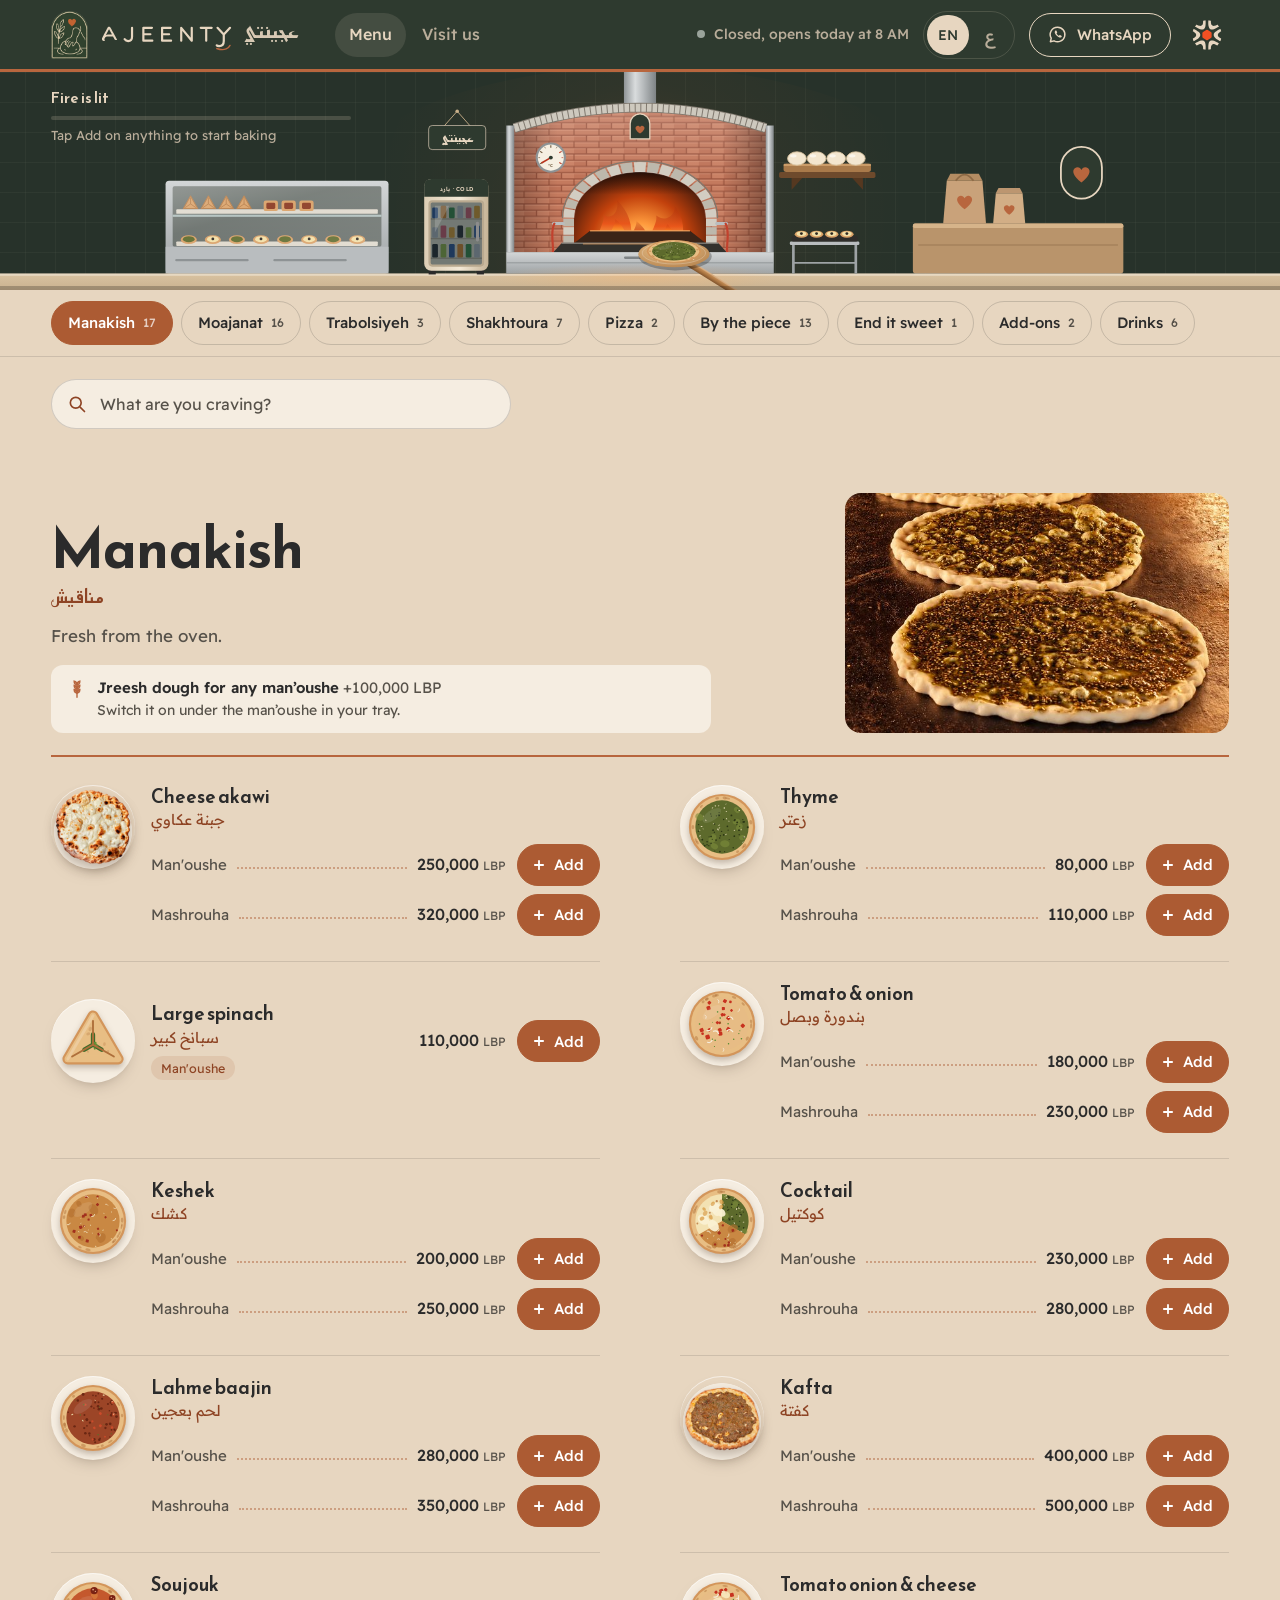
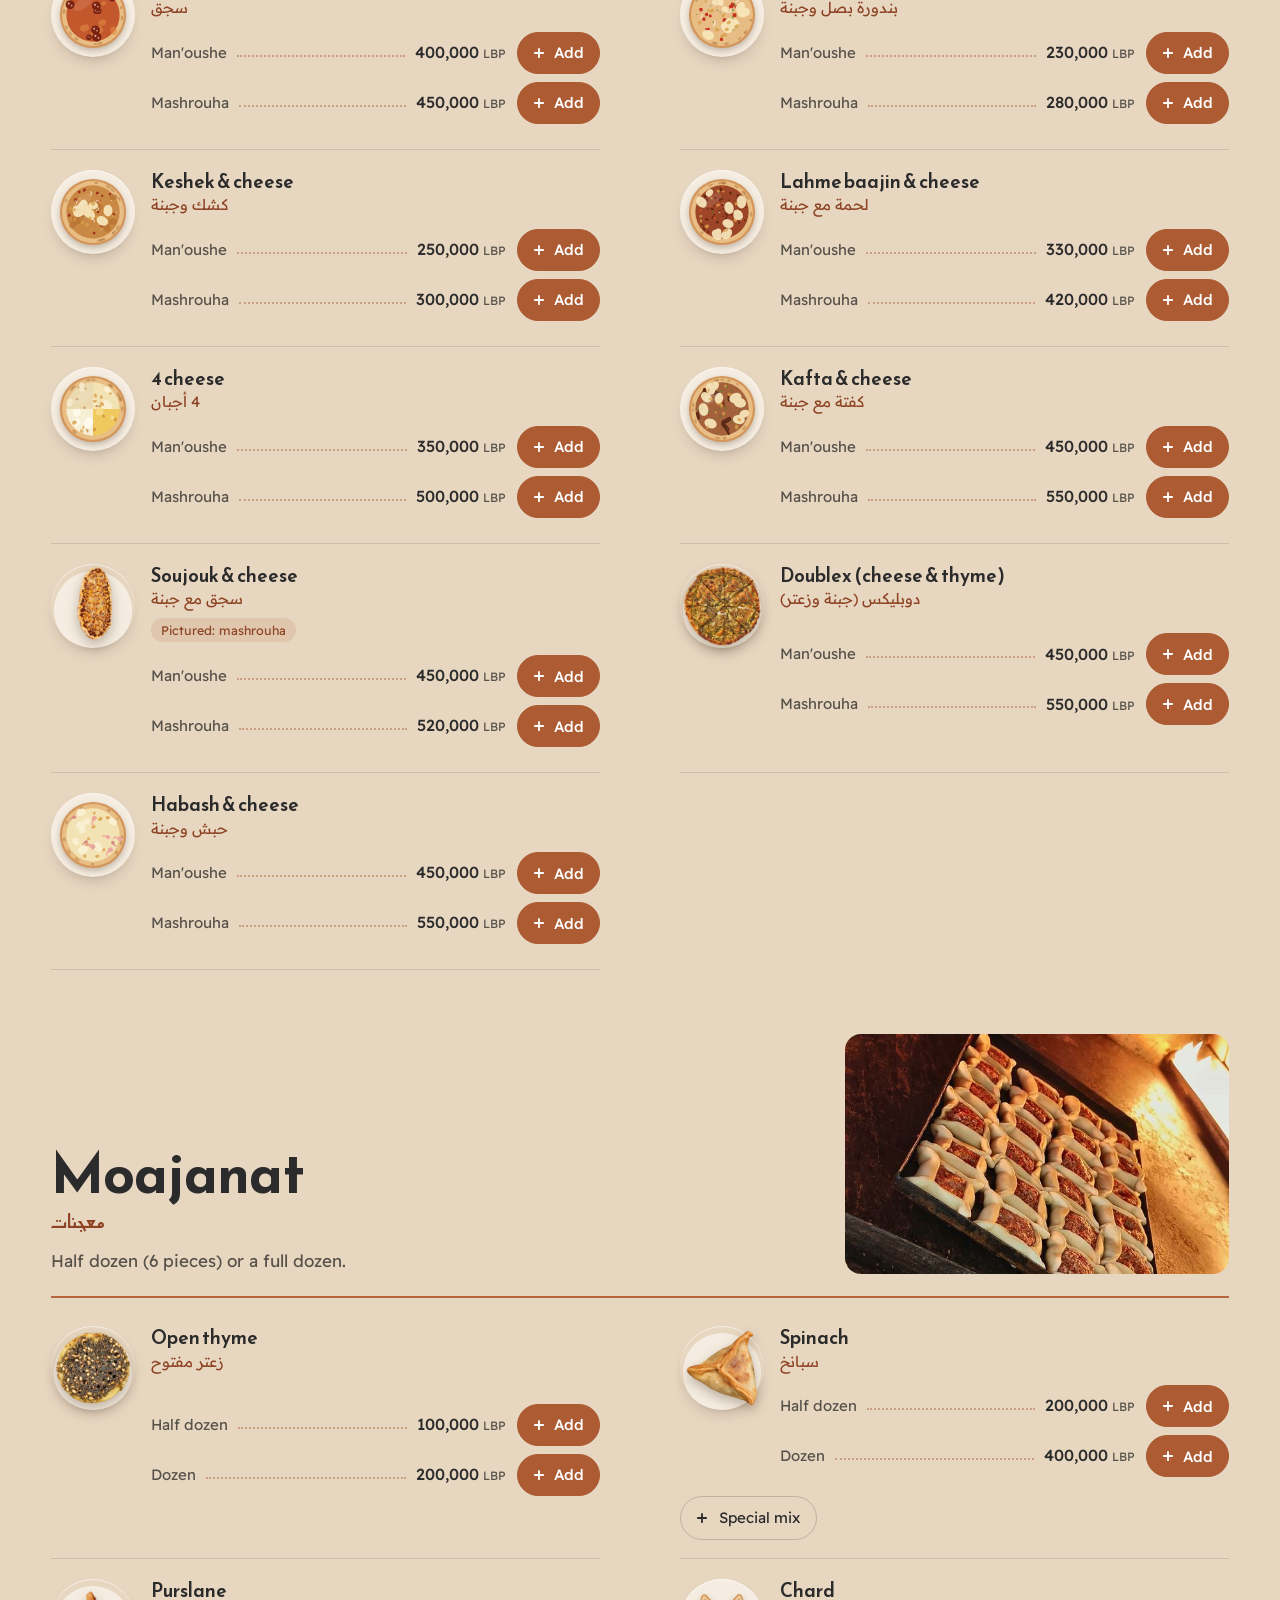
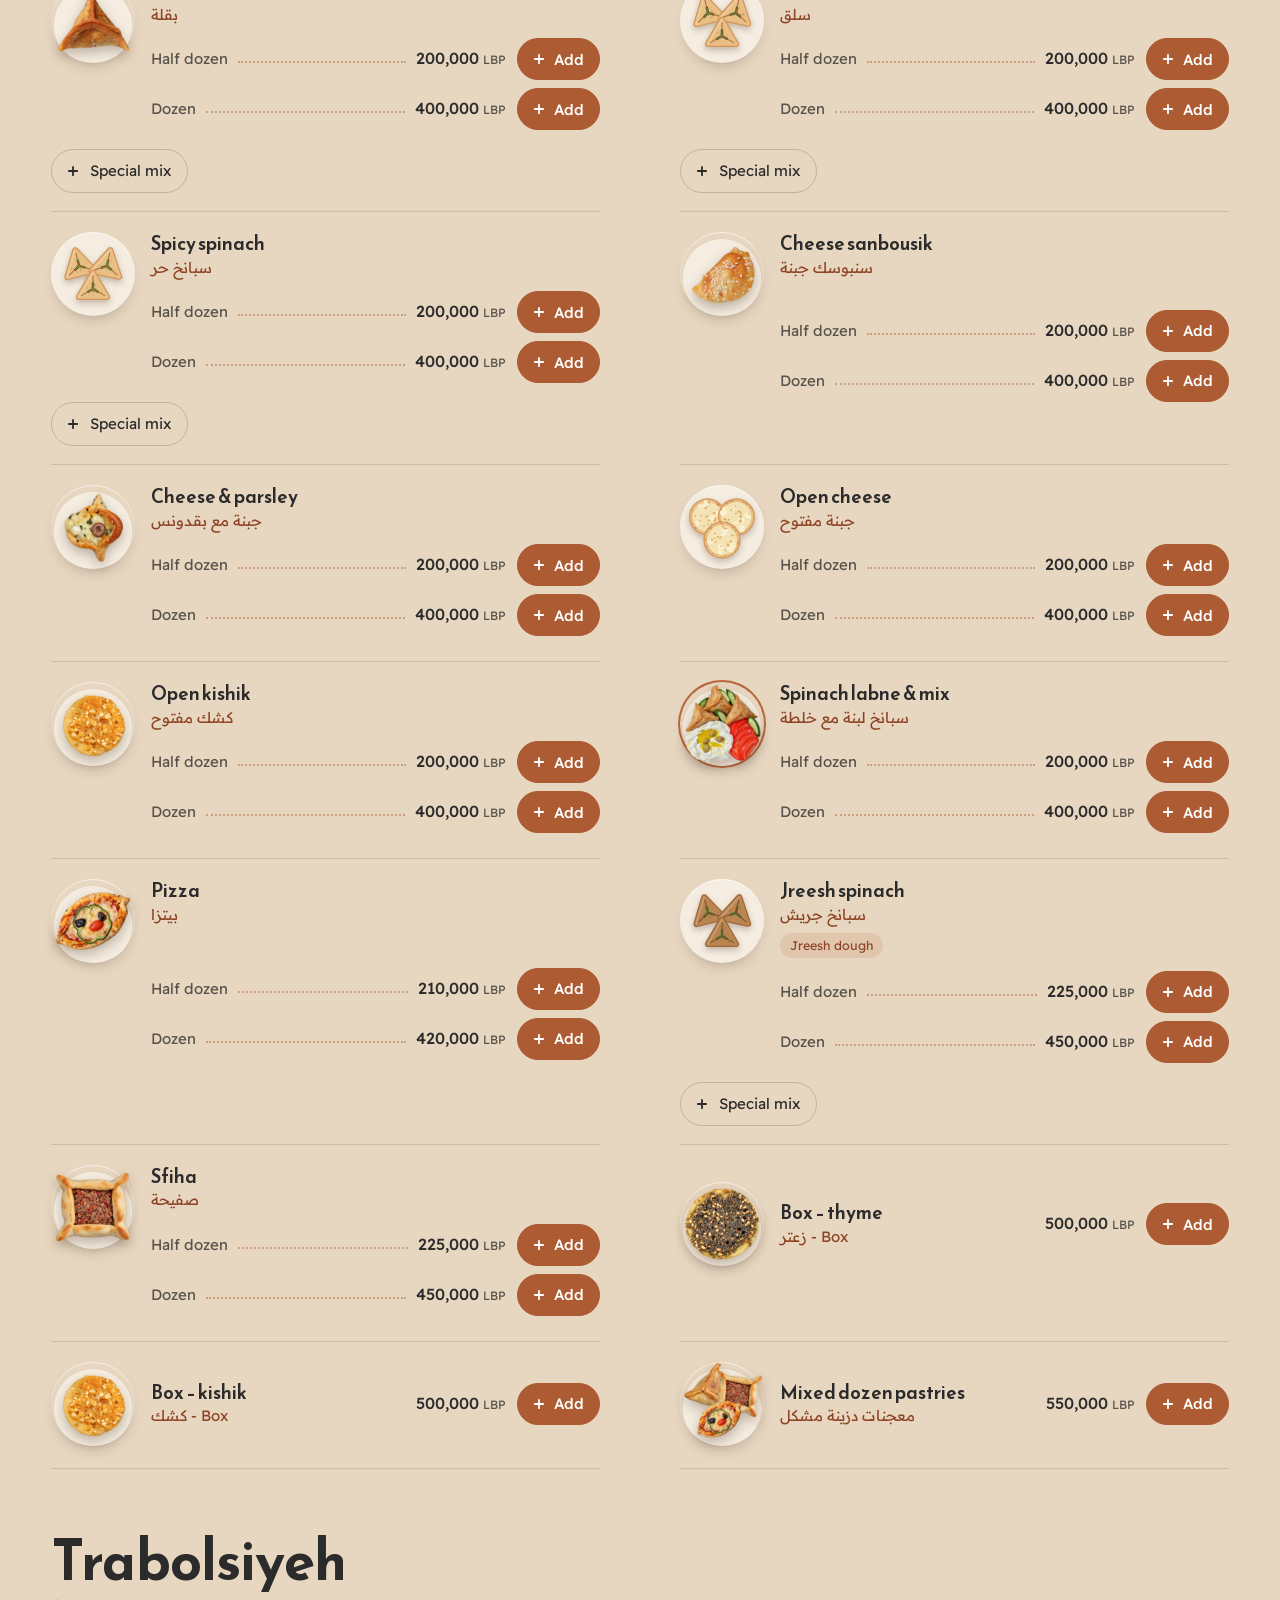
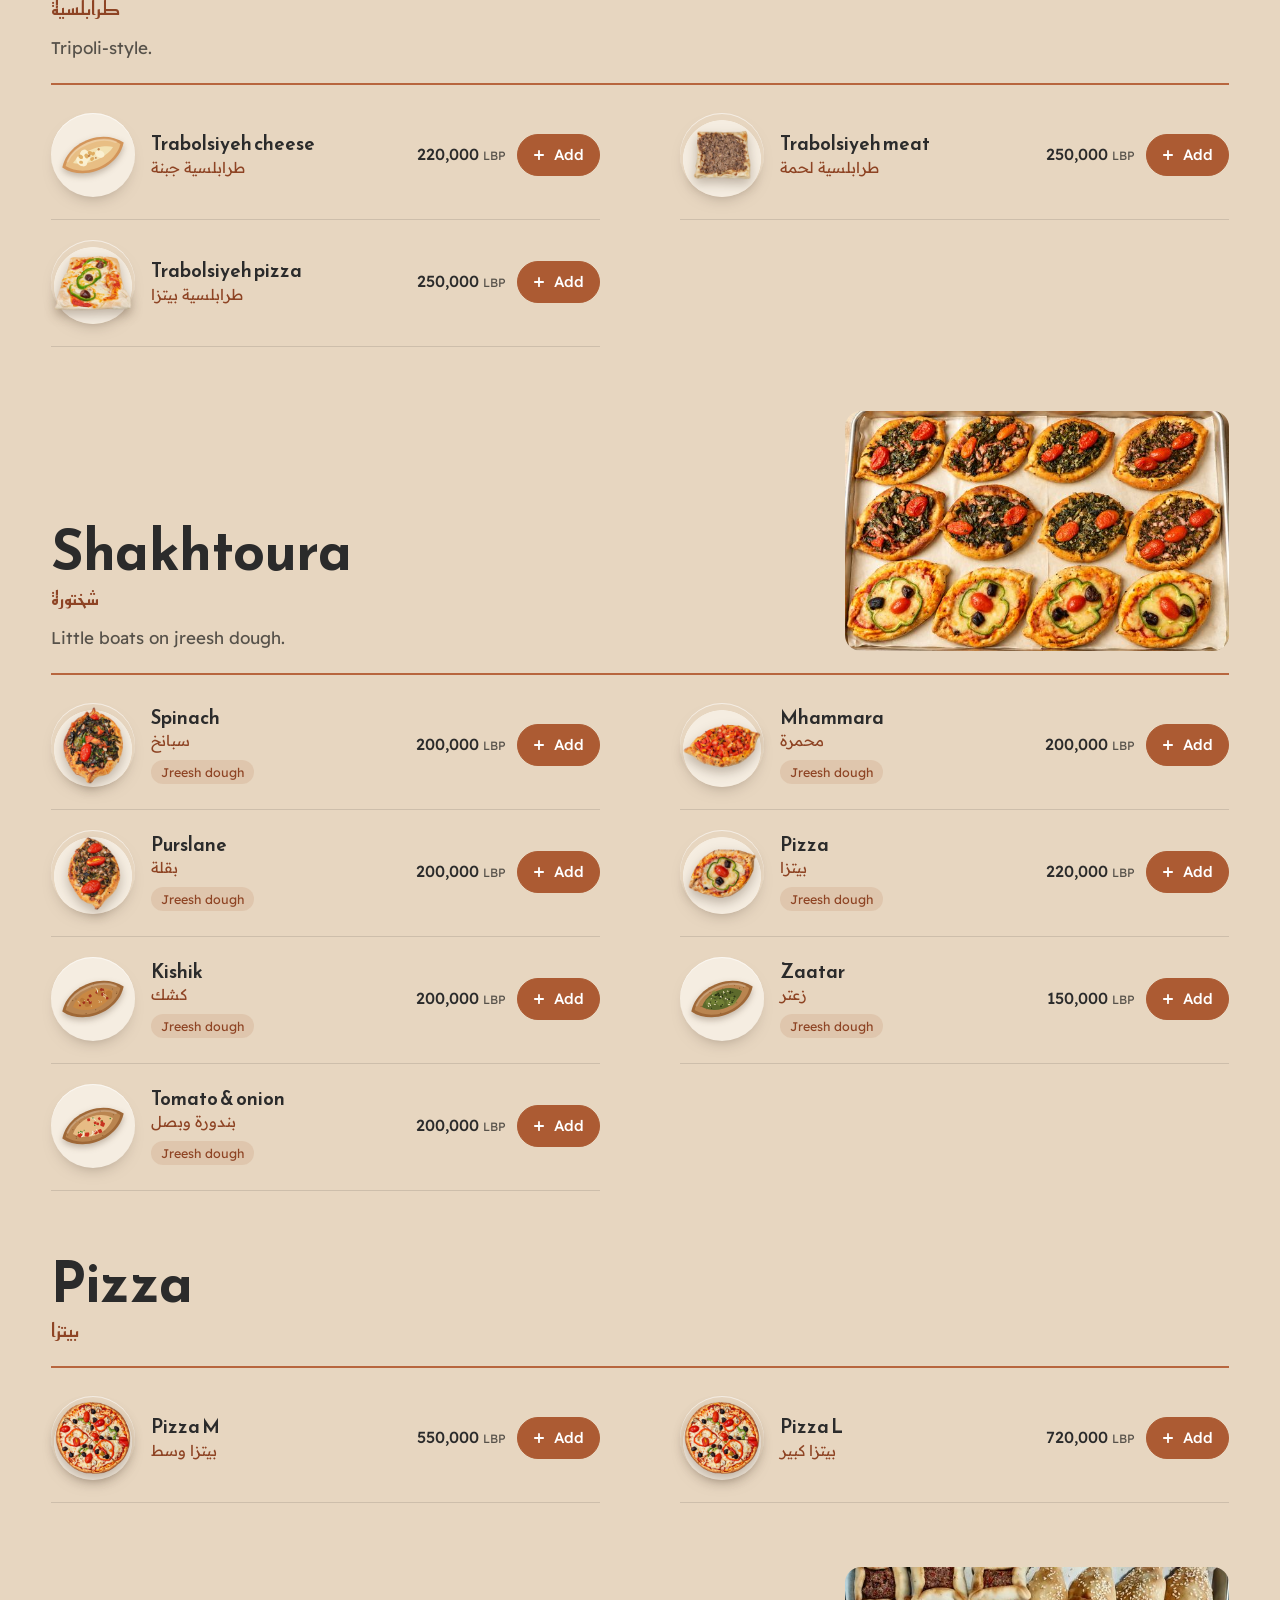
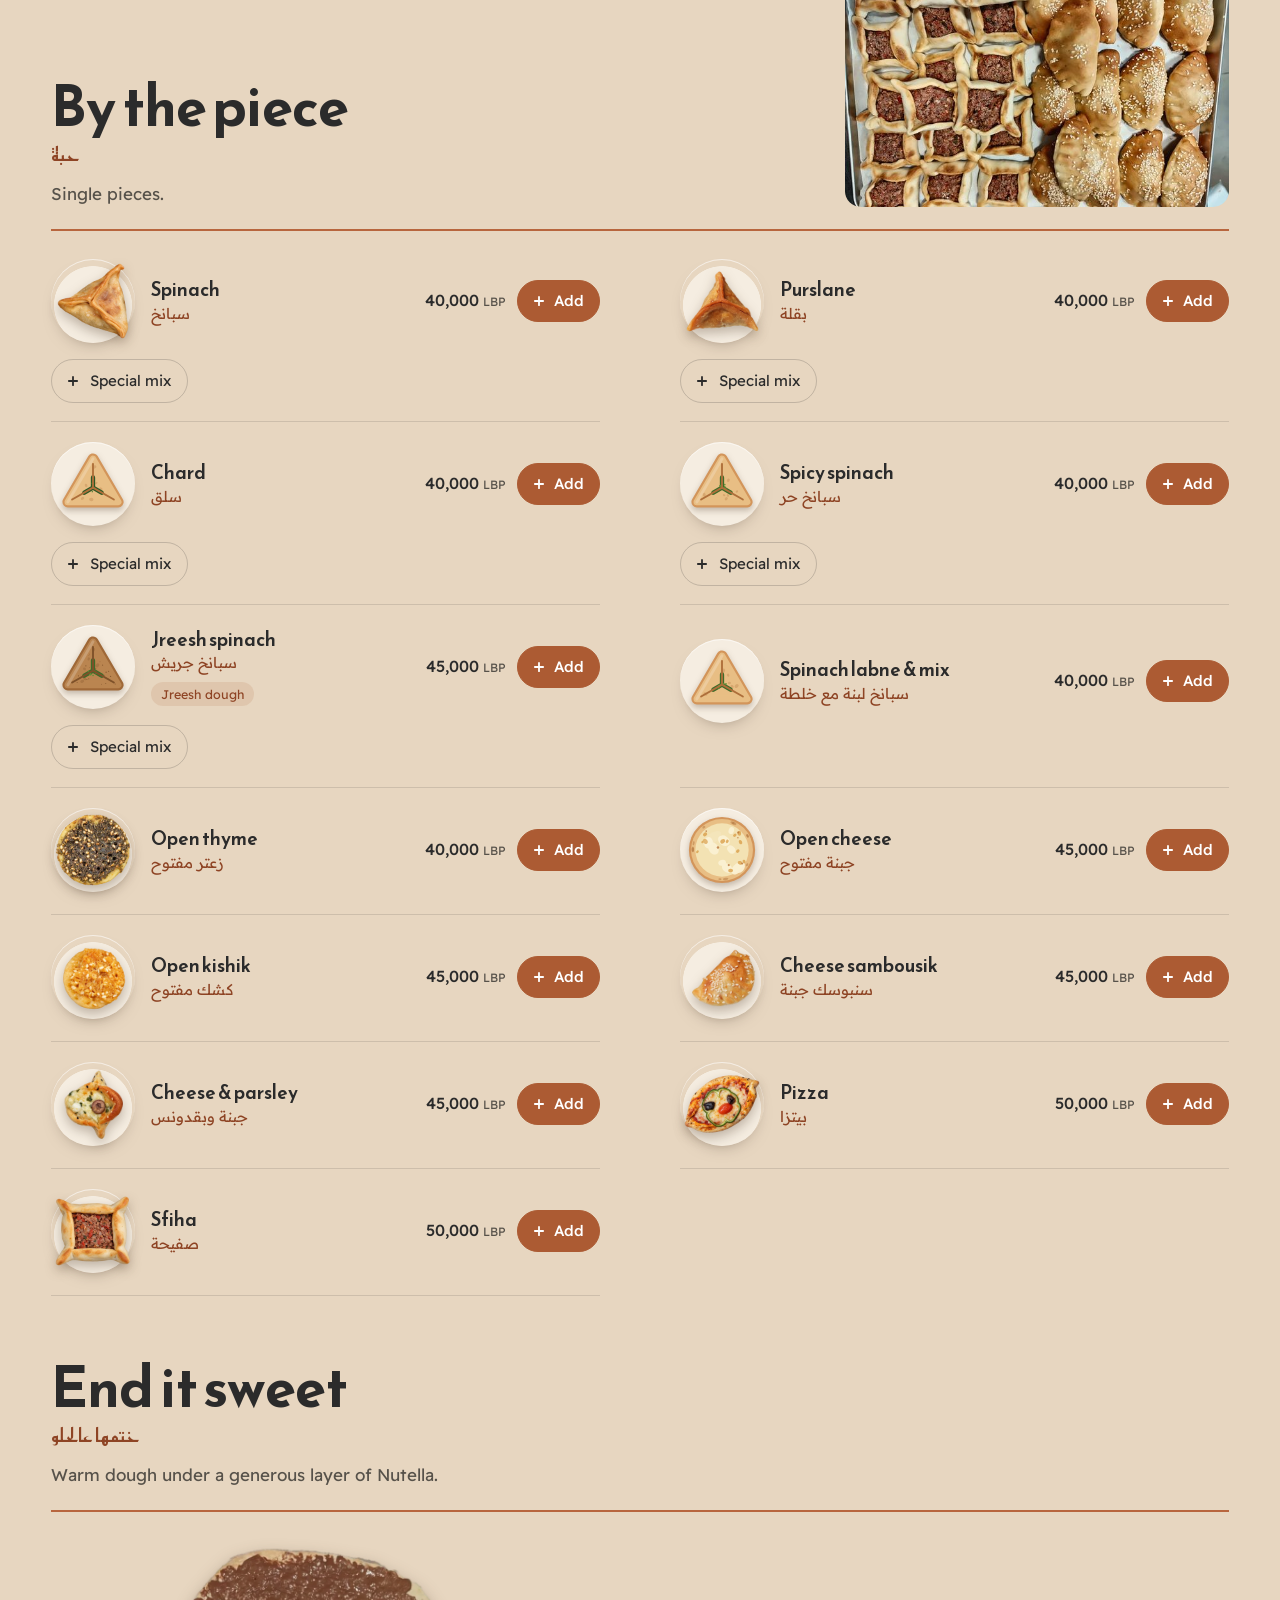
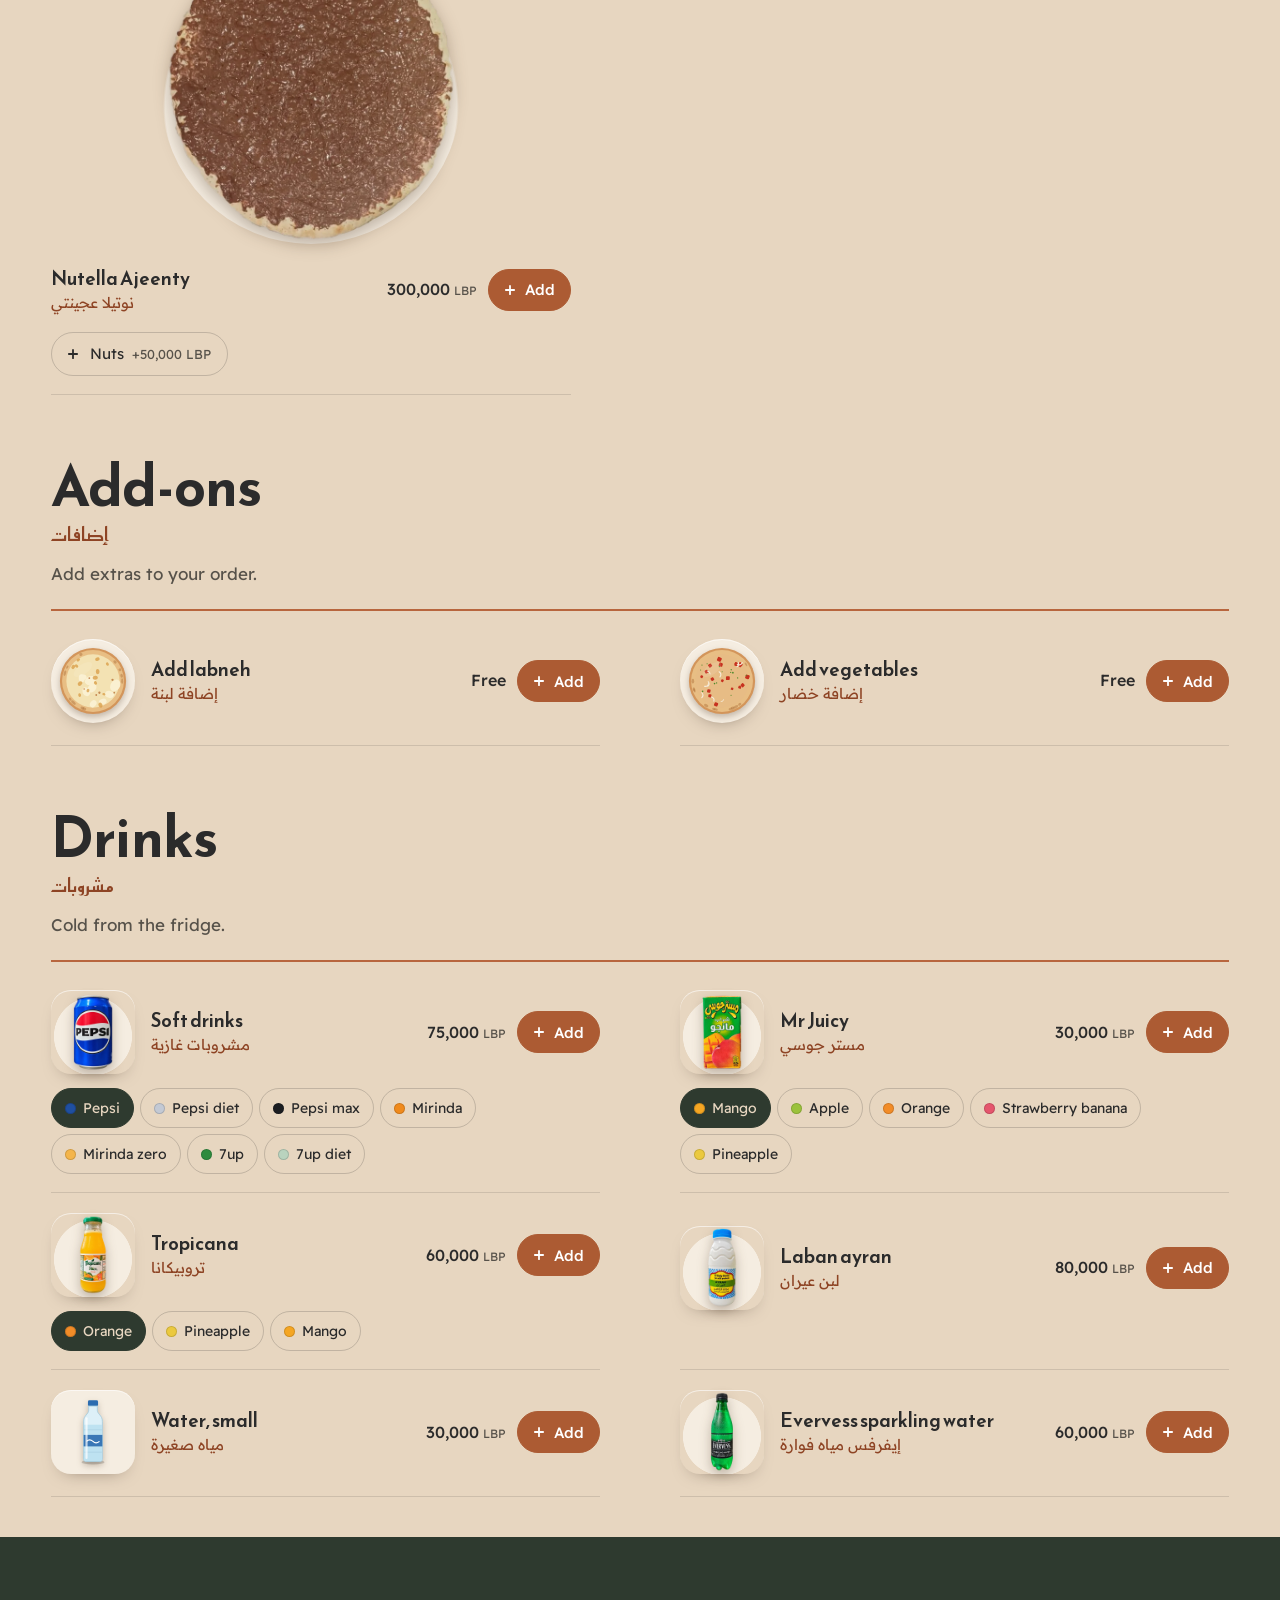
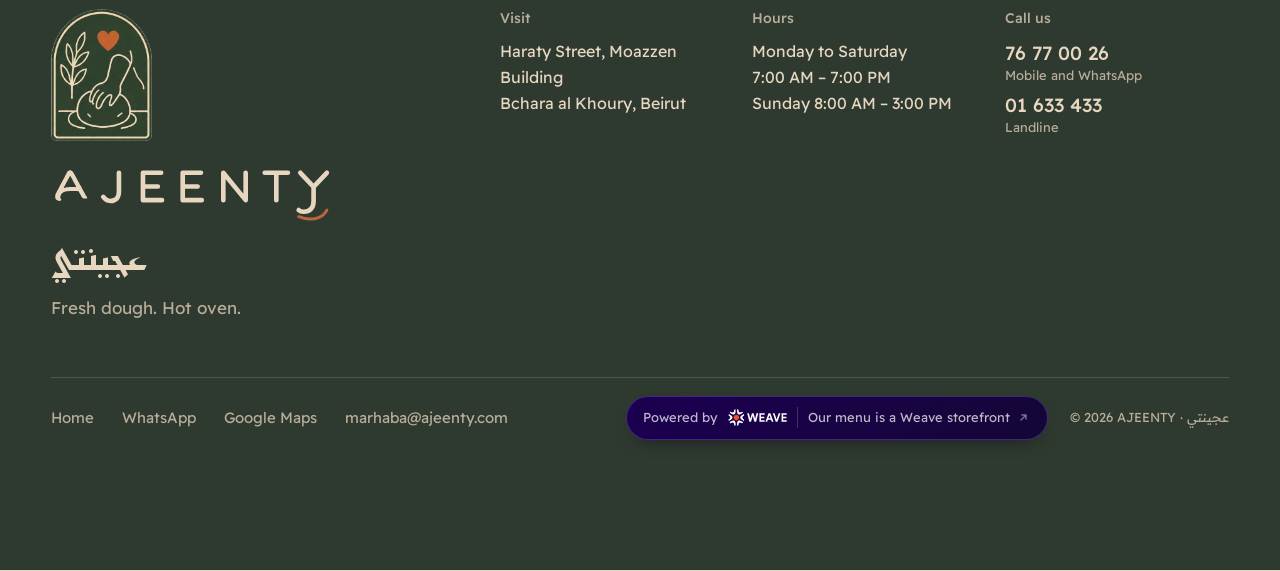
==== commit 59c4cabf: "adjusted prices for open thyme" ====
--- a/menu/index.html
+++ b/menu/index.html
@@ -33,7 +33,7 @@
 <link rel="preload" href="../fonts/reem-kufi-latin.woff2" as="font" type="font/woff2" crossorigin>
 <link rel="preload" href="../fonts/readex-pro-latin.woff2" as="font" type="font/woff2" crossorigin>
 <link rel="stylesheet" href="../assets/fonts.css">
-<script type="application/ld+json">{"@context":"https://schema.org","@type":"Menu","@id":"https://ajeenty.com/menu/#menu","name":"AJEENTY menu","alternateName":"منيو عجينتي","url":"https://ajeenty.com/menu/","inLanguage":["en","ar"],"hasMenuSection":[{"@type":"MenuSection","name":"Manakish","alternateName":"مناقيش","hasMenuItem":[{"@type":"MenuItem","name":"Thyme","alternateName":"زعتر","offers":[{"@type":"Offer","price":"80000","priceCurrency":"LBP","name":"Man'oushe"},{"@type":"Offer","price":"110000","priceCurrency":"LBP","name":"Mashrouha"}]},{"@type":"MenuItem","name":"Large spinach","alternateName":"سبانخ كبير","offers":{"@type":"Offer","price":"110000","priceCurrency":"LBP","name":"Man'oushe"}},{"@type":"MenuItem","name":"Tomato & onion","alternateName":"بندورة وبصل","offers":[{"@type":"Offer","price":"180000","priceCurrency":"LBP","name":"Man'oushe"},{"@type":"Offer","price":"230000","priceCurrency":"LBP","name":"Mashrouha"}]},{"@type":"MenuItem","name":"Keshek","alternateName":"كشك","offers":[{"@type":"Offer","price":"200000","priceCurrency":"LBP","name":"Man'oushe"},{"@type":"Offer","price":"250000","priceCurrency":"LBP","name":"Mashrouha"}]},{"@type":"MenuItem","name":"Cocktail","alternateName":"كوكتيل","offers":[{"@type":"Offer","price":"230000","priceCurrency":"LBP","name":"Man'oushe"},{"@type":"Offer","price":"280000","priceCurrency":"LBP","name":"Mashrouha"}]},{"@type":"MenuItem","name":"Lahme baajin","alternateName":"لحم بعجين","offers":[{"@type":"Offer","price":"280000","priceCurrency":"LBP","name":"Man'oushe"},{"@type":"Offer","price":"350000","priceCurrency":"LBP","name":"Mashrouha"}]},{"@type":"MenuItem","name":"Kafta","alternateName":"كفتة","offers":[{"@type":"Offer","price":"400000","priceCurrency":"LBP","name":"Man'oushe"},{"@type":"Offer","price":"500000","priceCurrency":"LBP","name":"Mashrouha"}]},{"@type":"MenuItem","name":"Soujouk","alternateName":"سجق","offers":[{"@type":"Offer","price":"400000","priceCurrency":"LBP","name":"Man'oushe"},{"@type":"Offer","price":"450000","priceCurrency":"LBP","name":"Mashrouha"}]},{"@type":"MenuItem","name":"Tomato onion & cheese","alternateName":"بندورة بصل وجبنة","offers":[{"@type":"Offer","price":"230000","priceCurrency":"LBP","name":"Man'oushe"},{"@type":"Offer","price":"280000","priceCurrency":"LBP","name":"Mashrouha"}]},{"@type":"MenuItem","name":"Cheese akawi","alternateName":"جبنة عكاوي","offers":[{"@type":"Offer","price":"250000","priceCurrency":"LBP","name":"Man'oushe"},{"@type":"Offer","price":"320000","priceCurrency":"LBP","name":"Mashrouha"}]},{"@type":"MenuItem","name":"Keshek & cheese","alternateName":"كشك وجبنة","offers":[{"@type":"Offer","price":"250000","priceCurrency":"LBP","name":"Man'oushe"},{"@type":"Offer","price":"300000","priceCurrency":"LBP","name":"Mashrouha"}]},{"@type":"MenuItem","name":"Lahme baajin & cheese","alternateName":"لحمة مع جبنة","offers":[{"@type":"Offer","price":"330000","priceCurrency":"LBP","name":"Man'oushe"},{"@type":"Offer","price":"420000","priceCurrency":"LBP","name":"Mashrouha"}]},{"@type":"MenuItem","name":"4 cheese","alternateName":"4 أجبان","offers":[{"@type":"Offer","price":"350000","priceCurrency":"LBP","name":"Man'oushe"},{"@type":"Offer","price":"500000","priceCurrency":"LBP","name":"Mashrouha"}]},{"@type":"MenuItem","name":"Kafta & cheese","alternateName":"كفتة مع جبنة","offers":[{"@type":"Offer","price":"450000","priceCurrency":"LBP","name":"Man'oushe"},{"@type":"Offer","price":"550000","priceCurrency":"LBP","name":"Mashrouha"}]},{"@type":"MenuItem","name":"Soujouk & cheese","alternateName":"سجق مع جبنة","offers":[{"@type":"Offer","price":"450000","priceCurrency":"LBP","name":"Man'oushe"},{"@type":"Offer","price":"520000","priceCurrency":"LBP","name":"Mashrouha"}]},{"@type":"MenuItem","name":"Doublex (cheese & thyme)","alternateName":"دوبليكس (جبنة وزعتر)","offers":[{"@type":"Offer","price":"450000","priceCurrency":"LBP","name":"Man'oushe"},{"@type":"Offer","price":"550000","priceCurrency":"LBP","name":"Mashrouha"}]},{"@type":"MenuItem","name":"Habash & cheese","alternateName":"حبش وجبنة","offers":[{"@type":"Offer","price":"450000","priceCurrency":"LBP","name":"Man'oushe"},{"@type":"Offer","price":"550000","priceCurrency":"LBP","name":"Mashrouha"}]}]},{"@type":"MenuSection","name":"Moajanat","alternateName":"معجنات","hasMenuItem":[{"@type":"MenuItem","name":"Open thyme","alternateName":"زعتر مفتوح","offers":[{"@type":"Offer","price":"100000","priceCurrency":"LBP","name":"Half dozen"},{"@type":"Offer","price":"200000","priceCurrency":"LBP","name":"Dozen"}]},{"@type":"MenuItem","name":"Spinach","alternateName":"سبانخ","offers":[{"@type":"Offer","price":"200000","priceCurrency":"LBP","name":"Half dozen"},{"@type":"Offer","price":"400000","priceCurrency":"LBP","name":"Dozen"}],"description":"Half dozen (6) or dozen. Optional: special mix (free)"},{"@type":"MenuItem","name":"Purslane","alternateName":"بقلة","offers":[{"@type":"Offer","price":"200000","priceCurrency":"LBP","name":"Half dozen"},{"@type":"Offer","price":"400000","priceCurrency":"LBP","name":"Dozen"}],"description":"Half dozen (6) or dozen. Optional: special mix (free)"},{"@type":"MenuItem","name":"Chard","alternateName":"سلق","offers":[{"@type":"Offer","price":"200000","priceCurrency":"LBP","name":"Half dozen"},{"@type":"Offer","price":"400000","priceCurrency":"LBP","name":"Dozen"}],"description":"Half dozen (6) or dozen. Optional: special mix (free)"},{"@type":"MenuItem","name":"Fresh thyme","alternateName":"زعتر أخضر","offers":[{"@type":"Offer","price":"200000","priceCurrency":"LBP","name":"Half dozen"},{"@type":"Offer","price":"400000","priceCurrency":"LBP","name":"Dozen"}]},{"@type":"MenuItem","name":"Spicy spinach","alternateName":"سبانخ حر","offers":[{"@type":"Offer","price":"200000","priceCurrency":"LBP","name":"Half dozen"},{"@type":"Offer","price":"400000","priceCurrency":"LBP","name":"Dozen"}],"description":"Half dozen (6) or dozen. Optional: special mix (free)"},{"@type":"MenuItem","name":"Cheese sanbousik","alternateName":"سنبوسك جبنة","offers":[{"@type":"Offer","price":"200000","priceCurrency":"LBP","name":"Half dozen"},{"@type":"Offer","price":"400000","priceCurrency":"LBP","name":"Dozen"}]},{"@type":"MenuItem","name":"Cheese & parsley","alternateName":"جبنة مع بقدونس","offers":[{"@type":"Offer","price":"200000","priceCurrency":"LBP","name":"Half dozen"},{"@type":"Offer","price":"400000","priceCurrency":"LBP","name":"Dozen"}]},{"@type":"MenuItem","name":"Open cheese","alternateName":"جبنة مفتوح","offers":[{"@type":"Offer","price":"200000","priceCurrency":"LBP","name":"Half dozen"},{"@type":"Offer","price":"400000","priceCurrency":"LBP","name":"Dozen"}]},{"@type":"MenuItem","name":"Open kishik","alternateName":"كشك مفتوح","offers":[{"@type":"Offer","price":"200000","priceCurrency":"LBP","name":"Half dozen"},{"@type":"Offer","price":"400000","priceCurrency":"LBP","name":"Dozen"}]},{"@type":"MenuItem","name":"Spinach labne & mix","alternateName":"سبانخ لبنة مع خلطة","offers":[{"@type":"Offer","price":"200000","priceCurrency":"LBP","name":"Half dozen"},{"@type":"Offer","price":"400000","priceCurrency":"LBP","name":"Dozen"}]},{"@type":"MenuItem","name":"Pizza","alternateName":"بيتزا","offers":[{"@type":"Offer","price":"210000","priceCurrency":"LBP","name":"Half dozen"},{"@type":"Offer","price":"420000","priceCurrency":"LBP","name":"Dozen"}]},{"@type":"MenuItem","name":"Jreesh spinach","alternateName":"سبانخ جريش","offers":[{"@type":"Offer","price":"225000","priceCurrency":"LBP","name":"Half dozen"},{"@type":"Offer","price":"450000","priceCurrency":"LBP","name":"Dozen"}],"description":"Half dozen (6) or dozen. Optional: special mix (free)"},{"@type":"MenuItem","name":"Sfiha","alternateName":"صفيحة","offers":[{"@type":"Offer","price":"225000","priceCurrency":"LBP","name":"Half dozen"},{"@type":"Offer","price":"450000","priceCurrency":"LBP","name":"Dozen"}]},{"@type":"MenuItem","name":"Box – thyme","alternateName":"Box - زعتر","offers":{"@type":"Offer","price":"500000","priceCurrency":"LBP"}},{"@type":"MenuItem","name":"Box – kishik","alternateName":"Box - كشك","offers":{"@type":"Offer","price":"500000","priceCurrency":"LBP"}},{"@type":"MenuItem","name":"Mixed dozen pastries","alternateName":"معجنات دزينة مشكل","offers":{"@type":"Offer","price":"550000","priceCurrency":"LBP"}}]},{"@type":"MenuSection","name":"Trabolsiyeh","alternateName":"طرابلسية","hasMenuItem":[{"@type":"MenuItem","name":"Trabolsiyeh cheese","alternateName":"طرابلسية جبنة","offers":{"@type":"Offer","price":"220000","priceCurrency":"LBP"}},{"@type":"MenuItem","name":"Trabolsiyeh meat","alternateName":"طرابلسية لحمة","offers":{"@type":"Offer","price":"250000","priceCurrency":"LBP"}},{"@type":"MenuItem","name":"Trabolsiyeh pizza","alternateName":"طرابلسية بيتزا","offers":{"@type":"Offer","price":"250000","priceCurrency":"LBP"}}]},{"@type":"MenuSection","name":"Shakhtoura","alternateName":"شختورة","hasMenuItem":[{"@type":"MenuItem","name":"Spinach","alternateName":"سبانخ","offers":{"@type":"Offer","price":"200000","priceCurrency":"LBP"}},{"@type":"MenuItem","name":"Mhammara","alternateName":"محمرة","offers":{"@type":"Offer","price":"200000","priceCurrency":"LBP"}},{"@type":"MenuItem","name":"Purslane","alternateName":"بقلة","offers":{"@type":"Offer","price":"200000","priceCurrency":"LBP"}},{"@type":"MenuItem","name":"Pizza","alternateName":"بيتزا","offers":{"@type":"Offer","price":"220000","priceCurrency":"LBP"}},{"@type":"MenuItem","name":"Kishik","alternateName":"كشك","offers":{"@type":"Offer","price":"200000","priceCurrency":"LBP"}},{"@type":"MenuItem","name":"Zaatar","alternateName":"زعتر","offers":{"@type":"Offer","price":"150000","priceCurrency":"LBP"}},{"@type":"MenuItem","name":"Tomato & onion","alternateName":"بندورة وبصل","offers":{"@type":"Offer","price":"200000","priceCurrency":"LBP"}}]},{"@type":"MenuSection","name":"Pizza","alternateName":"بيتزا","hasMenuItem":[{"@type":"MenuItem","name":"Pizza M","alternateName":"بيتزا وسط","offers":{"@type":"Offer","price":"550000","priceCurrency":"LBP"}},{"@type":"MenuItem","name":"Pizza L","alternateName":"بيتزا كبير","offers":{"@type":"Offer","price":"720000","priceCurrency":"LBP"}}]},{"@type":"MenuSection","name":"By the piece","alternateName":"حبة","hasMenuItem":[{"@type":"MenuItem","name":"Spinach","alternateName":"سبانخ","offers":{"@type":"Offer","price":"40000","priceCurrency":"LBP"},"description":"Pastry — 1 piece. Optional: special mix (free)"},{"@type":"MenuItem","name":"Purslane","alternateName":"بقلة","offers":{"@type":"Offer","price":"40000","priceCurrency":"LBP"},"description":"Pastry — 1 piece. Optional: special mix (free)"},{"@type":"MenuItem","name":"Chard","alternateName":"سلق","offers":{"@type":"Offer","price":"40000","priceCurrency":"LBP"},"description":"Pastry — 1 piece. Optional: special mix (free)"},{"@type":"MenuItem","name":"Spicy spinach","alternateName":"سبانخ حر","offers":{"@type":"Offer","price":"40000","priceCurrency":"LBP"},"description":"Pastry — 1 piece. Optional: special mix (free)"},{"@type":"MenuItem","name":"Jreesh spinach","alternateName":"سبانخ جريش","offers":{"@type":"Offer","price":"45000","priceCurrency":"LBP"},"description":"Pastry — 1 piece. Optional: special mix (free)"},{"@type":"MenuItem","name":"Spinach labne & mix","alternateName":"سبانخ لبنة مع خلطة","offers":{"@type":"Offer","price":"40000","priceCurrency":"LBP"},"description":"Pastry — 1 piece"},{"@type":"MenuItem","name":"Fresh thyme","alternateName":"زعتر أخضر","offers":{"@type":"Offer","price":"40000","priceCurrency":"LBP"},"description":"Pastry — 1 piece"},{"@type":"MenuItem","name":"Open thyme","alternateName":"زعتر مفتوح","offers":{"@type":"Offer","price":"30000","priceCurrency":"LBP"},"description":"Pastry — 1 piece"},{"@type":"MenuItem","name":"Open cheese","alternateName":"جبنة مفتوح","offers":{"@type":"Offer","price":"45000","priceCurrency":"LBP"},"description":"Pastry — 1 piece"},{"@type":"MenuItem","name":"Open kishik","alternateName":"كشك مفتوح","offers":{"@type":"Offer","price":"45000","priceCurrency":"LBP"},"description":"Pastry — 1 piece"},{"@type":"MenuItem","name":"Cheese sambousik","alternateName":"سنبوسك جبنة","offers":{"@type":"Offer","price":"45000","priceCurrency":"LBP"},"description":"Pastry — 1 piece"},{"@type":"MenuItem","name":"Cheese & parsley","alternateName":"جبنة وبقدونس","offers":{"@type":"Offer","price":"45000","priceCurrency":"LBP"},"description":"Pastry — 1 piece"},{"@type":"MenuItem","name":"Pizza","alternateName":"بيتزا","offers":{"@type":"Offer","price":"50000","priceCurrency":"LBP"},"description":"Pastry — 1 piece"},{"@type":"MenuItem","name":"Sfiha","alternateName":"صفيحة","offers":{"@type":"Offer","price":"50000","priceCurrency":"LBP"},"description":"Pastry — 1 piece"}]},{"@type":"MenuSection","name":"End it sweet","alternateName":"ختمها عالحلو","hasMenuItem":[{"@type":"MenuItem","name":"Nutella Ajeenty","alternateName":"نوتيلا عجينتي","description":"Nutella man'oushe. Add nuts for 50,000 LBP.","offers":{"@type":"Offer","price":"300000","priceCurrency":"LBP"}}]},{"@type":"MenuSection","name":"Add-ons","alternateName":"إضافات","hasMenuItem":[{"@type":"MenuItem","name":"Add labneh","alternateName":"إضافة لبنة","description":"Add-on","offers":{"@type":"Offer","price":"0","priceCurrency":"LBP"}},{"@type":"MenuItem","name":"Add vegetables","alternateName":"إضافة خضار","description":"Add-on","offers":{"@type":"Offer","price":"0","priceCurrency":"LBP"}}]},{"@type":"MenuSection","name":"Drinks","alternateName":"مشروبات","hasMenuItem":[{"@type":"MenuItem","name":"Soft drinks","alternateName":"مشروبات غازية","offers":{"@type":"Offer","price":"75000","priceCurrency":"LBP"},"description":"Flavors: Pepsi, Pepsi diet, Pepsi max, Mirinda, Mirinda zero, 7up, 7up diet"},{"@type":"MenuItem","name":"Mr Juicy","alternateName":"مستر جوسي","offers":{"@type":"Offer","price":"30000","priceCurrency":"LBP"},"description":"Flavors: Mango, Apple, Orange, Strawberry banana, Pineapple"},{"@type":"MenuItem","name":"Tropicana","alternateName":"تروبيكانا","offers":{"@type":"Offer","price":"60000","priceCurrency":"LBP"},"description":"Flavors: Orange, Pineapple, Mango"},{"@type":"MenuItem","name":"Laban ayran","alternateName":"لبن عيران","offers":{"@type":"Offer","price":"80000","priceCurrency":"LBP"}},{"@type":"MenuItem","name":"Water, small","alternateName":"مياه صغيرة","offers":{"@type":"Offer","price":"30000","priceCurrency":"LBP"}},{"@type":"MenuItem","name":"Evervess sparkling water","alternateName":"إيفرفس مياه فوارة","offers":{"@type":"Offer","price":"60000","priceCurrency":"LBP"}}]}]}</script>
+<script type="application/ld+json">{"@context":"https://schema.org","@type":"Menu","@id":"https://ajeenty.com/menu/#menu","name":"AJEENTY menu","alternateName":"منيو عجينتي","url":"https://ajeenty.com/menu/","inLanguage":["en","ar"],"hasMenuSection":[{"@type":"MenuSection","name":"Manakish","alternateName":"مناقيش","hasMenuItem":[{"@type":"MenuItem","name":"Thyme","alternateName":"زعتر","offers":[{"@type":"Offer","price":"80000","priceCurrency":"LBP","name":"Man'oushe"},{"@type":"Offer","price":"110000","priceCurrency":"LBP","name":"Mashrouha"}]},{"@type":"MenuItem","name":"Large spinach","alternateName":"سبانخ كبير","offers":{"@type":"Offer","price":"110000","priceCurrency":"LBP","name":"Man'oushe"}},{"@type":"MenuItem","name":"Tomato & onion","alternateName":"بندورة وبصل","offers":[{"@type":"Offer","price":"180000","priceCurrency":"LBP","name":"Man'oushe"},{"@type":"Offer","price":"230000","priceCurrency":"LBP","name":"Mashrouha"}]},{"@type":"MenuItem","name":"Keshek","alternateName":"كشك","offers":[{"@type":"Offer","price":"200000","priceCurrency":"LBP","name":"Man'oushe"},{"@type":"Offer","price":"250000","priceCurrency":"LBP","name":"Mashrouha"}]},{"@type":"MenuItem","name":"Cocktail","alternateName":"كوكتيل","offers":[{"@type":"Offer","price":"230000","priceCurrency":"LBP","name":"Man'oushe"},{"@type":"Offer","price":"280000","priceCurrency":"LBP","name":"Mashrouha"}]},{"@type":"MenuItem","name":"Lahme baajin","alternateName":"لحم بعجين","offers":[{"@type":"Offer","price":"280000","priceCurrency":"LBP","name":"Man'oushe"},{"@type":"Offer","price":"350000","priceCurrency":"LBP","name":"Mashrouha"}]},{"@type":"MenuItem","name":"Kafta","alternateName":"كفتة","offers":[{"@type":"Offer","price":"400000","priceCurrency":"LBP","name":"Man'oushe"},{"@type":"Offer","price":"500000","priceCurrency":"LBP","name":"Mashrouha"}]},{"@type":"MenuItem","name":"Soujouk","alternateName":"سجق","offers":[{"@type":"Offer","price":"400000","priceCurrency":"LBP","name":"Man'oushe"},{"@type":"Offer","price":"450000","priceCurrency":"LBP","name":"Mashrouha"}]},{"@type":"MenuItem","name":"Tomato onion & cheese","alternateName":"بندورة بصل وجبنة","offers":[{"@type":"Offer","price":"230000","priceCurrency":"LBP","name":"Man'oushe"},{"@type":"Offer","price":"280000","priceCurrency":"LBP","name":"Mashrouha"}]},{"@type":"MenuItem","name":"Cheese akawi","alternateName":"جبنة عكاوي","offers":[{"@type":"Offer","price":"250000","priceCurrency":"LBP","name":"Man'oushe"},{"@type":"Offer","price":"320000","priceCurrency":"LBP","name":"Mashrouha"}]},{"@type":"MenuItem","name":"Keshek & cheese","alternateName":"كشك وجبنة","offers":[{"@type":"Offer","price":"250000","priceCurrency":"LBP","name":"Man'oushe"},{"@type":"Offer","price":"300000","priceCurrency":"LBP","name":"Mashrouha"}]},{"@type":"MenuItem","name":"Lahme baajin & cheese","alternateName":"لحمة مع جبنة","offers":[{"@type":"Offer","price":"330000","priceCurrency":"LBP","name":"Man'oushe"},{"@type":"Offer","price":"420000","priceCurrency":"LBP","name":"Mashrouha"}]},{"@type":"MenuItem","name":"4 cheese","alternateName":"4 أجبان","offers":[{"@type":"Offer","price":"350000","priceCurrency":"LBP","name":"Man'oushe"},{"@type":"Offer","price":"500000","priceCurrency":"LBP","name":"Mashrouha"}]},{"@type":"MenuItem","name":"Kafta & cheese","alternateName":"كفتة مع جبنة","offers":[{"@type":"Offer","price":"450000","priceCurrency":"LBP","name":"Man'oushe"},{"@type":"Offer","price":"550000","priceCurrency":"LBP","name":"Mashrouha"}]},{"@type":"MenuItem","name":"Soujouk & cheese","alternateName":"سجق مع جبنة","offers":[{"@type":"Offer","price":"450000","priceCurrency":"LBP","name":"Man'oushe"},{"@type":"Offer","price":"520000","priceCurrency":"LBP","name":"Mashrouha"}]},{"@type":"MenuItem","name":"Doublex (cheese & thyme)","alternateName":"دوبليكس (جبنة وزعتر)","offers":[{"@type":"Offer","price":"450000","priceCurrency":"LBP","name":"Man'oushe"},{"@type":"Offer","price":"550000","priceCurrency":"LBP","name":"Mashrouha"}]},{"@type":"MenuItem","name":"Habash & cheese","alternateName":"حبش وجبنة","offers":[{"@type":"Offer","price":"450000","priceCurrency":"LBP","name":"Man'oushe"},{"@type":"Offer","price":"550000","priceCurrency":"LBP","name":"Mashrouha"}]}]},{"@type":"MenuSection","name":"Moajanat","alternateName":"معجنات","hasMenuItem":[{"@type":"MenuItem","name":"Open thyme","alternateName":"زعتر مفتوح","offers":[{"@type":"Offer","price":"100000","priceCurrency":"LBP","name":"Half dozen"},{"@type":"Offer","price":"200000","priceCurrency":"LBP","name":"Dozen"}]},{"@type":"MenuItem","name":"Spinach","alternateName":"سبانخ","offers":[{"@type":"Offer","price":"200000","priceCurrency":"LBP","name":"Half dozen"},{"@type":"Offer","price":"400000","priceCurrency":"LBP","name":"Dozen"}],"description":"Half dozen (6) or dozen. Optional: special mix (free)"},{"@type":"MenuItem","name":"Purslane","alternateName":"بقلة","offers":[{"@type":"Offer","price":"200000","priceCurrency":"LBP","name":"Half dozen"},{"@type":"Offer","price":"400000","priceCurrency":"LBP","name":"Dozen"}],"description":"Half dozen (6) or dozen. Optional: special mix (free)"},{"@type":"MenuItem","name":"Chard","alternateName":"سلق","offers":[{"@type":"Offer","price":"200000","priceCurrency":"LBP","name":"Half dozen"},{"@type":"Offer","price":"400000","priceCurrency":"LBP","name":"Dozen"}],"description":"Half dozen (6) or dozen. Optional: special mix (free)"},{"@type":"MenuItem","name":"Spicy spinach","alternateName":"سبانخ حر","offers":[{"@type":"Offer","price":"200000","priceCurrency":"LBP","name":"Half dozen"},{"@type":"Offer","price":"400000","priceCurrency":"LBP","name":"Dozen"}],"description":"Half dozen (6) or dozen. Optional: special mix (free)"},{"@type":"MenuItem","name":"Cheese sanbousik","alternateName":"سنبوسك جبنة","offers":[{"@type":"Offer","price":"200000","priceCurrency":"LBP","name":"Half dozen"},{"@type":"Offer","price":"400000","priceCurrency":"LBP","name":"Dozen"}]},{"@type":"MenuItem","name":"Cheese & parsley","alternateName":"جبنة مع بقدونس","offers":[{"@type":"Offer","price":"200000","priceCurrency":"LBP","name":"Half dozen"},{"@type":"Offer","price":"400000","priceCurrency":"LBP","name":"Dozen"}]},{"@type":"MenuItem","name":"Open cheese","alternateName":"جبنة مفتوح","offers":[{"@type":"Offer","price":"200000","priceCurrency":"LBP","name":"Half dozen"},{"@type":"Offer","price":"400000","priceCurrency":"LBP","name":"Dozen"}]},{"@type":"MenuItem","name":"Open kishik","alternateName":"كشك مفتوح","offers":[{"@type":"Offer","price":"200000","priceCurrency":"LBP","name":"Half dozen"},{"@type":"Offer","price":"400000","priceCurrency":"LBP","name":"Dozen"}]},{"@type":"MenuItem","name":"Spinach labne & mix","alternateName":"سبانخ لبنة مع خلطة","offers":[{"@type":"Offer","price":"200000","priceCurrency":"LBP","name":"Half dozen"},{"@type":"Offer","price":"400000","priceCurrency":"LBP","name":"Dozen"}]},{"@type":"MenuItem","name":"Pizza","alternateName":"بيتزا","offers":[{"@type":"Offer","price":"210000","priceCurrency":"LBP","name":"Half dozen"},{"@type":"Offer","price":"420000","priceCurrency":"LBP","name":"Dozen"}]},{"@type":"MenuItem","name":"Jreesh spinach","alternateName":"سبانخ جريش","offers":[{"@type":"Offer","price":"225000","priceCurrency":"LBP","name":"Half dozen"},{"@type":"Offer","price":"450000","priceCurrency":"LBP","name":"Dozen"}],"description":"Half dozen (6) or dozen. Optional: special mix (free)"},{"@type":"MenuItem","name":"Sfiha","alternateName":"صفيحة","offers":[{"@type":"Offer","price":"225000","priceCurrency":"LBP","name":"Half dozen"},{"@type":"Offer","price":"450000","priceCurrency":"LBP","name":"Dozen"}]},{"@type":"MenuItem","name":"Box – thyme","alternateName":"Box - زعتر","offers":{"@type":"Offer","price":"500000","priceCurrency":"LBP"}},{"@type":"MenuItem","name":"Box – kishik","alternateName":"Box - كشك","offers":{"@type":"Offer","price":"500000","priceCurrency":"LBP"}},{"@type":"MenuItem","name":"Mixed dozen pastries","alternateName":"معجنات دزينة مشكل","offers":{"@type":"Offer","price":"550000","priceCurrency":"LBP"}}]},{"@type":"MenuSection","name":"Trabolsiyeh","alternateName":"طرابلسية","hasMenuItem":[{"@type":"MenuItem","name":"Trabolsiyeh cheese","alternateName":"طرابلسية جبنة","offers":{"@type":"Offer","price":"220000","priceCurrency":"LBP"}},{"@type":"MenuItem","name":"Trabolsiyeh meat","alternateName":"طرابلسية لحمة","offers":{"@type":"Offer","price":"250000","priceCurrency":"LBP"}},{"@type":"MenuItem","name":"Trabolsiyeh pizza","alternateName":"طرابلسية بيتزا","offers":{"@type":"Offer","price":"250000","priceCurrency":"LBP"}}]},{"@type":"MenuSection","name":"Shakhtoura","alternateName":"شختورة","hasMenuItem":[{"@type":"MenuItem","name":"Spinach","alternateName":"سبانخ","offers":{"@type":"Offer","price":"200000","priceCurrency":"LBP"}},{"@type":"MenuItem","name":"Mhammara","alternateName":"محمرة","offers":{"@type":"Offer","price":"200000","priceCurrency":"LBP"}},{"@type":"MenuItem","name":"Purslane","alternateName":"بقلة","offers":{"@type":"Offer","price":"200000","priceCurrency":"LBP"}},{"@type":"MenuItem","name":"Pizza","alternateName":"بيتزا","offers":{"@type":"Offer","price":"220000","priceCurrency":"LBP"}},{"@type":"MenuItem","name":"Kishik","alternateName":"كشك","offers":{"@type":"Offer","price":"200000","priceCurrency":"LBP"}},{"@type":"MenuItem","name":"Zaatar","alternateName":"زعتر","offers":{"@type":"Offer","price":"150000","priceCurrency":"LBP"}},{"@type":"MenuItem","name":"Tomato & onion","alternateName":"بندورة وبصل","offers":{"@type":"Offer","price":"200000","priceCurrency":"LBP"}}]},{"@type":"MenuSection","name":"Pizza","alternateName":"بيتزا","hasMenuItem":[{"@type":"MenuItem","name":"Pizza M","alternateName":"بيتزا وسط","offers":{"@type":"Offer","price":"550000","priceCurrency":"LBP"}},{"@type":"MenuItem","name":"Pizza L","alternateName":"بيتزا كبير","offers":{"@type":"Offer","price":"720000","priceCurrency":"LBP"}}]},{"@type":"MenuSection","name":"By the piece","alternateName":"حبة","hasMenuItem":[{"@type":"MenuItem","name":"Spinach","alternateName":"سبانخ","offers":{"@type":"Offer","price":"40000","priceCurrency":"LBP"},"description":"Pastry — 1 piece. Optional: special mix (free)"},{"@type":"MenuItem","name":"Purslane","alternateName":"بقلة","offers":{"@type":"Offer","price":"40000","priceCurrency":"LBP"},"description":"Pastry — 1 piece. Optional: special mix (free)"},{"@type":"MenuItem","name":"Chard","alternateName":"سلق","offers":{"@type":"Offer","price":"40000","priceCurrency":"LBP"},"description":"Pastry — 1 piece. Optional: special mix (free)"},{"@type":"MenuItem","name":"Spicy spinach","alternateName":"سبانخ حر","offers":{"@type":"Offer","price":"40000","priceCurrency":"LBP"},"description":"Pastry — 1 piece. Optional: special mix (free)"},{"@type":"MenuItem","name":"Jreesh spinach","alternateName":"سبانخ جريش","offers":{"@type":"Offer","price":"45000","priceCurrency":"LBP"},"description":"Pastry — 1 piece. Optional: special mix (free)"},{"@type":"MenuItem","name":"Spinach labne & mix","alternateName":"سبانخ لبنة مع خلطة","offers":{"@type":"Offer","price":"40000","priceCurrency":"LBP"},"description":"Pastry — 1 piece"},{"@type":"MenuItem","name":"Open thyme","alternateName":"زعتر مفتوح","offers":{"@type":"Offer","price":"40000","priceCurrency":"LBP"},"description":"Pastry — 1 piece"},{"@type":"MenuItem","name":"Open cheese","alternateName":"جبنة مفتوح","offers":{"@type":"Offer","price":"45000","priceCurrency":"LBP"},"description":"Pastry — 1 piece"},{"@type":"MenuItem","name":"Open kishik","alternateName":"كشك مفتوح","offers":{"@type":"Offer","price":"45000","priceCurrency":"LBP"},"description":"Pastry — 1 piece"},{"@type":"MenuItem","name":"Cheese sambousik","alternateName":"سنبوسك جبنة","offers":{"@type":"Offer","price":"45000","priceCurrency":"LBP"},"description":"Pastry — 1 piece"},{"@type":"MenuItem","name":"Cheese & parsley","alternateName":"جبنة وبقدونس","offers":{"@type":"Offer","price":"45000","priceCurrency":"LBP"},"description":"Pastry — 1 piece"},{"@type":"MenuItem","name":"Pizza","alternateName":"بيتزا","offers":{"@type":"Offer","price":"50000","priceCurrency":"LBP"},"description":"Pastry — 1 piece"},{"@type":"MenuItem","name":"Sfiha","alternateName":"صفيحة","offers":{"@type":"Offer","price":"50000","priceCurrency":"LBP"},"description":"Pastry — 1 piece"}]},{"@type":"MenuSection","name":"End it sweet","alternateName":"ختمها عالحلو","hasMenuItem":[{"@type":"MenuItem","name":"Nutella Ajeenty","alternateName":"نوتيلا عجينتي","description":"Nutella man'oushe. Add nuts for 50,000 LBP.","offers":{"@type":"Offer","price":"300000","priceCurrency":"LBP"}}]},{"@type":"MenuSection","name":"Add-ons","alternateName":"إضافات","hasMenuItem":[{"@type":"MenuItem","name":"Add labneh","alternateName":"إضافة لبنة","description":"Add-on","offers":{"@type":"Offer","price":"0","priceCurrency":"LBP"}},{"@type":"MenuItem","name":"Add vegetables","alternateName":"إضافة خضار","description":"Add-on","offers":{"@type":"Offer","price":"0","priceCurrency":"LBP"}}]},{"@type":"MenuSection","name":"Drinks","alternateName":"مشروبات","hasMenuItem":[{"@type":"MenuItem","name":"Soft drinks","alternateName":"مشروبات غازية","offers":{"@type":"Offer","price":"75000","priceCurrency":"LBP"},"description":"Flavors: Pepsi, Pepsi diet, Pepsi max, Mirinda, Mirinda zero, 7up, 7up diet"},{"@type":"MenuItem","name":"Mr Juicy","alternateName":"مستر جوسي","offers":{"@type":"Offer","price":"30000","priceCurrency":"LBP"},"description":"Flavors: Mango, Apple, Orange, Strawberry banana, Pineapple"},{"@type":"MenuItem","name":"Tropicana","alternateName":"تروبيكانا","offers":{"@type":"Offer","price":"60000","priceCurrency":"LBP"},"description":"Flavors: Orange, Pineapple, Mango"},{"@type":"MenuItem","name":"Laban ayran","alternateName":"لبن عيران","offers":{"@type":"Offer","price":"80000","priceCurrency":"LBP"}},{"@type":"MenuItem","name":"Water, small","alternateName":"مياه صغيرة","offers":{"@type":"Offer","price":"30000","priceCurrency":"LBP"}},{"@type":"MenuItem","name":"Evervess sparkling water","alternateName":"إيفرفس مياه فوارة","offers":{"@type":"Offer","price":"60000","priceCurrency":"LBP"}}]}]}</script>
 <link rel="stylesheet" href="../assets/base.css?v=20261105-promo">
 <link rel="stylesheet" href="../assets/menu.css?v=20261105-promo">
 </head>
@@ -504,6 +504,6 @@
 
 <script src="../assets/common.js?v=20261105-promo"></script>
 <script src="../assets/sprinkle.js?v=20261105-promo"></script>
-<script src="../assets/menu.js?v=20261111-moajanat2"></script>
+<script src="../assets/menu.js?v=20261111-moajanat3"></script>
 </body>
 </html>
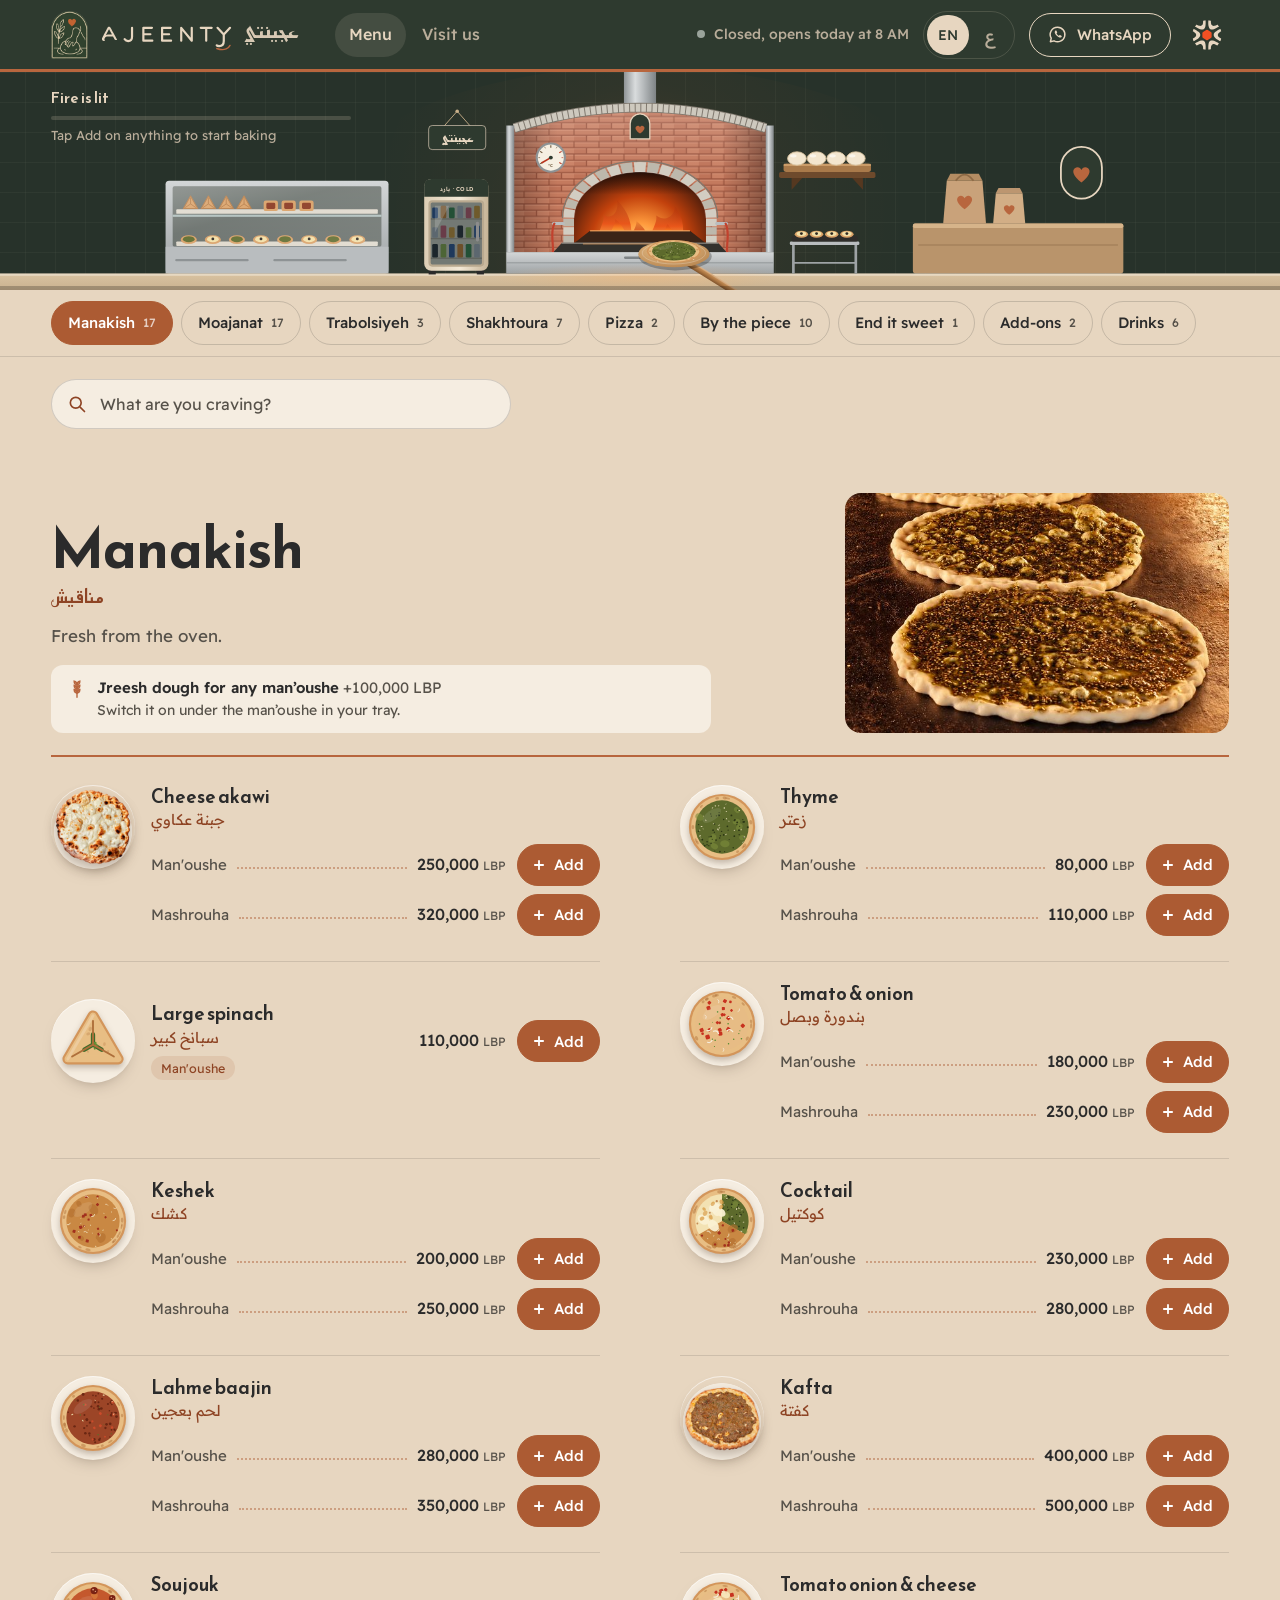
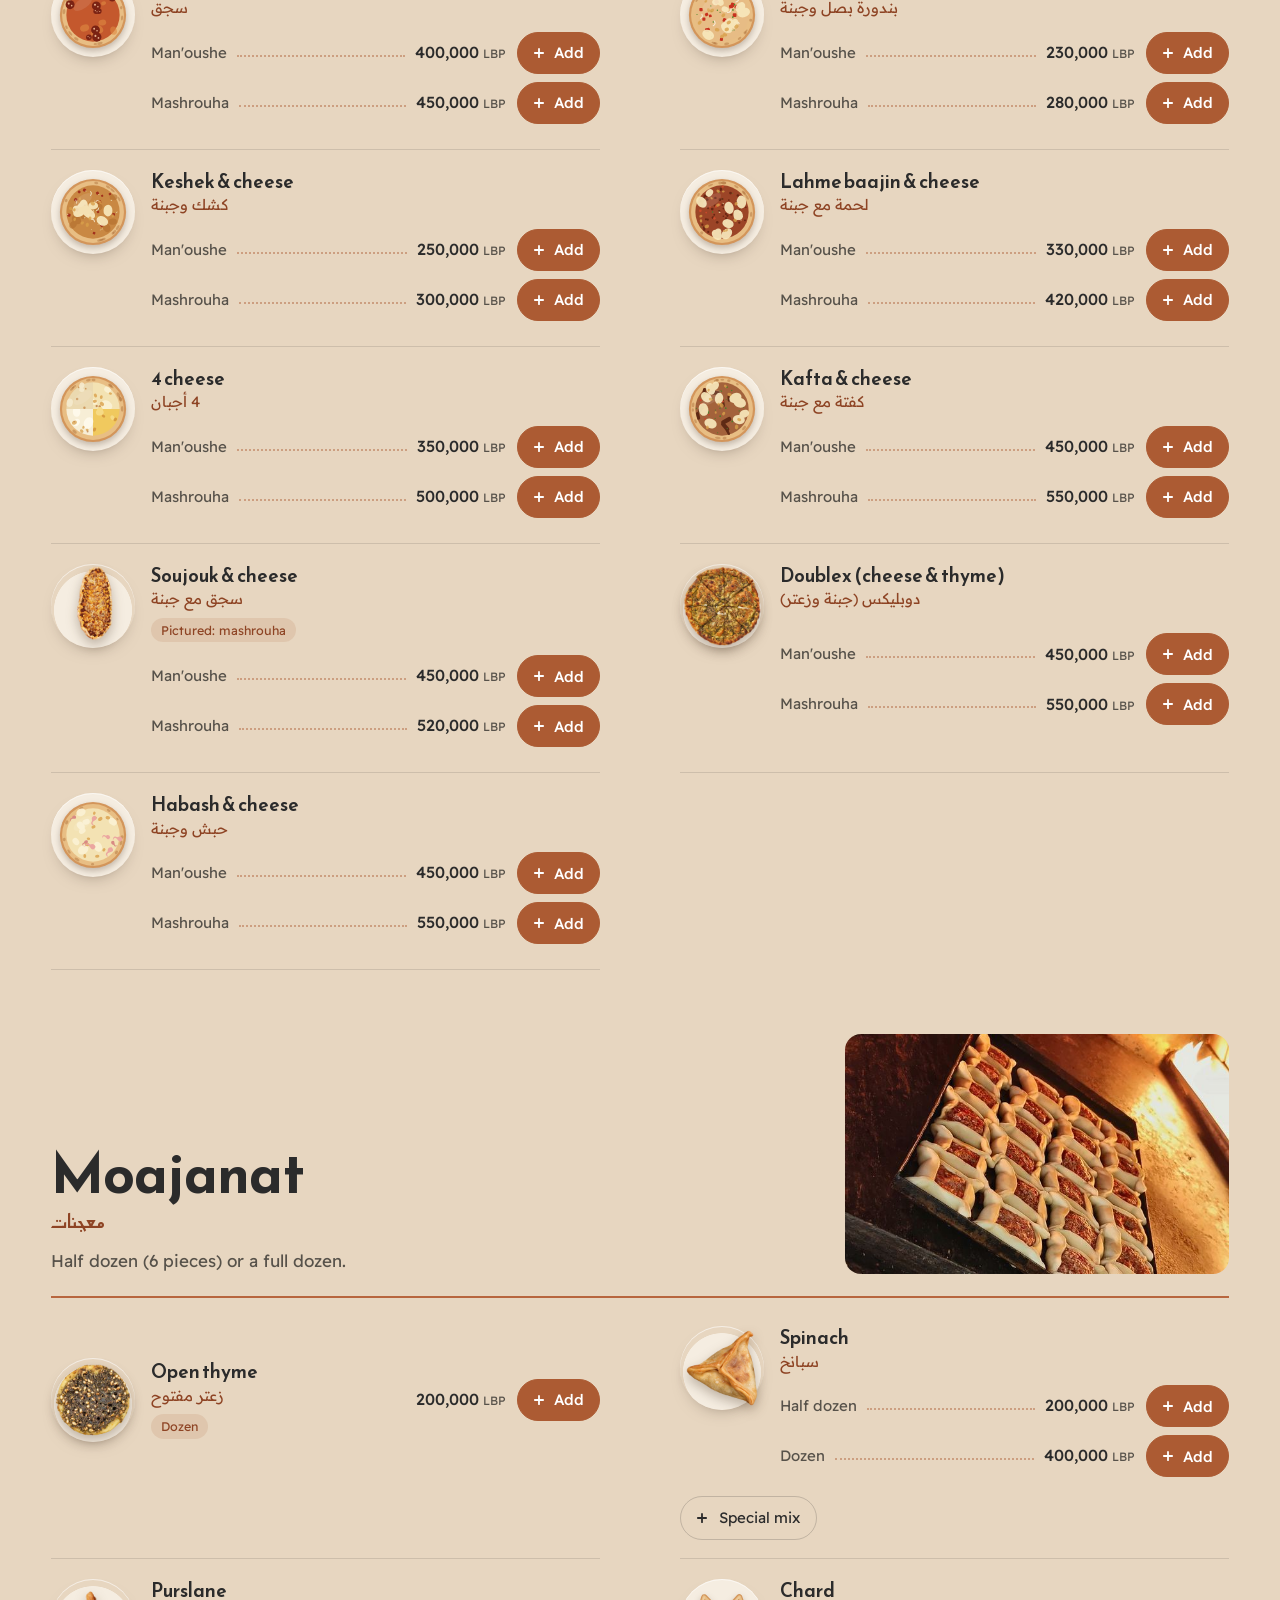
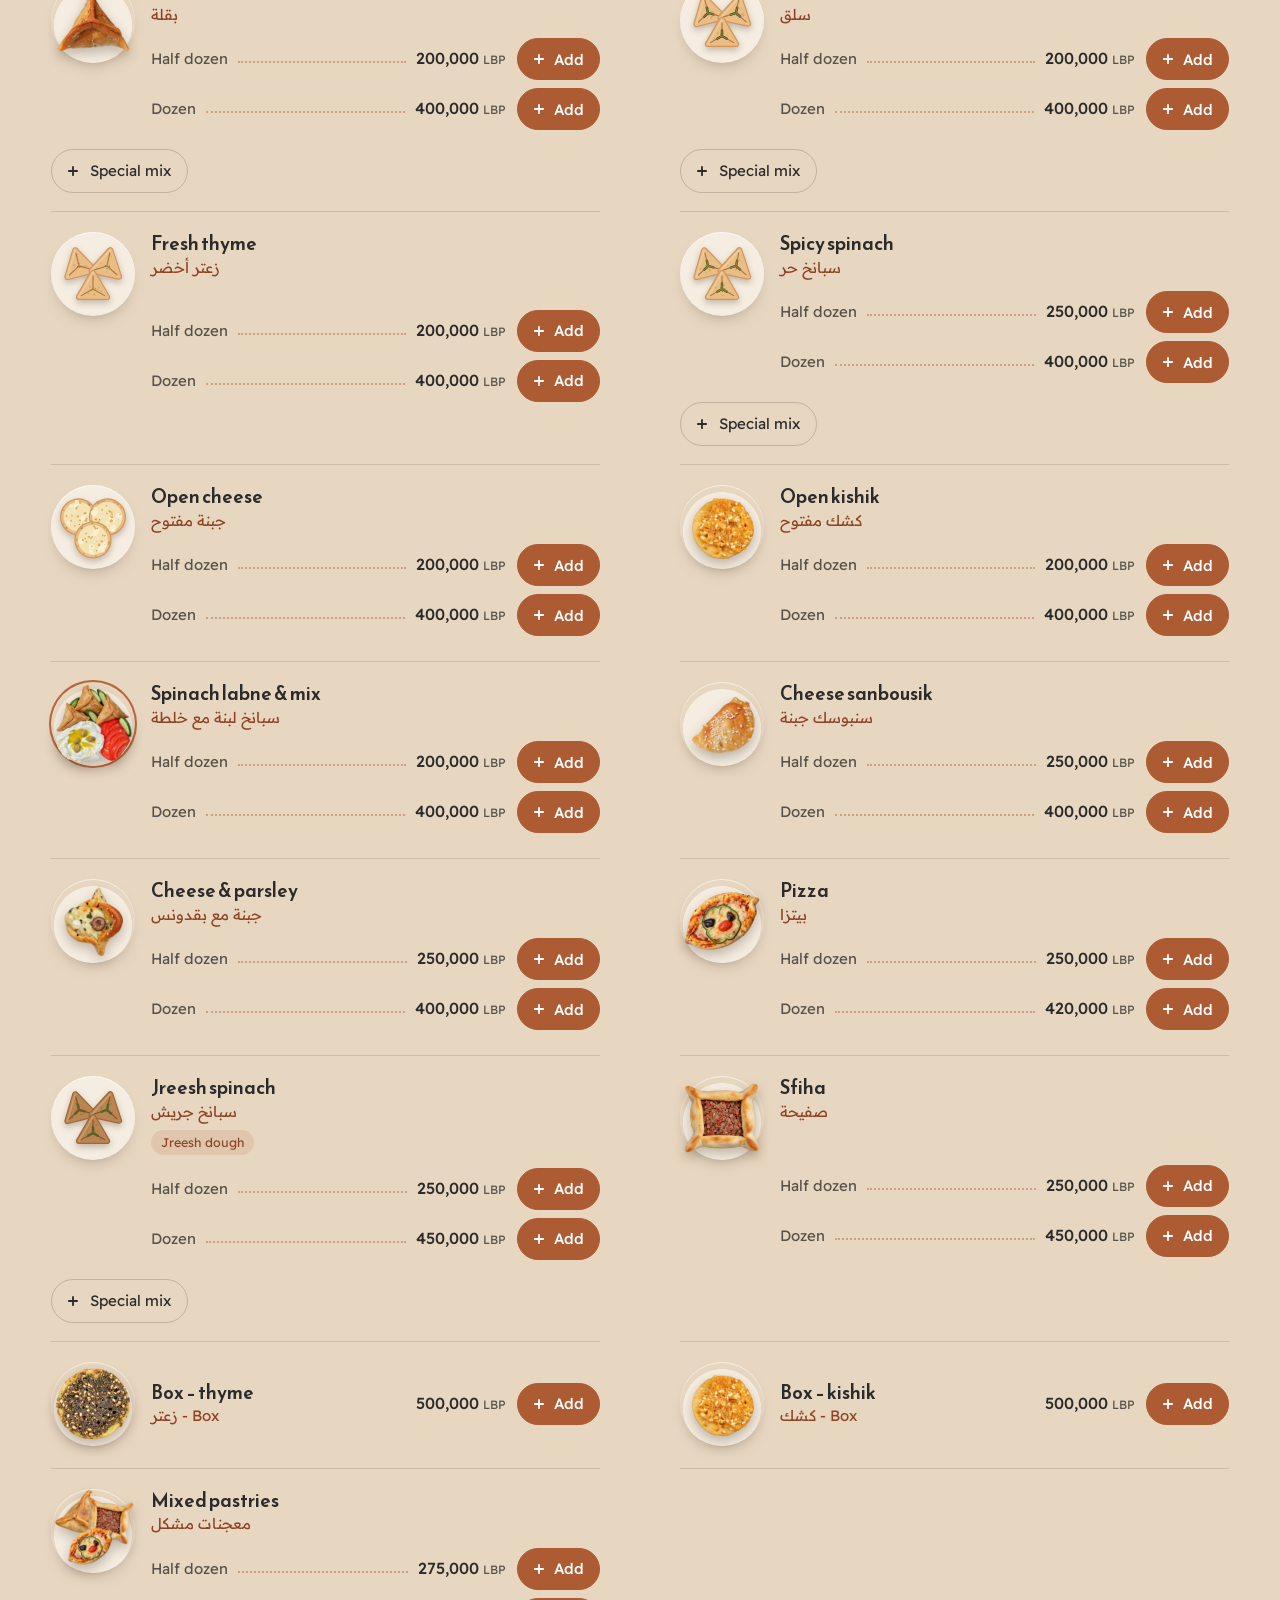
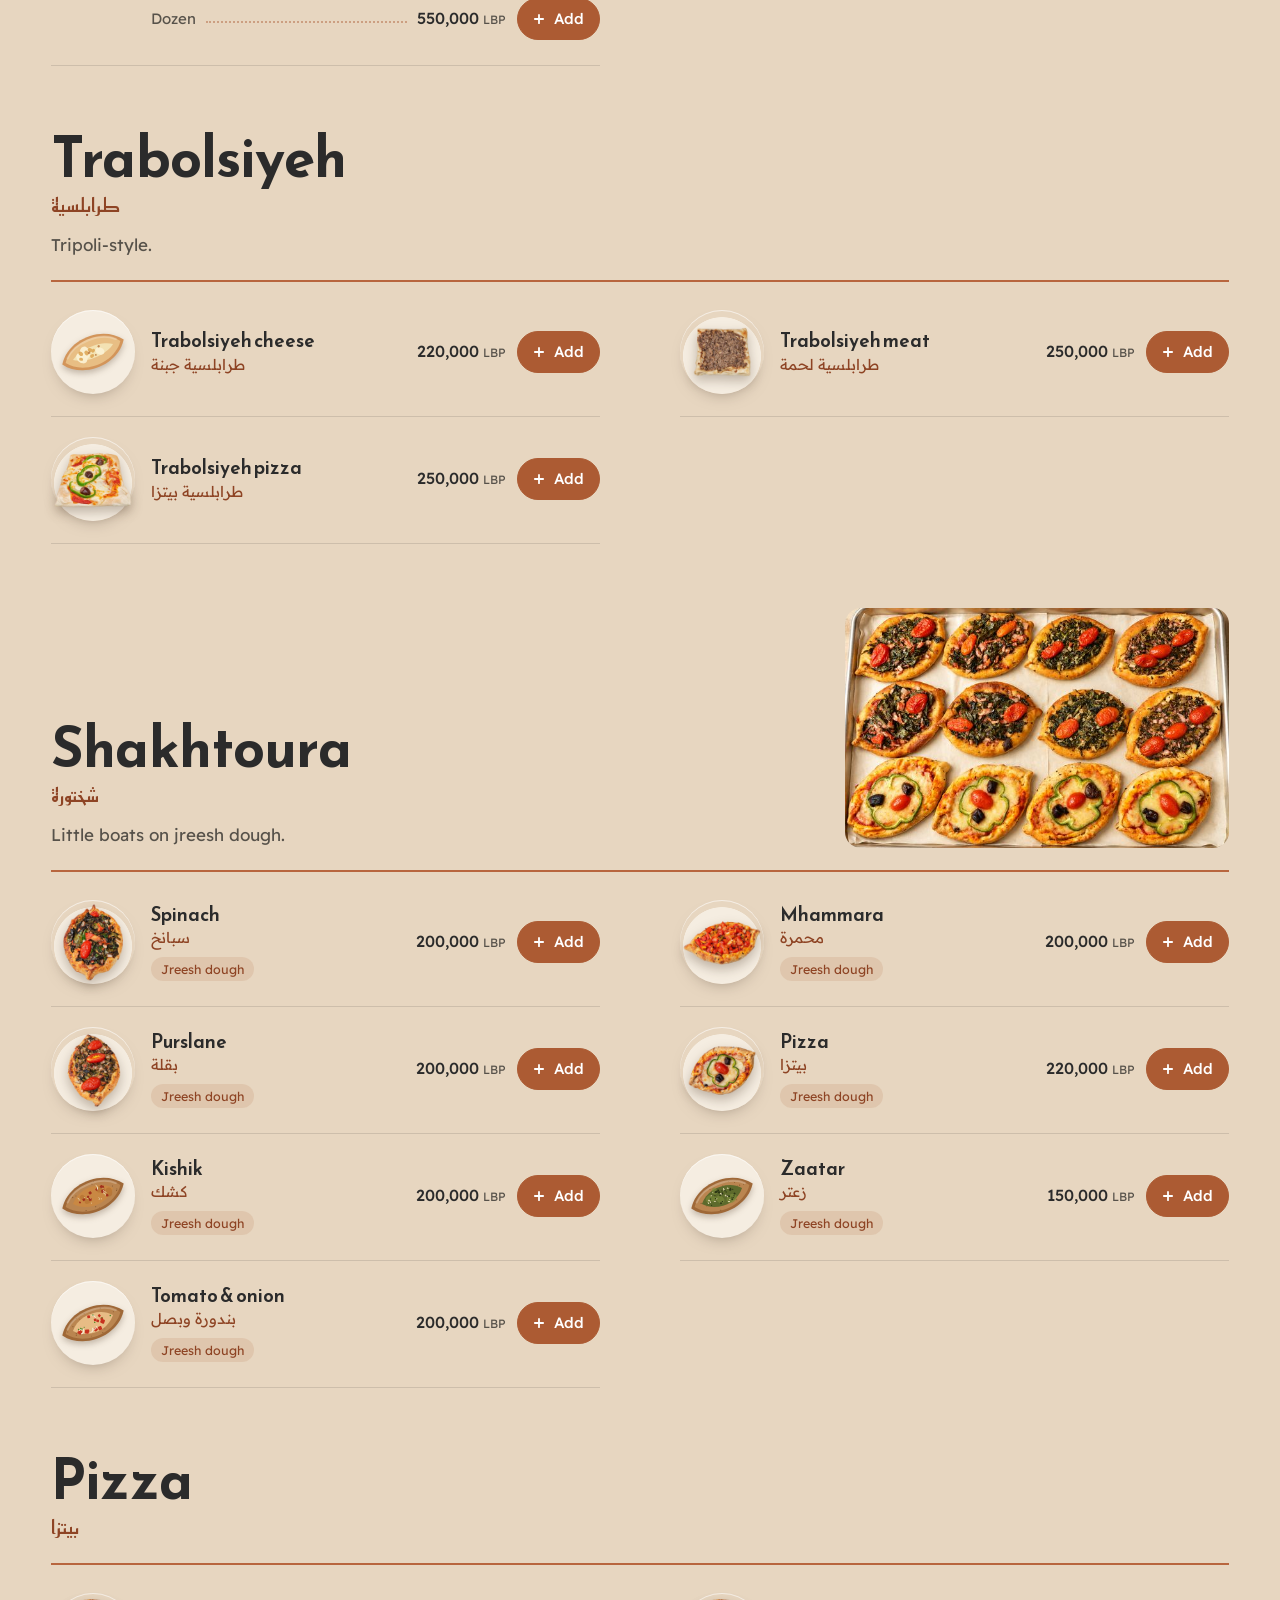
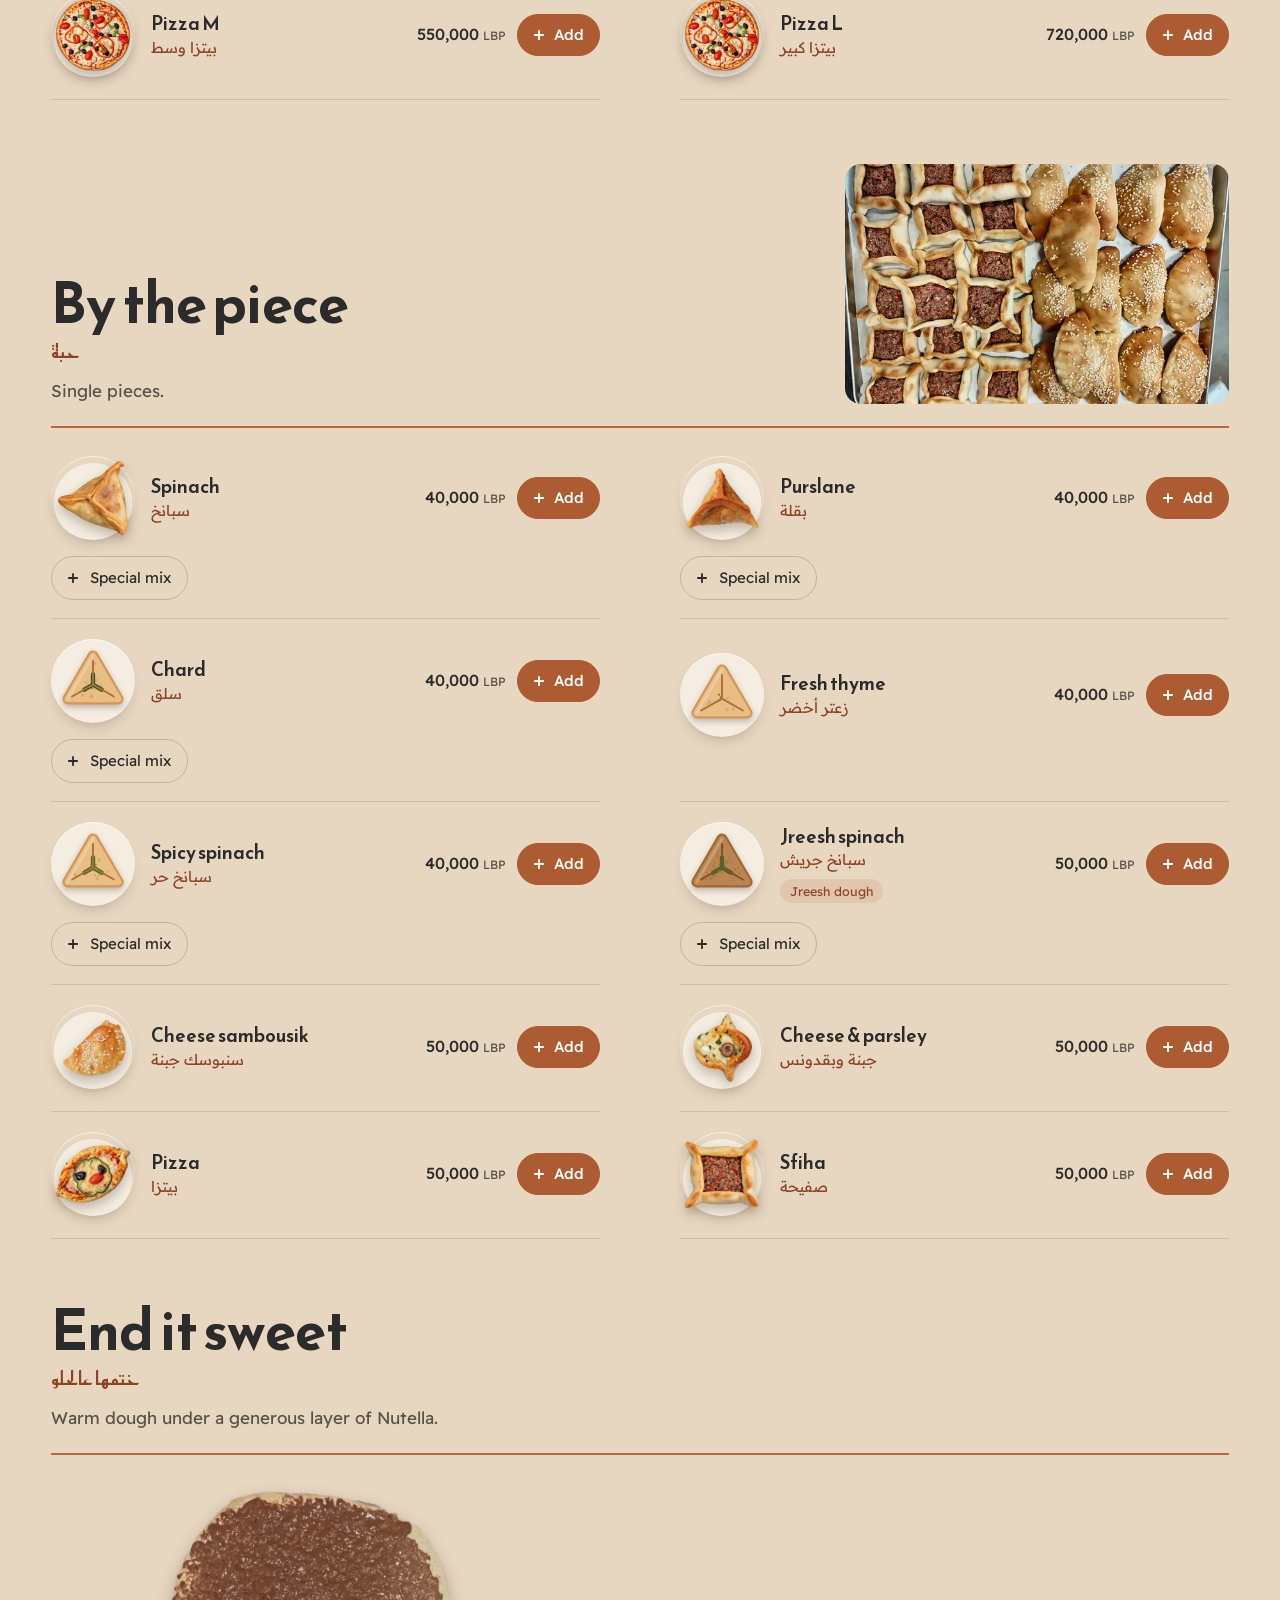
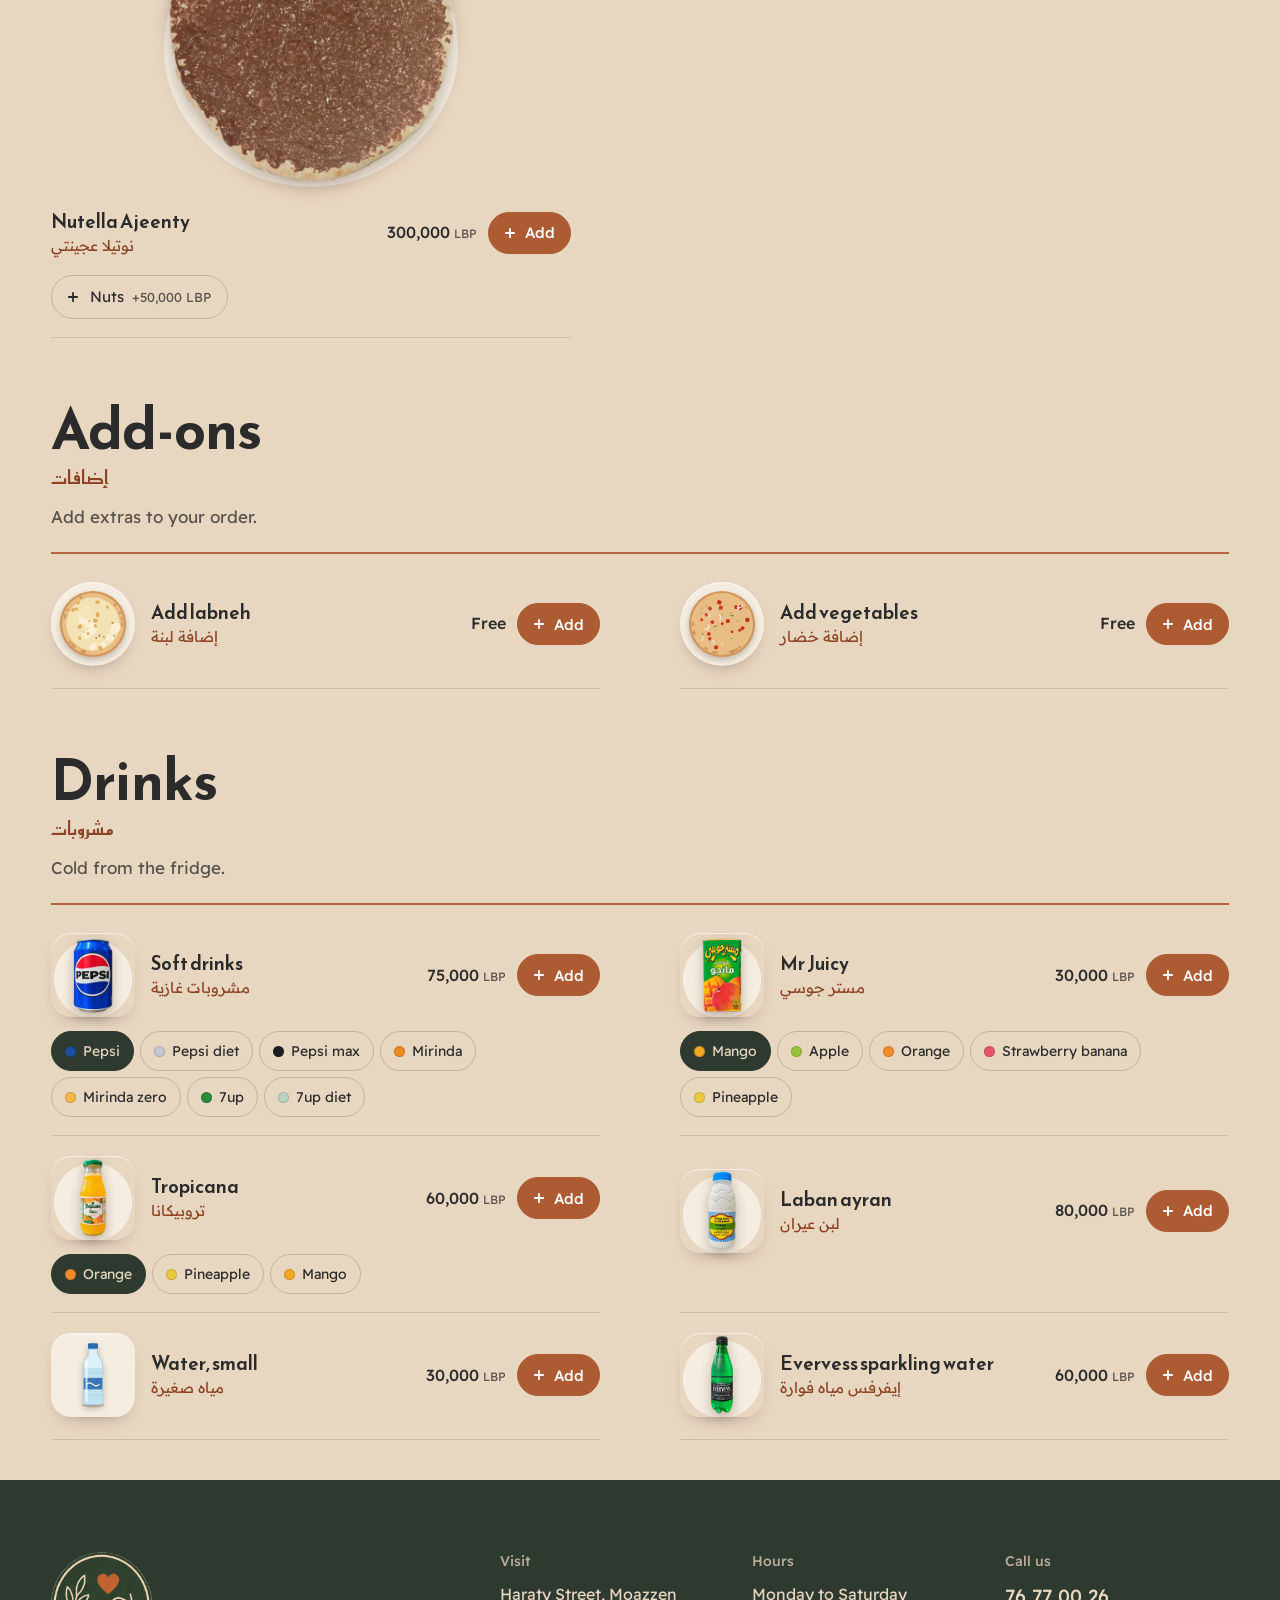
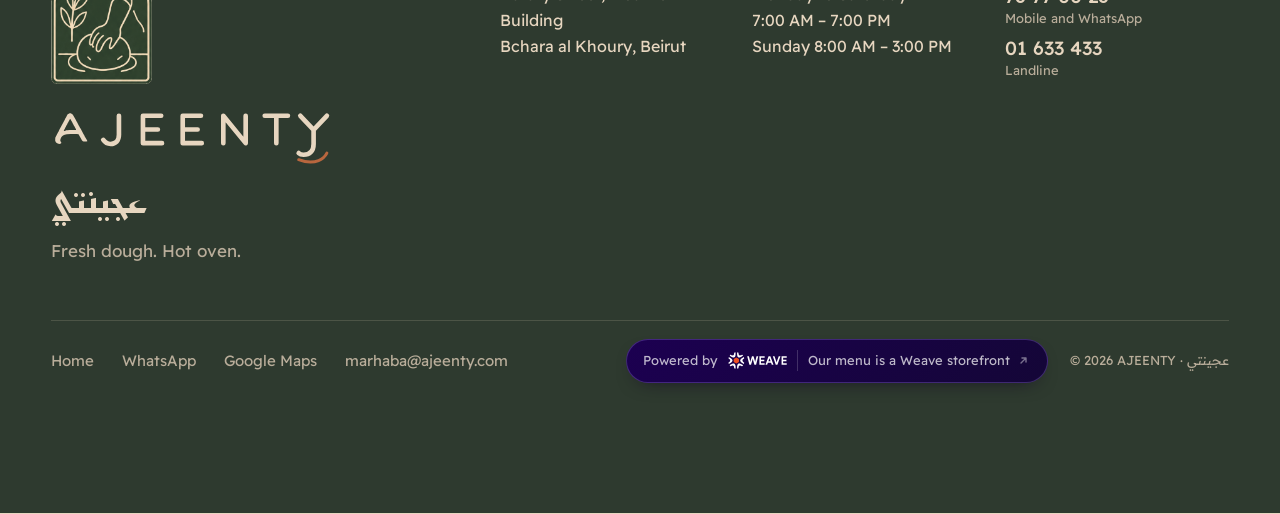
==== commit 1e083e30: "Update pastry prices (Nov 23 list) and make the site installable - Moajanat: new half-dozen prices, " ====
--- a/menu/index.html
+++ b/menu/index.html
@@ -7,6 +7,10 @@
 <title>Menu | AJEENTY, Ras El Nabeh, Beirut</title>
 <meta name="description" content="The full AJEENTY menu: manakish, mo3ajanat by the dozen or half dozen, add-ons, trabolsiyeh, shakhtoura, pizza and cold drinks, with prices in LBP. Build your tray and order online for pickup or delivery.">
 <meta name="theme-color" content="#2E3A2F">
+<meta name="mobile-web-app-capable" content="yes">
+<meta name="apple-mobile-web-app-capable" content="yes">
+<meta name="apple-mobile-web-app-status-bar-style" content="default">
+<meta name="apple-mobile-web-app-title" content="AJEENTY">
 <link rel="canonical" href="https://ajeenty.com/menu/">
 <link rel="alternate" hreflang="en" href="https://ajeenty.com/menu/">
 <link rel="alternate" hreflang="ar" href="https://ajeenty.com/menu/?lang=ar">
@@ -33,7 +37,7 @@
 <link rel="preload" href="../fonts/reem-kufi-latin.woff2" as="font" type="font/woff2" crossorigin>
 <link rel="preload" href="../fonts/readex-pro-latin.woff2" as="font" type="font/woff2" crossorigin>
 <link rel="stylesheet" href="../assets/fonts.css">
-<script type="application/ld+json">{"@context":"https://schema.org","@type":"Menu","@id":"https://ajeenty.com/menu/#menu","name":"AJEENTY menu","alternateName":"منيو عجينتي","url":"https://ajeenty.com/menu/","inLanguage":["en","ar"],"hasMenuSection":[{"@type":"MenuSection","name":"Manakish","alternateName":"مناقيش","hasMenuItem":[{"@type":"MenuItem","name":"Thyme","alternateName":"زعتر","offers":[{"@type":"Offer","price":"80000","priceCurrency":"LBP","name":"Man'oushe"},{"@type":"Offer","price":"110000","priceCurrency":"LBP","name":"Mashrouha"}]},{"@type":"MenuItem","name":"Large spinach","alternateName":"سبانخ كبير","offers":{"@type":"Offer","price":"110000","priceCurrency":"LBP","name":"Man'oushe"}},{"@type":"MenuItem","name":"Tomato & onion","alternateName":"بندورة وبصل","offers":[{"@type":"Offer","price":"180000","priceCurrency":"LBP","name":"Man'oushe"},{"@type":"Offer","price":"230000","priceCurrency":"LBP","name":"Mashrouha"}]},{"@type":"MenuItem","name":"Keshek","alternateName":"كشك","offers":[{"@type":"Offer","price":"200000","priceCurrency":"LBP","name":"Man'oushe"},{"@type":"Offer","price":"250000","priceCurrency":"LBP","name":"Mashrouha"}]},{"@type":"MenuItem","name":"Cocktail","alternateName":"كوكتيل","offers":[{"@type":"Offer","price":"230000","priceCurrency":"LBP","name":"Man'oushe"},{"@type":"Offer","price":"280000","priceCurrency":"LBP","name":"Mashrouha"}]},{"@type":"MenuItem","name":"Lahme baajin","alternateName":"لحم بعجين","offers":[{"@type":"Offer","price":"280000","priceCurrency":"LBP","name":"Man'oushe"},{"@type":"Offer","price":"350000","priceCurrency":"LBP","name":"Mashrouha"}]},{"@type":"MenuItem","name":"Kafta","alternateName":"كفتة","offers":[{"@type":"Offer","price":"400000","priceCurrency":"LBP","name":"Man'oushe"},{"@type":"Offer","price":"500000","priceCurrency":"LBP","name":"Mashrouha"}]},{"@type":"MenuItem","name":"Soujouk","alternateName":"سجق","offers":[{"@type":"Offer","price":"400000","priceCurrency":"LBP","name":"Man'oushe"},{"@type":"Offer","price":"450000","priceCurrency":"LBP","name":"Mashrouha"}]},{"@type":"MenuItem","name":"Tomato onion & cheese","alternateName":"بندورة بصل وجبنة","offers":[{"@type":"Offer","price":"230000","priceCurrency":"LBP","name":"Man'oushe"},{"@type":"Offer","price":"280000","priceCurrency":"LBP","name":"Mashrouha"}]},{"@type":"MenuItem","name":"Cheese akawi","alternateName":"جبنة عكاوي","offers":[{"@type":"Offer","price":"250000","priceCurrency":"LBP","name":"Man'oushe"},{"@type":"Offer","price":"320000","priceCurrency":"LBP","name":"Mashrouha"}]},{"@type":"MenuItem","name":"Keshek & cheese","alternateName":"كشك وجبنة","offers":[{"@type":"Offer","price":"250000","priceCurrency":"LBP","name":"Man'oushe"},{"@type":"Offer","price":"300000","priceCurrency":"LBP","name":"Mashrouha"}]},{"@type":"MenuItem","name":"Lahme baajin & cheese","alternateName":"لحمة مع جبنة","offers":[{"@type":"Offer","price":"330000","priceCurrency":"LBP","name":"Man'oushe"},{"@type":"Offer","price":"420000","priceCurrency":"LBP","name":"Mashrouha"}]},{"@type":"MenuItem","name":"4 cheese","alternateName":"4 أجبان","offers":[{"@type":"Offer","price":"350000","priceCurrency":"LBP","name":"Man'oushe"},{"@type":"Offer","price":"500000","priceCurrency":"LBP","name":"Mashrouha"}]},{"@type":"MenuItem","name":"Kafta & cheese","alternateName":"كفتة مع جبنة","offers":[{"@type":"Offer","price":"450000","priceCurrency":"LBP","name":"Man'oushe"},{"@type":"Offer","price":"550000","priceCurrency":"LBP","name":"Mashrouha"}]},{"@type":"MenuItem","name":"Soujouk & cheese","alternateName":"سجق مع جبنة","offers":[{"@type":"Offer","price":"450000","priceCurrency":"LBP","name":"Man'oushe"},{"@type":"Offer","price":"520000","priceCurrency":"LBP","name":"Mashrouha"}]},{"@type":"MenuItem","name":"Doublex (cheese & thyme)","alternateName":"دوبليكس (جبنة وزعتر)","offers":[{"@type":"Offer","price":"450000","priceCurrency":"LBP","name":"Man'oushe"},{"@type":"Offer","price":"550000","priceCurrency":"LBP","name":"Mashrouha"}]},{"@type":"MenuItem","name":"Habash & cheese","alternateName":"حبش وجبنة","offers":[{"@type":"Offer","price":"450000","priceCurrency":"LBP","name":"Man'oushe"},{"@type":"Offer","price":"550000","priceCurrency":"LBP","name":"Mashrouha"}]}]},{"@type":"MenuSection","name":"Moajanat","alternateName":"معجنات","hasMenuItem":[{"@type":"MenuItem","name":"Open thyme","alternateName":"زعتر مفتوح","offers":[{"@type":"Offer","price":"100000","priceCurrency":"LBP","name":"Half dozen"},{"@type":"Offer","price":"200000","priceCurrency":"LBP","name":"Dozen"}]},{"@type":"MenuItem","name":"Spinach","alternateName":"سبانخ","offers":[{"@type":"Offer","price":"200000","priceCurrency":"LBP","name":"Half dozen"},{"@type":"Offer","price":"400000","priceCurrency":"LBP","name":"Dozen"}],"description":"Half dozen (6) or dozen. Optional: special mix (free)"},{"@type":"MenuItem","name":"Purslane","alternateName":"بقلة","offers":[{"@type":"Offer","price":"200000","priceCurrency":"LBP","name":"Half dozen"},{"@type":"Offer","price":"400000","priceCurrency":"LBP","name":"Dozen"}],"description":"Half dozen (6) or dozen. Optional: special mix (free)"},{"@type":"MenuItem","name":"Chard","alternateName":"سلق","offers":[{"@type":"Offer","price":"200000","priceCurrency":"LBP","name":"Half dozen"},{"@type":"Offer","price":"400000","priceCurrency":"LBP","name":"Dozen"}],"description":"Half dozen (6) or dozen. Optional: special mix (free)"},{"@type":"MenuItem","name":"Spicy spinach","alternateName":"سبانخ حر","offers":[{"@type":"Offer","price":"200000","priceCurrency":"LBP","name":"Half dozen"},{"@type":"Offer","price":"400000","priceCurrency":"LBP","name":"Dozen"}],"description":"Half dozen (6) or dozen. Optional: special mix (free)"},{"@type":"MenuItem","name":"Cheese sanbousik","alternateName":"سنبوسك جبنة","offers":[{"@type":"Offer","price":"200000","priceCurrency":"LBP","name":"Half dozen"},{"@type":"Offer","price":"400000","priceCurrency":"LBP","name":"Dozen"}]},{"@type":"MenuItem","name":"Cheese & parsley","alternateName":"جبنة مع بقدونس","offers":[{"@type":"Offer","price":"200000","priceCurrency":"LBP","name":"Half dozen"},{"@type":"Offer","price":"400000","priceCurrency":"LBP","name":"Dozen"}]},{"@type":"MenuItem","name":"Open cheese","alternateName":"جبنة مفتوح","offers":[{"@type":"Offer","price":"200000","priceCurrency":"LBP","name":"Half dozen"},{"@type":"Offer","price":"400000","priceCurrency":"LBP","name":"Dozen"}]},{"@type":"MenuItem","name":"Open kishik","alternateName":"كشك مفتوح","offers":[{"@type":"Offer","price":"200000","priceCurrency":"LBP","name":"Half dozen"},{"@type":"Offer","price":"400000","priceCurrency":"LBP","name":"Dozen"}]},{"@type":"MenuItem","name":"Spinach labne & mix","alternateName":"سبانخ لبنة مع خلطة","offers":[{"@type":"Offer","price":"200000","priceCurrency":"LBP","name":"Half dozen"},{"@type":"Offer","price":"400000","priceCurrency":"LBP","name":"Dozen"}]},{"@type":"MenuItem","name":"Pizza","alternateName":"بيتزا","offers":[{"@type":"Offer","price":"210000","priceCurrency":"LBP","name":"Half dozen"},{"@type":"Offer","price":"420000","priceCurrency":"LBP","name":"Dozen"}]},{"@type":"MenuItem","name":"Jreesh spinach","alternateName":"سبانخ جريش","offers":[{"@type":"Offer","price":"225000","priceCurrency":"LBP","name":"Half dozen"},{"@type":"Offer","price":"450000","priceCurrency":"LBP","name":"Dozen"}],"description":"Half dozen (6) or dozen. Optional: special mix (free)"},{"@type":"MenuItem","name":"Sfiha","alternateName":"صفيحة","offers":[{"@type":"Offer","price":"225000","priceCurrency":"LBP","name":"Half dozen"},{"@type":"Offer","price":"450000","priceCurrency":"LBP","name":"Dozen"}]},{"@type":"MenuItem","name":"Box – thyme","alternateName":"Box - زعتر","offers":{"@type":"Offer","price":"500000","priceCurrency":"LBP"}},{"@type":"MenuItem","name":"Box – kishik","alternateName":"Box - كشك","offers":{"@type":"Offer","price":"500000","priceCurrency":"LBP"}},{"@type":"MenuItem","name":"Mixed dozen pastries","alternateName":"معجنات دزينة مشكل","offers":{"@type":"Offer","price":"550000","priceCurrency":"LBP"}}]},{"@type":"MenuSection","name":"Trabolsiyeh","alternateName":"طرابلسية","hasMenuItem":[{"@type":"MenuItem","name":"Trabolsiyeh cheese","alternateName":"طرابلسية جبنة","offers":{"@type":"Offer","price":"220000","priceCurrency":"LBP"}},{"@type":"MenuItem","name":"Trabolsiyeh meat","alternateName":"طرابلسية لحمة","offers":{"@type":"Offer","price":"250000","priceCurrency":"LBP"}},{"@type":"MenuItem","name":"Trabolsiyeh pizza","alternateName":"طرابلسية بيتزا","offers":{"@type":"Offer","price":"250000","priceCurrency":"LBP"}}]},{"@type":"MenuSection","name":"Shakhtoura","alternateName":"شختورة","hasMenuItem":[{"@type":"MenuItem","name":"Spinach","alternateName":"سبانخ","offers":{"@type":"Offer","price":"200000","priceCurrency":"LBP"}},{"@type":"MenuItem","name":"Mhammara","alternateName":"محمرة","offers":{"@type":"Offer","price":"200000","priceCurrency":"LBP"}},{"@type":"MenuItem","name":"Purslane","alternateName":"بقلة","offers":{"@type":"Offer","price":"200000","priceCurrency":"LBP"}},{"@type":"MenuItem","name":"Pizza","alternateName":"بيتزا","offers":{"@type":"Offer","price":"220000","priceCurrency":"LBP"}},{"@type":"MenuItem","name":"Kishik","alternateName":"كشك","offers":{"@type":"Offer","price":"200000","priceCurrency":"LBP"}},{"@type":"MenuItem","name":"Zaatar","alternateName":"زعتر","offers":{"@type":"Offer","price":"150000","priceCurrency":"LBP"}},{"@type":"MenuItem","name":"Tomato & onion","alternateName":"بندورة وبصل","offers":{"@type":"Offer","price":"200000","priceCurrency":"LBP"}}]},{"@type":"MenuSection","name":"Pizza","alternateName":"بيتزا","hasMenuItem":[{"@type":"MenuItem","name":"Pizza M","alternateName":"بيتزا وسط","offers":{"@type":"Offer","price":"550000","priceCurrency":"LBP"}},{"@type":"MenuItem","name":"Pizza L","alternateName":"بيتزا كبير","offers":{"@type":"Offer","price":"720000","priceCurrency":"LBP"}}]},{"@type":"MenuSection","name":"By the piece","alternateName":"حبة","hasMenuItem":[{"@type":"MenuItem","name":"Spinach","alternateName":"سبانخ","offers":{"@type":"Offer","price":"40000","priceCurrency":"LBP"},"description":"Pastry — 1 piece. Optional: special mix (free)"},{"@type":"MenuItem","name":"Purslane","alternateName":"بقلة","offers":{"@type":"Offer","price":"40000","priceCurrency":"LBP"},"description":"Pastry — 1 piece. Optional: special mix (free)"},{"@type":"MenuItem","name":"Chard","alternateName":"سلق","offers":{"@type":"Offer","price":"40000","priceCurrency":"LBP"},"description":"Pastry — 1 piece. Optional: special mix (free)"},{"@type":"MenuItem","name":"Spicy spinach","alternateName":"سبانخ حر","offers":{"@type":"Offer","price":"40000","priceCurrency":"LBP"},"description":"Pastry — 1 piece. Optional: special mix (free)"},{"@type":"MenuItem","name":"Jreesh spinach","alternateName":"سبانخ جريش","offers":{"@type":"Offer","price":"45000","priceCurrency":"LBP"},"description":"Pastry — 1 piece. Optional: special mix (free)"},{"@type":"MenuItem","name":"Spinach labne & mix","alternateName":"سبانخ لبنة مع خلطة","offers":{"@type":"Offer","price":"40000","priceCurrency":"LBP"},"description":"Pastry — 1 piece"},{"@type":"MenuItem","name":"Open thyme","alternateName":"زعتر مفتوح","offers":{"@type":"Offer","price":"40000","priceCurrency":"LBP"},"description":"Pastry — 1 piece"},{"@type":"MenuItem","name":"Open cheese","alternateName":"جبنة مفتوح","offers":{"@type":"Offer","price":"45000","priceCurrency":"LBP"},"description":"Pastry — 1 piece"},{"@type":"MenuItem","name":"Open kishik","alternateName":"كشك مفتوح","offers":{"@type":"Offer","price":"45000","priceCurrency":"LBP"},"description":"Pastry — 1 piece"},{"@type":"MenuItem","name":"Cheese sambousik","alternateName":"سنبوسك جبنة","offers":{"@type":"Offer","price":"45000","priceCurrency":"LBP"},"description":"Pastry — 1 piece"},{"@type":"MenuItem","name":"Cheese & parsley","alternateName":"جبنة وبقدونس","offers":{"@type":"Offer","price":"45000","priceCurrency":"LBP"},"description":"Pastry — 1 piece"},{"@type":"MenuItem","name":"Pizza","alternateName":"بيتزا","offers":{"@type":"Offer","price":"50000","priceCurrency":"LBP"},"description":"Pastry — 1 piece"},{"@type":"MenuItem","name":"Sfiha","alternateName":"صفيحة","offers":{"@type":"Offer","price":"50000","priceCurrency":"LBP"},"description":"Pastry — 1 piece"}]},{"@type":"MenuSection","name":"End it sweet","alternateName":"ختمها عالحلو","hasMenuItem":[{"@type":"MenuItem","name":"Nutella Ajeenty","alternateName":"نوتيلا عجينتي","description":"Nutella man'oushe. Add nuts for 50,000 LBP.","offers":{"@type":"Offer","price":"300000","priceCurrency":"LBP"}}]},{"@type":"MenuSection","name":"Add-ons","alternateName":"إضافات","hasMenuItem":[{"@type":"MenuItem","name":"Add labneh","alternateName":"إضافة لبنة","description":"Add-on","offers":{"@type":"Offer","price":"0","priceCurrency":"LBP"}},{"@type":"MenuItem","name":"Add vegetables","alternateName":"إضافة خضار","description":"Add-on","offers":{"@type":"Offer","price":"0","priceCurrency":"LBP"}}]},{"@type":"MenuSection","name":"Drinks","alternateName":"مشروبات","hasMenuItem":[{"@type":"MenuItem","name":"Soft drinks","alternateName":"مشروبات غازية","offers":{"@type":"Offer","price":"75000","priceCurrency":"LBP"},"description":"Flavors: Pepsi, Pepsi diet, Pepsi max, Mirinda, Mirinda zero, 7up, 7up diet"},{"@type":"MenuItem","name":"Mr Juicy","alternateName":"مستر جوسي","offers":{"@type":"Offer","price":"30000","priceCurrency":"LBP"},"description":"Flavors: Mango, Apple, Orange, Strawberry banana, Pineapple"},{"@type":"MenuItem","name":"Tropicana","alternateName":"تروبيكانا","offers":{"@type":"Offer","price":"60000","priceCurrency":"LBP"},"description":"Flavors: Orange, Pineapple, Mango"},{"@type":"MenuItem","name":"Laban ayran","alternateName":"لبن عيران","offers":{"@type":"Offer","price":"80000","priceCurrency":"LBP"}},{"@type":"MenuItem","name":"Water, small","alternateName":"مياه صغيرة","offers":{"@type":"Offer","price":"30000","priceCurrency":"LBP"}},{"@type":"MenuItem","name":"Evervess sparkling water","alternateName":"إيفرفس مياه فوارة","offers":{"@type":"Offer","price":"60000","priceCurrency":"LBP"}}]}]}</script>
+<script type="application/ld+json">{"@context":"https://schema.org","@type":"Menu","@id":"https://ajeenty.com/menu/#menu","name":"AJEENTY menu","alternateName":"منيو عجينتي","url":"https://ajeenty.com/menu/","inLanguage":["en","ar"],"hasMenuSection":[{"@type":"MenuSection","name":"Manakish","alternateName":"مناقيش","hasMenuItem":[{"@type":"MenuItem","name":"Thyme","alternateName":"زعتر","offers":[{"@type":"Offer","price":"80000","priceCurrency":"LBP","name":"Man'oushe"},{"@type":"Offer","price":"110000","priceCurrency":"LBP","name":"Mashrouha"}]},{"@type":"MenuItem","name":"Large spinach","alternateName":"سبانخ كبير","offers":{"@type":"Offer","price":"110000","priceCurrency":"LBP","name":"Man'oushe"}},{"@type":"MenuItem","name":"Tomato & onion","alternateName":"بندورة وبصل","offers":[{"@type":"Offer","price":"180000","priceCurrency":"LBP","name":"Man'oushe"},{"@type":"Offer","price":"230000","priceCurrency":"LBP","name":"Mashrouha"}]},{"@type":"MenuItem","name":"Keshek","alternateName":"كشك","offers":[{"@type":"Offer","price":"200000","priceCurrency":"LBP","name":"Man'oushe"},{"@type":"Offer","price":"250000","priceCurrency":"LBP","name":"Mashrouha"}]},{"@type":"MenuItem","name":"Cocktail","alternateName":"كوكتيل","offers":[{"@type":"Offer","price":"230000","priceCurrency":"LBP","name":"Man'oushe"},{"@type":"Offer","price":"280000","priceCurrency":"LBP","name":"Mashrouha"}]},{"@type":"MenuItem","name":"Lahme baajin","alternateName":"لحم بعجين","offers":[{"@type":"Offer","price":"280000","priceCurrency":"LBP","name":"Man'oushe"},{"@type":"Offer","price":"350000","priceCurrency":"LBP","name":"Mashrouha"}]},{"@type":"MenuItem","name":"Kafta","alternateName":"كفتة","offers":[{"@type":"Offer","price":"400000","priceCurrency":"LBP","name":"Man'oushe"},{"@type":"Offer","price":"500000","priceCurrency":"LBP","name":"Mashrouha"}]},{"@type":"MenuItem","name":"Soujouk","alternateName":"سجق","offers":[{"@type":"Offer","price":"400000","priceCurrency":"LBP","name":"Man'oushe"},{"@type":"Offer","price":"450000","priceCurrency":"LBP","name":"Mashrouha"}]},{"@type":"MenuItem","name":"Tomato onion & cheese","alternateName":"بندورة بصل وجبنة","offers":[{"@type":"Offer","price":"230000","priceCurrency":"LBP","name":"Man'oushe"},{"@type":"Offer","price":"280000","priceCurrency":"LBP","name":"Mashrouha"}]},{"@type":"MenuItem","name":"Cheese akawi","alternateName":"جبنة عكاوي","offers":[{"@type":"Offer","price":"250000","priceCurrency":"LBP","name":"Man'oushe"},{"@type":"Offer","price":"320000","priceCurrency":"LBP","name":"Mashrouha"}]},{"@type":"MenuItem","name":"Keshek & cheese","alternateName":"كشك وجبنة","offers":[{"@type":"Offer","price":"250000","priceCurrency":"LBP","name":"Man'oushe"},{"@type":"Offer","price":"300000","priceCurrency":"LBP","name":"Mashrouha"}]},{"@type":"MenuItem","name":"Lahme baajin & cheese","alternateName":"لحمة مع جبنة","offers":[{"@type":"Offer","price":"330000","priceCurrency":"LBP","name":"Man'oushe"},{"@type":"Offer","price":"420000","priceCurrency":"LBP","name":"Mashrouha"}]},{"@type":"MenuItem","name":"4 cheese","alternateName":"4 أجبان","offers":[{"@type":"Offer","price":"350000","priceCurrency":"LBP","name":"Man'oushe"},{"@type":"Offer","price":"500000","priceCurrency":"LBP","name":"Mashrouha"}]},{"@type":"MenuItem","name":"Kafta & cheese","alternateName":"كفتة مع جبنة","offers":[{"@type":"Offer","price":"450000","priceCurrency":"LBP","name":"Man'oushe"},{"@type":"Offer","price":"550000","priceCurrency":"LBP","name":"Mashrouha"}]},{"@type":"MenuItem","name":"Soujouk & cheese","alternateName":"سجق مع جبنة","offers":[{"@type":"Offer","price":"450000","priceCurrency":"LBP","name":"Man'oushe"},{"@type":"Offer","price":"520000","priceCurrency":"LBP","name":"Mashrouha"}]},{"@type":"MenuItem","name":"Doublex (cheese & thyme)","alternateName":"دوبليكس (جبنة وزعتر)","offers":[{"@type":"Offer","price":"450000","priceCurrency":"LBP","name":"Man'oushe"},{"@type":"Offer","price":"550000","priceCurrency":"LBP","name":"Mashrouha"}]},{"@type":"MenuItem","name":"Habash & cheese","alternateName":"حبش وجبنة","offers":[{"@type":"Offer","price":"450000","priceCurrency":"LBP","name":"Man'oushe"},{"@type":"Offer","price":"550000","priceCurrency":"LBP","name":"Mashrouha"}]}]},{"@type":"MenuSection","name":"Moajanat","alternateName":"معجنات","hasMenuItem":[{"@type":"MenuItem","name":"Open thyme","alternateName":"زعتر مفتوح","offers":{"@type":"Offer","price":"200000","priceCurrency":"LBP","name":"Dozen"}},{"@type":"MenuItem","name":"Spinach","alternateName":"سبانخ","offers":[{"@type":"Offer","price":"200000","priceCurrency":"LBP","name":"Half dozen"},{"@type":"Offer","price":"400000","priceCurrency":"LBP","name":"Dozen"}],"description":"Half dozen (6) or dozen. Optional: special mix (free)"},{"@type":"MenuItem","name":"Purslane","alternateName":"بقلة","offers":[{"@type":"Offer","price":"200000","priceCurrency":"LBP","name":"Half dozen"},{"@type":"Offer","price":"400000","priceCurrency":"LBP","name":"Dozen"}],"description":"Half dozen (6) or dozen. Optional: special mix (free)"},{"@type":"MenuItem","name":"Chard","alternateName":"سلق","offers":[{"@type":"Offer","price":"200000","priceCurrency":"LBP","name":"Half dozen"},{"@type":"Offer","price":"400000","priceCurrency":"LBP","name":"Dozen"}],"description":"Half dozen (6) or dozen. Optional: special mix (free)"},{"@type":"MenuItem","name":"Fresh thyme","alternateName":"زعتر أخضر","offers":[{"@type":"Offer","price":"200000","priceCurrency":"LBP","name":"Half dozen"},{"@type":"Offer","price":"400000","priceCurrency":"LBP","name":"Dozen"}]},{"@type":"MenuItem","name":"Spicy spinach","alternateName":"سبانخ حر","offers":[{"@type":"Offer","price":"250000","priceCurrency":"LBP","name":"Half dozen"},{"@type":"Offer","price":"400000","priceCurrency":"LBP","name":"Dozen"}],"description":"Half dozen (6) or dozen. Optional: special mix (free)"},{"@type":"MenuItem","name":"Open cheese","alternateName":"جبنة مفتوح","offers":[{"@type":"Offer","price":"200000","priceCurrency":"LBP","name":"Half dozen"},{"@type":"Offer","price":"400000","priceCurrency":"LBP","name":"Dozen"}]},{"@type":"MenuItem","name":"Open kishik","alternateName":"كشك مفتوح","offers":[{"@type":"Offer","price":"200000","priceCurrency":"LBP","name":"Half dozen"},{"@type":"Offer","price":"400000","priceCurrency":"LBP","name":"Dozen"}]},{"@type":"MenuItem","name":"Spinach labne & mix","alternateName":"سبانخ لبنة مع خلطة","offers":[{"@type":"Offer","price":"200000","priceCurrency":"LBP","name":"Half dozen"},{"@type":"Offer","price":"400000","priceCurrency":"LBP","name":"Dozen"}]},{"@type":"MenuItem","name":"Cheese sanbousik","alternateName":"سنبوسك جبنة","offers":[{"@type":"Offer","price":"250000","priceCurrency":"LBP","name":"Half dozen"},{"@type":"Offer","price":"400000","priceCurrency":"LBP","name":"Dozen"}]},{"@type":"MenuItem","name":"Cheese & parsley","alternateName":"جبنة مع بقدونس","offers":[{"@type":"Offer","price":"250000","priceCurrency":"LBP","name":"Half dozen"},{"@type":"Offer","price":"400000","priceCurrency":"LBP","name":"Dozen"}]},{"@type":"MenuItem","name":"Pizza","alternateName":"بيتزا","offers":[{"@type":"Offer","price":"250000","priceCurrency":"LBP","name":"Half dozen"},{"@type":"Offer","price":"420000","priceCurrency":"LBP","name":"Dozen"}]},{"@type":"MenuItem","name":"Jreesh spinach","alternateName":"سبانخ جريش","offers":[{"@type":"Offer","price":"250000","priceCurrency":"LBP","name":"Half dozen"},{"@type":"Offer","price":"450000","priceCurrency":"LBP","name":"Dozen"}],"description":"Half dozen (6) or dozen. Optional: special mix (free)"},{"@type":"MenuItem","name":"Sfiha","alternateName":"صفيحة","offers":[{"@type":"Offer","price":"250000","priceCurrency":"LBP","name":"Half dozen"},{"@type":"Offer","price":"450000","priceCurrency":"LBP","name":"Dozen"}]},{"@type":"MenuItem","name":"Box – thyme","alternateName":"Box - زعتر","offers":{"@type":"Offer","price":"500000","priceCurrency":"LBP"}},{"@type":"MenuItem","name":"Box – kishik","alternateName":"Box - كشك","offers":{"@type":"Offer","price":"500000","priceCurrency":"LBP"}},{"@type":"MenuItem","name":"Mixed pastries","alternateName":"معجنات مشكل","offers":[{"@type":"Offer","price":"275000","priceCurrency":"LBP","name":"Half dozen"},{"@type":"Offer","price":"550000","priceCurrency":"LBP","name":"Dozen"}]}]},{"@type":"MenuSection","name":"Trabolsiyeh","alternateName":"طرابلسية","hasMenuItem":[{"@type":"MenuItem","name":"Trabolsiyeh cheese","alternateName":"طرابلسية جبنة","offers":{"@type":"Offer","price":"220000","priceCurrency":"LBP"}},{"@type":"MenuItem","name":"Trabolsiyeh meat","alternateName":"طرابلسية لحمة","offers":{"@type":"Offer","price":"250000","priceCurrency":"LBP"}},{"@type":"MenuItem","name":"Trabolsiyeh pizza","alternateName":"طرابلسية بيتزا","offers":{"@type":"Offer","price":"250000","priceCurrency":"LBP"}}]},{"@type":"MenuSection","name":"Shakhtoura","alternateName":"شختورة","hasMenuItem":[{"@type":"MenuItem","name":"Spinach","alternateName":"سبانخ","offers":{"@type":"Offer","price":"200000","priceCurrency":"LBP"}},{"@type":"MenuItem","name":"Mhammara","alternateName":"محمرة","offers":{"@type":"Offer","price":"200000","priceCurrency":"LBP"}},{"@type":"MenuItem","name":"Purslane","alternateName":"بقلة","offers":{"@type":"Offer","price":"200000","priceCurrency":"LBP"}},{"@type":"MenuItem","name":"Pizza","alternateName":"بيتزا","offers":{"@type":"Offer","price":"220000","priceCurrency":"LBP"}},{"@type":"MenuItem","name":"Kishik","alternateName":"كشك","offers":{"@type":"Offer","price":"200000","priceCurrency":"LBP"}},{"@type":"MenuItem","name":"Zaatar","alternateName":"زعتر","offers":{"@type":"Offer","price":"150000","priceCurrency":"LBP"}},{"@type":"MenuItem","name":"Tomato & onion","alternateName":"بندورة وبصل","offers":{"@type":"Offer","price":"200000","priceCurrency":"LBP"}}]},{"@type":"MenuSection","name":"Pizza","alternateName":"بيتزا","hasMenuItem":[{"@type":"MenuItem","name":"Pizza M","alternateName":"بيتزا وسط","offers":{"@type":"Offer","price":"550000","priceCurrency":"LBP"}},{"@type":"MenuItem","name":"Pizza L","alternateName":"بيتزا كبير","offers":{"@type":"Offer","price":"720000","priceCurrency":"LBP"}}]},{"@type":"MenuSection","name":"By the piece","alternateName":"حبة","hasMenuItem":[{"@type":"MenuItem","name":"Spinach","alternateName":"سبانخ","offers":{"@type":"Offer","price":"40000","priceCurrency":"LBP"},"description":"Pastry — 1 piece. Optional: special mix (free)"},{"@type":"MenuItem","name":"Purslane","alternateName":"بقلة","offers":{"@type":"Offer","price":"40000","priceCurrency":"LBP"},"description":"Pastry — 1 piece. Optional: special mix (free)"},{"@type":"MenuItem","name":"Chard","alternateName":"سلق","offers":{"@type":"Offer","price":"40000","priceCurrency":"LBP"},"description":"Pastry — 1 piece. Optional: special mix (free)"},{"@type":"MenuItem","name":"Fresh thyme","alternateName":"زعتر أخضر","offers":{"@type":"Offer","price":"40000","priceCurrency":"LBP"},"description":"Pastry — 1 piece"},{"@type":"MenuItem","name":"Spicy spinach","alternateName":"سبانخ حر","offers":{"@type":"Offer","price":"40000","priceCurrency":"LBP"},"description":"Pastry — 1 piece. Optional: special mix (free)"},{"@type":"MenuItem","name":"Jreesh spinach","alternateName":"سبانخ جريش","offers":{"@type":"Offer","price":"50000","priceCurrency":"LBP"},"description":"Pastry — 1 piece. Optional: special mix (free)"},{"@type":"MenuItem","name":"Cheese sambousik","alternateName":"سنبوسك جبنة","offers":{"@type":"Offer","price":"50000","priceCurrency":"LBP"},"description":"Pastry — 1 piece"},{"@type":"MenuItem","name":"Cheese & parsley","alternateName":"جبنة وبقدونس","offers":{"@type":"Offer","price":"50000","priceCurrency":"LBP"},"description":"Pastry — 1 piece"},{"@type":"MenuItem","name":"Pizza","alternateName":"بيتزا","offers":{"@type":"Offer","price":"50000","priceCurrency":"LBP"},"description":"Pastry — 1 piece"},{"@type":"MenuItem","name":"Sfiha","alternateName":"صفيحة","offers":{"@type":"Offer","price":"50000","priceCurrency":"LBP"},"description":"Pastry — 1 piece"}]},{"@type":"MenuSection","name":"End it sweet","alternateName":"ختمها عالحلو","hasMenuItem":[{"@type":"MenuItem","name":"Nutella Ajeenty","alternateName":"نوتيلا عجينتي","description":"Nutella man'oushe. Add nuts for 50,000 LBP.","offers":{"@type":"Offer","price":"300000","priceCurrency":"LBP"}}]},{"@type":"MenuSection","name":"Add-ons","alternateName":"إضافات","hasMenuItem":[{"@type":"MenuItem","name":"Add labneh","alternateName":"إضافة لبنة","description":"Add-on","offers":{"@type":"Offer","price":"0","priceCurrency":"LBP"}},{"@type":"MenuItem","name":"Add vegetables","alternateName":"إضافة خضار","description":"Add-on","offers":{"@type":"Offer","price":"0","priceCurrency":"LBP"}}]},{"@type":"MenuSection","name":"Drinks","alternateName":"مشروبات","hasMenuItem":[{"@type":"MenuItem","name":"Soft drinks","alternateName":"مشروبات غازية","offers":{"@type":"Offer","price":"75000","priceCurrency":"LBP"},"description":"Flavors: Pepsi, Pepsi diet, Pepsi max, Mirinda, Mirinda zero, 7up, 7up diet"},{"@type":"MenuItem","name":"Mr Juicy","alternateName":"مستر جوسي","offers":{"@type":"Offer","price":"30000","priceCurrency":"LBP"},"description":"Flavors: Mango, Apple, Orange, Strawberry banana, Pineapple"},{"@type":"MenuItem","name":"Tropicana","alternateName":"تروبيكانا","offers":{"@type":"Offer","price":"60000","priceCurrency":"LBP"},"description":"Flavors: Orange, Pineapple, Mango"},{"@type":"MenuItem","name":"Laban ayran","alternateName":"لبن عيران","offers":{"@type":"Offer","price":"80000","priceCurrency":"LBP"}},{"@type":"MenuItem","name":"Water, small","alternateName":"مياه صغيرة","offers":{"@type":"Offer","price":"30000","priceCurrency":"LBP"}},{"@type":"MenuItem","name":"Evervess sparkling water","alternateName":"إيفرفس مياه فوارة","offers":{"@type":"Offer","price":"60000","priceCurrency":"LBP"}}]}]}</script>
 <link rel="stylesheet" href="../assets/base.css?v=20261105-promo">
 <link rel="stylesheet" href="../assets/menu.css?v=20261105-promo">
 </head>
@@ -502,8 +506,8 @@
 <button class="order-chip" id="orderChip" type="button" hidden><span class="dot" aria-hidden="true"></span><span id="chipTxt"></span></button>
 <div class="sr" aria-live="polite" id="live"></div>
 
-<script src="../assets/common.js?v=20261105-promo"></script>
+<script src="../assets/common.js?v=20261124-pwa"></script>
 <script src="../assets/sprinkle.js?v=20261105-promo"></script>
-<script src="../assets/menu.js?v=20261111-moajanat3"></script>
+<script src="../assets/menu.js?v=20261124-prices"></script>
 </body>
 </html>
